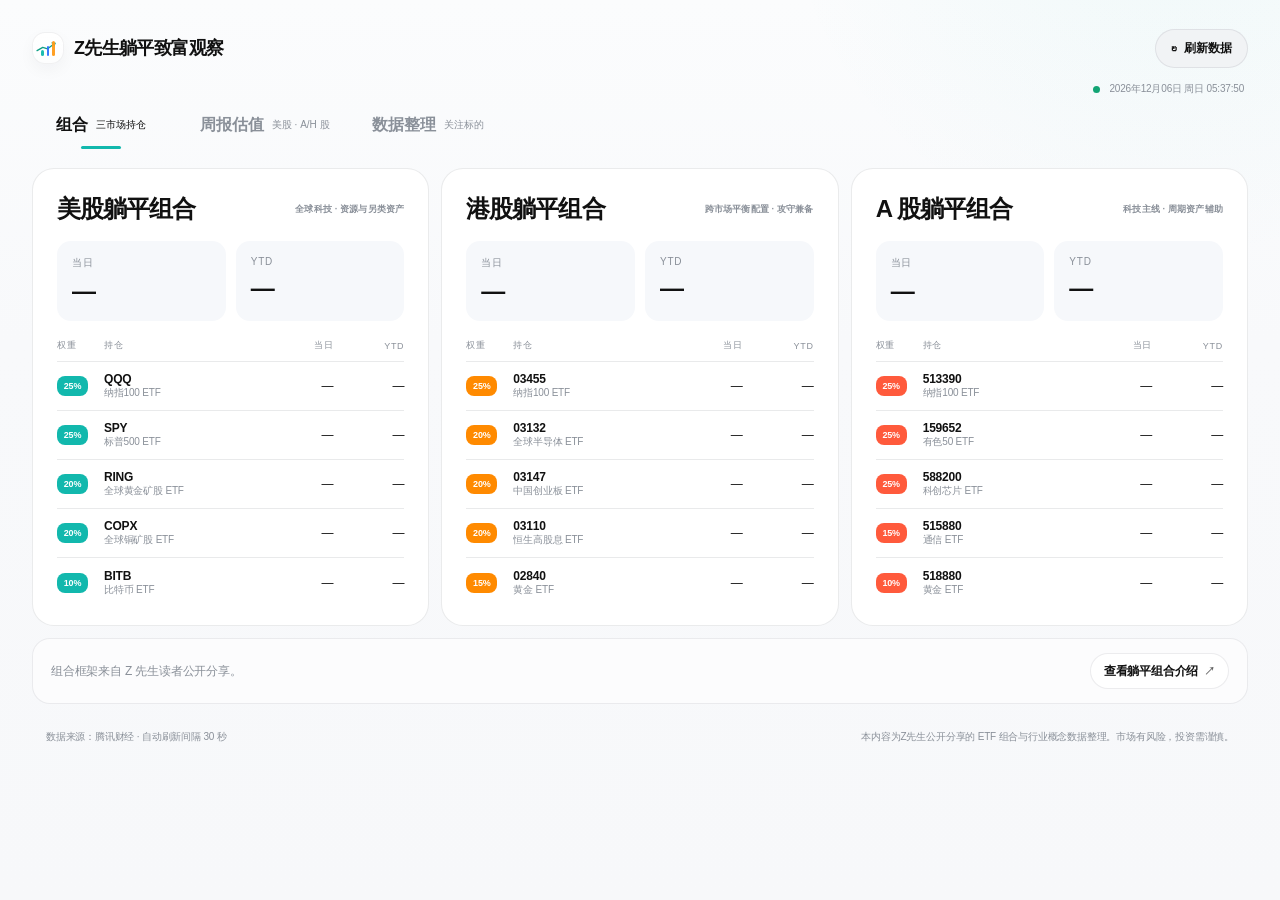
==== index.html @ 55ae824e "fix AH valuation Hong Kong tickers" ====
<!doctype html>
<html lang="zh-CN">
<head>
  <meta charset="utf-8">
  <meta name="viewport" content="width=device-width, initial-scale=1">
  <meta name="theme-color" content="#f2f2ef">
  <title>Z先生躺平致富观察 · 数据整理</title>
  <link rel="stylesheet" href="style.css?v=12">
</head>
<body>
  <main class="main-container">
    <nav class="topbar" aria-label="顶部导航">
      <div class="brand">
        <span class="brand-mark" aria-hidden="true">
          <i></i><i></i><i></i>
          <svg viewBox="0 0 32 22" focusable="false">
            <path class="brand-line" d="M5 15.5 L12 11.5 L18 13.2 L27 6.4"></path>
            <path class="brand-arrow" d="M23.4 5.9 L27 6.4 L26.1 9.7"></path>
          </svg>
        </span>
        <span class="brand-en">Balance</span>
        <span class="brand-cn">Z先生躺平致富观察</span>
      </div>
      <button class="btn-refresh" id="btnRefresh" onclick="refreshAll()">
        <span class="refresh-icon" aria-hidden="true">↻</span>
        刷新数据
      </button>
    </nav>

    <header class="header">
      <p class="eyebrow">Multi-market portfolio</p>
      <h1>Z先生躺平致富观察<span class="desktop-break"><br></span><span class="mobile-divider"> · </span>数据整理</h1>
      <p class="subtitle">三市场 ETF 组合与公开分享记录，在同一视野中保持清晰。</p>
    </header>

    <div class="status-bar">
      <div class="status-left">
        <div class="dot loading" id="statusDot"></div>
        <span class="time" id="statusText">正在加载数据...</span>
        <span class="update-badge" id="updateBadge"></span>
      </div>
    </div>

    <nav class="page-tabs" role="tablist" aria-label="数据类型">
      <button class="page-tab active" id="page-tab-portfolio" data-page-tab="portfolio" role="tab" aria-controls="panel-portfolio" aria-selected="true">
        <span>组合</span><small>三市场持仓</small>
      </button>
      <button class="page-tab" id="page-tab-valuation" data-page-tab="valuation" role="tab" aria-controls="panel-valuation" aria-selected="false">
        <span>周报估值</span><small>美股 · A/H 股</small>
      </button>
      <button class="page-tab" id="page-tab-research" data-page-tab="research" role="tab" aria-controls="panel-research" aria-selected="false">
        <span>数据整理</span><small>关注标的</small>
      </button>
    </nav>

    <section class="portfolios page-panel active" id="panel-portfolio" data-page-panel="portfolio" role="tabpanel" aria-labelledby="page-tab-portfolio" aria-label="三市场组合">
      <article class="portfolio us" id="port-us">
        <div class="portfolio-header">
          <div class="left"><span class="name">美股躺平组合</span></div>
          <span class="market-tag">全球科技 · 资源与另类资产</span>
        </div>
        <div class="portfolio-summary" id="summary-us">
          <div class="summary-item neutral"><div class="summary-label">当日</div><div class="summary-value"><div class="loading-skeleton"></div></div></div>
          <div class="summary-item neutral"><div class="summary-label">YTD</div><div class="summary-value"><div class="loading-skeleton"></div></div></div>
        </div>
        <div class="holdings">
          <div class="change-header"><span>权重</span><span>持仓</span><span>当日</span><span>YTD</span></div>
          <div id="holdings-us"></div>
        </div>
      </article>

      <article class="portfolio hk" id="port-hk">
        <div class="portfolio-header">
          <div class="left"><span class="name">港股躺平组合</span></div>
          <span class="market-tag">跨市场平衡配置 · 攻守兼备</span>
        </div>
        <div class="portfolio-summary" id="summary-hk">
          <div class="summary-item neutral"><div class="summary-label">当日</div><div class="summary-value"><div class="loading-skeleton"></div></div></div>
          <div class="summary-item neutral"><div class="summary-label">YTD</div><div class="summary-value"><div class="loading-skeleton"></div></div></div>
        </div>
        <div class="holdings">
          <div class="change-header"><span>权重</span><span>持仓</span><span>当日</span><span>YTD</span></div>
          <div id="holdings-hk"></div>
        </div>
      </article>

      <article class="portfolio a" id="port-a">
        <div class="portfolio-header">
          <div class="left"><span class="name">A 股躺平组合</span></div>
          <span class="market-tag">科技主线 · 周期资产辅助</span>
        </div>
        <div class="portfolio-summary" id="summary-a">
          <div class="summary-item neutral"><div class="summary-label">当日</div><div class="summary-value"><div class="loading-skeleton"></div></div></div>
          <div class="summary-item neutral"><div class="summary-label">YTD</div><div class="summary-value"><div class="loading-skeleton"></div></div></div>
        </div>
        <div class="holdings">
          <div class="change-header"><span>权重</span><span>持仓</span><span>当日</span><span>YTD</span></div>
          <div id="holdings-a"></div>
        </div>
      </article>

      <div class="portfolio-source portfolio-source-bottom">
        <span>组合框架来自 Z 先生读者公开分享。</span>
        <a class="source-link" href="https://mp.weixin.qq.com/s/socfOaEL1oy_O1oy9KDxfg?mpshare=1&scene=1&srcid=06223Ph6VaSdSX12KJ5vGf9b&sharer_shareinfo=cab9802d041a689b753613cdbefbc9a9&sharer_shareinfo_first=cab9802d041a689b753613cdbefbc9a9&from=industrynews&color_scheme=light#rd" target="_blank" rel="noreferrer">查看躺平组合介绍</a>
      </div>
    </section>

    <section class="valuation-section page-panel" id="panel-valuation" data-page-panel="valuation" role="tabpanel" aria-labelledby="page-tab-valuation" aria-label="估值雷达" hidden>
      <div class="valuation-card">
        <div class="valuation-header">
          <a class="valuation-method-link" href="https://mp.weixin.qq.com/s/TPaGAS_BdopkUDS5hRU62A" target="_blank" rel="noreferrer">查看估值方法说明</a>
          <span class="valuation-update-stamp" id="valuationUpdateStamp"></span>
          <div class="valuation-legend" aria-label="估值状态图例">
            <span><i class="legend-dot buy"></i>买入区</span>
            <span><i class="legend-dot fair"></i>合理区</span>
            <span><i class="legend-dot sell"></i>卖出区</span>
          </div>
        </div>

        <div class="valuation-tabs" role="tablist" aria-label="估值市场">
          <button class="valuation-tab active" id="valuation-tab-us" data-market="us" role="tab" aria-selected="true">美股估值</button>
          <button class="valuation-tab" id="valuation-tab-ah" data-market="ah" role="tab" aria-selected="false">A / H 股估值</button>
        </div>

        <div class="valuation-summary" id="valuationSummary">
          <div class="valuation-stat"><span>跟踪标的</span><strong id="valuationTotalCount">9</strong><em>Watchlist</em></div>
          <div class="valuation-stat buy"><span>买入信号</span><strong id="buySignalCount">--</strong><em>Entry</em></div>
          <div class="valuation-stat sell"><span>卖出观察</span><strong id="sellSignalCount">--</strong><em>Take profit</em></div>
          <div class="valuation-stat"><span id="valuationReserveLabel">现金 / 美债</span><strong id="valuationReserve">13.7%</strong><em>Reserve</em></div>
        </div>

        <div class="valuation-table-head" aria-hidden="true">
          <span>股票 / 持仓</span>
          <span>实时价格</span>
          <span>估值位置</span>
          <span>当前状态</span>
        </div>
        <div class="valuation-list" id="valuationList"></div>

        <div class="valuation-note">
          <span id="valuationSourceNote">估值基准来自所提供的美股周报截图，双数值代表两档情景假设。</span>
        </div>
      </div>
    </section>

    <section class="share-section page-panel" id="panel-research" data-page-panel="research" role="tabpanel" aria-labelledby="page-tab-research" hidden>
      <div class="share-card">
        <div class="share-toolbar">
          <span class="sort-label">排序</span>
          <button class="sort-btn active" id="sort-default" onclick="sortShares('default')">默认</button>
          <button class="sort-btn" id="sort-since-desc" onclick="sortShares('since-desc')">累计表现</button>
          <button class="sort-btn" id="sort-date-desc" onclick="sortShares('date-desc')">最新记录</button>
        </div>

        <div class="share-table-header">
          <span></span><span>代码</span><span>名称</span>
          <span>当日</span><span>累计</span>
        </div>
        <div class="share-items" id="share-list"></div>
      </div>
    </section>

    <footer class="footer">
      <span>数据来源：腾讯财经 · 自动刷新间隔 30 秒</span>
      <span class="footer-note">本内容为Z先生公开分享的 ETF 组合与行业概念数据整理。市场有风险，投资需谨慎。</span>
    </footer>
  </main>

  <script src="data.js?v=2"></script>
  <script src="valuation.js?v=9"></script>
  <script src="app.js?v=9"></script>
</body>
</html>
---- style.css ----
:root {
  color-scheme:light;
  --bg:#f7f8fa; --card:#fff; --card-hover:#f5f7f9;
  --border:rgba(17,24,39,.09); --text:#111; --text-dim:#8a9099;
  --accent-us:#12b8ad; --accent-hk:#ff8a00; --accent-a:#ff5a3c;
  --accent-share:#7b61ff; --red:#e5484d; --green:#12a474;
  --red-bg:rgba(229,72,77,.075); --green-bg:rgba(18,164,116,.085);
  --shadow:0 18px 44px rgba(17,24,39,.045);
}

[data-theme="dark"] {
  color-scheme:dark;
  --bg:#111210; --card:rgba(31,32,29,.82); --card-hover:rgba(255,255,255,.04);
  --border:rgba(255,255,255,.09); --text:#f2f2ed; --text-dim:#9c9d97;
  --red:#ef7b70; --green:#60c39b; --red-bg:rgba(239,123,112,.1);
  --green-bg:rgba(96,195,155,.1); --shadow:0 24px 70px rgba(0,0,0,.28);
}

* { box-sizing:border-box; }
html { background:var(--bg); }
[data-theme="dark"] { background:#111210; }
body {
  margin:0; min-height:100vh; color:var(--text);
  background:
    radial-gradient(circle at 92% -16%,rgba(18,184,173,.055),transparent 26%),
    linear-gradient(180deg,#fbfcfd 0%,#f8f9fb 38%,var(--bg) 100%);
  font-family:Inter,"SF Pro Display","SF Pro Text",-apple-system,BlinkMacSystemFont,
    "Segoe UI","PingFang SC","Microsoft YaHei",sans-serif;
  letter-spacing:-.012em;
  transition:background-color .25s ease,color .25s ease;
}
button { font:inherit; }
.main-container { position:relative; width:min(1480px,calc(100% - 64px)); margin:auto; padding:24px 0 44px; }

.topbar { height:48px; display:flex; justify-content:space-between; align-items:center; margin-bottom:12px; }
.brand { display:flex; align-items:center; gap:10px; font-size:18px; font-weight:720; letter-spacing:-.035em; line-height:1; }
.brand-cn { display:inline; }
.brand-en { display:none; }
.brand-mark {
  position:relative; display:flex; align-items:flex-end; gap:3px; width:32px; height:32px; padding:7px 8px 7px 8px;
  border:1px solid rgba(17,24,39,.06); border-radius:13px;
  background:linear-gradient(180deg,rgba(255,255,255,.9),rgba(255,255,255,.58));
  box-shadow:0 6px 16px rgba(17,24,39,.038),inset 0 1px rgba(255,255,255,.86);
}
.brand-mark i { position:relative; z-index:1; width:3px; border-radius:999px; opacity:.95; }
.brand-mark i:nth-child(1) { height:6px; background:#12b8ad; }
.brand-mark i:nth-child(2) { height:10px; background:#2f73ff; }
.brand-mark i:nth-child(3) { height:15px; background:#ff9b18; }
.brand-mark svg {
  position:absolute; inset:5px 4px auto auto; width:26px; height:18px; pointer-events:none;
}
.brand-mark path {
  fill:none; stroke:#0f9f85; stroke-width:1.35; stroke-linecap:round; stroke-linejoin:round;
  vector-effect:non-scaling-stroke;
}
.brand-mark .brand-arrow { stroke-width:1.2; }
.btn-refresh {
  display:flex; align-items:center; gap:7px; padding:10px 15px; color:var(--text);
  border:1px solid rgba(17,24,39,.08); border-radius:999px; background:#f1f3f5;
  box-shadow:none; cursor:pointer; font-size:12px; font-weight:650;
}
.btn-refresh:hover { transform:translateY(-1px); }
.btn-refresh:disabled { opacity:.55; }
.btn-refresh:disabled .refresh-icon { animation:spin .8s linear infinite; }
@keyframes spin { to { transform:rotate(360deg); } }

.header { display:none; }
[data-theme="dark"] body {
  background:
    radial-gradient(circle at 92% -8%,rgba(76,91,119,.18),transparent 30%),
    radial-gradient(circle at 8% 0,rgba(255,255,255,.035),transparent 24%),
    var(--bg);
}
[data-theme="dark"] .brand-mark {
  border-color:rgba(255,255,255,.09); background:rgba(255,255,255,.04); box-shadow:none;
}
[data-theme="dark"] .brand-mark path { stroke:#60d4ba; }
.eyebrow,.section-kicker {
  margin:0 0 8px; color:var(--text-dim); font-size:10px; font-weight:700;
  letter-spacing:.16em; text-transform:uppercase;
}
.header .eyebrow { display:none; }
.header h1 {
  margin:0; max-width:none; font-size:clamp(34px,3vw,44px); font-weight:620;
  line-height:1.05; letter-spacing:-.052em; white-space:nowrap;
}
.desktop-break { display:none; }
.mobile-divider { display:inline; color:var(--text-dim); font-weight:400; }
.subtitle {
  display:none;
}

.status-bar {
  display:flex; align-items:center; justify-content:flex-end; margin:-2px 4px 8px;
  padding:0; color:var(--text-dim); font-size:10px;
}
.status-left { display:flex; align-items:center; gap:9px; }
.dot { width:7px; height:7px; border-radius:50%; background:var(--green); }
.dot.loading { background:var(--accent-us); animation:pulse 1.4s ease-in-out infinite; }
.dot.error { background:var(--red); }
@keyframes pulse { 50% { opacity:.35; } }
.update-badge { display:none; color:var(--text-dim); }

.page-tabs {
  position:relative; z-index:10; display:grid; grid-template-columns:repeat(3,1fr);
  gap:34px; width:max-content; margin:0 0 22px; padding:0 4px;
  border:0; border-radius:0; background:transparent; box-shadow:none; backdrop-filter:none;
}
.page-tab {
  position:relative; display:flex; align-items:center; justify-content:center; gap:8px; min-height:42px;
  padding:4px 0; color:var(--text-dim); border:0; border-radius:0;
  background:transparent; cursor:pointer;
  transition:background .2s ease,color .2s ease,box-shadow .2s ease,transform .2s ease;
}
.page-tab span { font-size:16px; font-weight:620; }
.page-tab small { font-size:10px; }
.page-tab:hover { color:var(--text); background:transparent; }
.page-tab.active {
  color:var(--text); background:transparent; box-shadow:none;
}
.page-tab.active::after {
  content:""; position:absolute; left:50%; bottom:-3px; width:40px; height:3px;
  border-radius:999px; background:#12b8ad; transform:translateX(-50%);
}
.page-panel[hidden] { display:none !important; }
.page-panel.active { animation:panel-in .24s cubic-bezier(.22,1,.36,1); }
@keyframes panel-in {
  from { opacity:0; transform:translateY(5px); }
  to { opacity:1; transform:translateY(0); }
}

.portfolios {
  display:grid; grid-template-columns:repeat(3,minmax(0,1fr)); gap:12px; padding:0;
  border:0; border-radius:0; background:transparent; box-shadow:none; backdrop-filter:none;
}
.portfolio-source {
  grid-column:1/-1; display:flex; justify-content:space-between; align-items:center; gap:14px;
  margin-top:4px; padding:14px 18px; border:1px solid rgba(17,24,39,.075);
  border-radius:18px; color:var(--text-dim); background:rgba(255,255,255,.56);
  font-size:12px; line-height:1.5;
}
.portfolio-source-bottom { margin-top:0; }
.source-link {
  display:inline-flex; align-items:center; gap:6px; flex:0 0 auto; padding:8px 13px;
  border:1px solid rgba(17,24,39,.08); border-radius:999px; color:var(--text);
  background:#fff; font-size:12px; font-weight:680; text-decoration:none;
}
.source-link::after { content:"↗"; font-size:11px; opacity:.65; }
.portfolio,.share-card,.valuation-card {
  overflow:hidden; border:1px solid rgba(17,24,39,.085); border-radius:22px; background:var(--card);
  box-shadow:none; backdrop-filter:none;
}
.portfolio {
  min-width:0; border-radius:22px;
  box-shadow:none;
}
.portfolio-header {
  display:grid; grid-template-columns:minmax(0,1fr) minmax(120px,45%);
  align-items:center; gap:14px; padding:24px 24px 16px; position:relative;
}
.portfolio-header .left { min-width:0; margin-top:0; }
.portfolio-header .name { font-size:24px; font-weight:680; letter-spacing:-.04em; }
.market-tag {
  justify-self:end; max-width:100%; margin-top:0; padding:0; color:var(--text-dim);
  border:0; background:transparent; text-align:right; font-size:9px; font-weight:650;
  line-height:1.4; letter-spacing:.02em;
}

.portfolio-summary { display:grid; grid-template-columns:1fr 1fr; gap:10px; padding:0 24px 18px; }
.summary-item { padding:15px; border-radius:14px; background:#f6f8fb; }
.summary-label { margin-bottom:7px; color:var(--text-dim); font-size:10px; text-transform:uppercase; letter-spacing:.08em; }
.summary-value { min-height:29px; font-size:24px; font-weight:560; letter-spacing:-.045em; }
.summary-item.positive .summary-value,.positive-text { color:var(--red); }
.summary-item.negative .summary-value,.negative-text { color:var(--green); }

.holdings { padding:0 24px 18px; }
.change-header,.holding {
  display:grid; grid-template-columns:38px minmax(0,1fr) 62px 62px; gap:9px; align-items:center;
}
.change-header {
  padding:0 0 9px; color:var(--text-dim); border-bottom:1px solid var(--border);
  font-size:9px; letter-spacing:.08em; text-transform:uppercase;
}
.change-header span:nth-child(3),.change-header span:nth-child(4) { text-align:right; }
.holding { min-height:49px; border-bottom:1px solid var(--border); font-size:12px; }
.holding:last-child { border:0; }
.holding .weight {
  width:31px; padding:5px 0; border-radius:8px; color:#fff; text-align:center;
  font-size:9px; font-weight:700;
}
.us .weight { background:var(--accent-us); }
.hk .weight { background:var(--accent-hk); }
.a .weight { background:var(--accent-a); }
.holding .ticker { font-weight:650; }
.holding .name-cn { overflow:hidden; color:var(--text-dim); font-size:10px; text-overflow:ellipsis; white-space:nowrap; }
.holding .change { text-align:right; font-variant-numeric:tabular-nums; }

.valuation-section { margin-top:12px; }
.valuation-card {
  display:grid; grid-template-columns:max-content minmax(0,1fr); gap:12px 18px;
  padding:18px 24px 28px;
}
.valuation-header {
  grid-column:1/-1; display:flex; justify-content:space-between; gap:28px; align-items:center;
}
.valuation-title { margin:0; font-size:30px; font-weight:650; letter-spacing:-.045em; }
.valuation-description { margin:8px 0 0; color:var(--text-dim); font-size:14px; line-height:1.55; }
.valuation-method-link {
  display:inline-flex; align-items:center; gap:6px; padding:8px 13px; border:1px solid rgba(17,24,39,.08);
  border-radius:999px; color:var(--text); background:#f4f5f7;
  font-size:13px; font-weight:680; text-decoration:none;
}
.valuation-method-link::after { content:"↗"; font-size:12px; opacity:.65; }
.valuation-update-stamp {
  display:inline-flex; align-items:center; gap:7px; margin-right:auto; padding:8px 12px;
  border-radius:999px; background:rgba(20,184,166,.08); color:#0f766e;
  font-size:12px; font-weight:680; white-space:nowrap;
}
.valuation-update-stamp::before {
  content:""; width:6px; height:6px; border-radius:50%; background:#14b8a6;
  box-shadow:0 0 0 4px rgba(20,184,166,.1);
}
.valuation-legend { display:flex; gap:18px; padding-top:9px; color:var(--text-dim); font-size:12px; white-space:nowrap; }
.valuation-legend span { display:flex; align-items:center; gap:6px; }
.legend-dot { width:8px; height:8px; border-radius:50%; }
.legend-dot.buy { background:#38a77a; }
.legend-dot.fair { background:#d3a147; }
.legend-dot.sell { background:#d5635a; }
.valuation-tabs {
  display:inline-flex; align-self:center; gap:0; margin-top:0; padding:3px; border:1px solid rgba(17,24,39,.08);
  border-radius:999px; background:#f6f8fb;
}
.valuation-tab {
  padding:9px 18px; border:0; border-radius:999px; color:var(--text-dim);
  background:transparent; cursor:pointer; font-size:13px; font-weight:650;
}
.valuation-tab.active {
  color:#111; background:#fff; box-shadow:0 4px 12px rgba(17,24,39,.075);
}
.valuation-summary {
  display:grid; grid-template-columns:repeat(4,minmax(96px,1fr)); gap:0; align-self:center; margin:0;
  border:1px solid rgba(17,24,39,.08); border-radius:999px; background:#fbfcfd; overflow:hidden;
}
.valuation-stat { position:relative; padding:9px 17px; border-left:1px solid rgba(17,24,39,.07); background:transparent; }
.valuation-stat:first-child { border-left:0; }
.valuation-stat span { display:inline-block; margin-right:8px; color:var(--text-dim); font-size:11px; vertical-align:middle; }
.valuation-stat strong { font-size:21px; font-weight:680; letter-spacing:-.045em; vertical-align:middle; }
.valuation-stat em { display:none; }
.valuation-stat.buy strong { color:var(--green); }
.valuation-stat.sell strong { color:var(--red); }
.valuation-table-head,.valuation-row {
  display:grid; grid-template-columns:minmax(260px,300px) 130px 160px minmax(420px,1fr); gap:18px; align-items:center;
}
.valuation-list,.valuation-note { grid-column:1/-1; }
.valuation-table-head {
  display:none;
}
.valuation-row {
  min-height:96px; margin-top:9px; padding:14px 18px;
  border:1px solid rgba(17,24,39,.075); border-radius:18px; background:#fff;
}
.valuation-row.state-buy,.valuation-row.state-strong-buy {
  border-color:rgba(18,164,116,.18);
  background:linear-gradient(90deg,rgba(18,184,173,.08),#fff 42%);
}
.valuation-row.state-sell {
  border-color:rgba(229,72,77,.16);
  background:linear-gradient(90deg,rgba(229,72,77,.06),#fff 42%);
}
.valuation-company { min-width:0; }
.valuation-company strong {
  min-width:0; overflow:visible; font-size:21px; font-weight:680; letter-spacing:-.025em;
  text-overflow:clip; white-space:nowrap;
}
.valuation-company>span,.valuation-current span { display:block; margin-top:7px; color:var(--text-dim); font-size:13px; }
.valuation-meta { letter-spacing:.01em; }
.valuation-symbol-line {
  display:grid; grid-template-columns:max-content minmax(82px,1fr) max-content; gap:10px; align-items:center;
}
.valuation-ticker {
  min-width:54px; padding:5px 9px; border-radius:9px; color:#111; background:#f3f5f7;
  font-size:11px; font-weight:760; letter-spacing:.04em; text-align:center;
}
.valuation-holding {
  padding:5px 9px; border-radius:999px; font-size:11px; font-weight:760;
  letter-spacing:-.01em; white-space:nowrap; font-variant-numeric:tabular-nums;
}
.valuation-holding.active {
  color:#0b8f78; background:rgba(18,184,173,.1);
}
.valuation-holding.watch {
  color:#8a9099; background:#f3f5f7;
}

[data-theme="dark"] .portfolio,
[data-theme="dark"] .share-card,
[data-theme="dark"] .valuation-card {
  border-color:rgba(255,255,255,.08); background:#1a1b18;
}
[data-theme="dark"] .portfolio-source {
  border-color:rgba(255,255,255,.08); background:rgba(255,255,255,.035);
}
[data-theme="dark"] .source-link {
  border-color:rgba(255,255,255,.08); color:#f5f5f1; background:#242520;
}
[data-theme="dark"] .valuation-method-link {
  border-color:rgba(255,255,255,.08); color:#f5f5f1; background:#242520;
}
[data-theme="dark"] .valuation-update-stamp {
  color:#7fe4cf; background:rgba(20,184,166,.13);
}
[data-theme="dark"] .valuation-summary {
  border-color:rgba(255,255,255,.08); background:#20211d;
}
[data-theme="dark"] .valuation-stat { border-left-color:rgba(255,255,255,.08); }
[data-theme="dark"] .valuation-row {
  border-color:rgba(255,255,255,.08); background:#20211d;
}
[data-theme="dark"] .valuation-row.state-buy,
[data-theme="dark"] .valuation-row.state-strong-buy {
  border-color:rgba(96,212,186,.22);
  background:linear-gradient(90deg,rgba(28,129,108,.18),#20211d 56%);
}
[data-theme="dark"] .valuation-row.state-sell {
  border-color:rgba(239,123,112,.2);
  background:linear-gradient(90deg,rgba(239,123,112,.12),#20211d 56%);
}
[data-theme="dark"] .valuation-ticker,
[data-theme="dark"] .valuation-holding.watch {
  color:#d8dbd4; background:#2b2d28;
}
[data-theme="dark"] .valuation-holding.active {
  color:#71dec5; background:rgba(96,212,186,.14);
}
[data-theme="dark"] .range-labels span:nth-child(1) {
  color:#78dfc7; background:rgba(96,212,186,.11);
}
[data-theme="dark"] .range-labels span:nth-child(2) {
  color:#e7bf62; background:rgba(231,191,98,.11);
}
[data-theme="dark"] .range-labels span:nth-child(3) {
  color:#ff9388; background:rgba(239,123,112,.1);
}
[data-theme="dark"] .range-track { background:#2b2d28; }
[data-theme="dark"] .range-zone.buy { background:rgba(96,212,186,.48); }
[data-theme="dark"] .range-zone.fair { background:rgba(231,191,98,.45); }
[data-theme="dark"] .range-zone.sell { background:rgba(239,123,112,.38); }
[data-theme="dark"] .price-pin {
  border-color:#20211d; background:#f5f5f1; box-shadow:0 4px 12px rgba(0,0,0,.3);
}
[data-theme="dark"] .price-pin b {
  color:#111210; background:#f5f5f1;
}
[data-theme="dark"] .status-chip.watch {
  color:#b9bbb4; background:#2b2d28;
}
.signal-pill { padding:4px 7px; border-radius:999px; font-size:10px; font-weight:750; letter-spacing:.03em; }
.signal-pill.buy { color:var(--green); background:var(--green-bg); }
.signal-pill.sell { color:var(--red); background:var(--red-bg); }
.valuation-current strong { font-size:28px; font-weight:680; letter-spacing:-.035em; font-variant-numeric:tabular-nums; }
.range-labels {
  display:grid; grid-template-columns:repeat(3,1fr); gap:8px; margin-bottom:11px;
  color:var(--text); font-size:12px; font-weight:640; font-variant-numeric:tabular-nums;
}
.range-labels span {
  padding:6px 9px; border-radius:8px; text-align:center; white-space:nowrap;
}
.range-labels span:nth-child(1) { color:var(--green); background:rgba(18,164,116,.075); }
.range-labels span:nth-child(2) { color:#9a6b13; background:rgba(214,159,46,.1); }
.range-labels span:nth-child(3) { color:var(--red); background:rgba(229,72,77,.07); }
.range-track { position:relative; height:9px; margin-bottom:20px; border-radius:999px; background:#eef1f4; }
.range-zone { position:absolute; top:0; height:100%; }
.range-zone.buy { left:0; border-radius:999px 0 0 999px; background:rgba(18,164,116,.42); }
.range-zone.fair { background:rgba(214,159,46,.42); }
.range-zone.sell { border-radius:0 999px 999px 0; background:rgba(229,72,77,.32); }
.price-pin {
  position:absolute; top:50%; width:17px; height:17px; border:3px solid var(--card);
  border-radius:50%; background:#111827; box-shadow:0 4px 12px rgba(15,23,42,.22);
  transform:translate(-50%,-50%);
}
.price-pin b {
  position:absolute; left:50%; top:15px; padding:4px 7px; border-radius:7px;
  color:#fff; background:#111827; font-size:11px; white-space:nowrap; transform:translateX(-50%);
}
.valuation-status { text-align:left; }
.status-chip { display:inline-block; padding:7px 10px; border-radius:999px; font-size:11px; font-weight:760; }
.status-chip.strong-buy,.status-chip.buy { color:var(--green); background:var(--green-bg); }
.status-chip.watch { color:var(--text-dim); background:#f3f6fb; }
.status-chip.fair { color:#9c6a15; background:rgba(211,161,71,.12); }
.status-chip.sell { color:var(--red); background:var(--red-bg); }
.valuation-status small { display:block; margin-top:7px; color:var(--text-dim); font-size:11px; line-height:1.45; }
.valuation-note {
  display:block; padding:18px 14px 0;
  border-top:1px solid var(--border); color:var(--text-dim); font-size:12px;
}

.share-section { margin-top:12px; }
.share-card { padding:27px; }
.share-card-header { display:flex; justify-content:space-between; gap:20px; align-items:flex-start; }
.section-kicker { margin-bottom:8px; }
.share-card-header .name { font-size:25px; font-weight:630; letter-spacing:-.04em; }
.share-description { margin:7px 0 0; color:var(--text-dim); font-size:12px; }
.share-note {
  padding:7px 10px; border:1px solid var(--border); border-radius:999px;
  color:var(--text-dim); font-size:10px; font-weight:650;
}
.share-toolbar {
  display:flex; justify-content:flex-end; align-items:center; gap:5px; margin:0 0 12px;
  color:var(--text-dim); font-size:11px;
}
.sort-label { margin-right:5px; }
.sort-btn {
  padding:8px 11px; color:var(--text-dim); border:0; border-radius:10px;
  background:transparent; cursor:pointer; font-size:11px;
}
.sort-btn:hover { background:var(--card-hover); }
.sort-btn.active { color:#111; background:#fff; box-shadow:inset 0 0 0 1px var(--border); }
.share-table-header,.share-row {
  display:grid; grid-template-columns:28px 78px minmax(130px,1fr) 76px 76px;
  gap:12px; align-items:center;
}
.share-table-header {
  padding:0 12px 10px; color:var(--text-dim); font-size:9px;
  letter-spacing:.08em; text-transform:uppercase;
}
.share-table-header span:nth-child(4),.share-table-header span:nth-child(5) { text-align:right; }
.group-header {
  display:flex; align-items:center; gap:7px; padding:15px 12px 8px;
  border-top:1px solid var(--border); font-size:10px; font-weight:700; letter-spacing:.04em;
}
.group-dot { width:6px; height:6px; border-radius:50%; }
.share-item { border-top:1px solid var(--border); cursor:pointer; }
.share-row { min-height:58px; padding:0 12px; font-size:12px; }
.share-item:hover .share-row { background:var(--card-hover); }
.share-ticker { font-weight:700; letter-spacing:.02em; }
.share-name { overflow:hidden; color:var(--text-dim); text-overflow:ellipsis; white-space:nowrap; }
.share-day,.share-since { text-align:right; font-variant-numeric:tabular-nums; }
.share-detail { display:none; padding:5px 12px 17px; font-size:12px; line-height:1.65; }
.share-detail.open { display:block; }
.detail-grid { display:grid; grid-template-columns:1fr 1fr; gap:8px; }
.detail-row,.price-track { margin-top:8px; padding:10px 12px; border-radius:12px; background:var(--card-hover); }
.detail-label { margin-right:6px; color:var(--text-dim); font-weight:650; }
.price-track { display:flex; align-items:center; gap:10px; }
.price-item { display:flex; flex-direction:column; }
.price-lbl { color:var(--text-dim); font-size:9px; }
.price-val { font-weight:650; }
.price-arrow { color:var(--text-dim); }
.price-since { margin-left:auto; font-weight:700; }
.price-since.up { color:var(--red); }
.price-since.down { color:var(--green); }

.loading-skeleton {
  width:58px; height:20px; border-radius:6px;
  background:linear-gradient(90deg,rgba(120,120,115,.08),rgba(120,120,115,.16),rgba(120,120,115,.08));
  background-size:200% 100%; animation:shimmer 1.4s infinite;
}
@keyframes shimmer { to { background-position:-200% 0; } }
.footer {
  display:flex; justify-content:space-between; gap:30px; padding:25px 14px 0;
  color:var(--text-dim); font-size:10px; line-height:1.6;
}
.footer-note { max-width:600px; text-align:right; }

@media (max-width:980px) {
  .portfolios { grid-template-columns:1fr; }
  .portfolio { display:grid; grid-template-columns:1fr 1fr; }
  .portfolio-header { grid-column:1/-1; }
  .portfolio-summary { align-content:start; padding-top:0; }
  .holdings { padding-top:0; }
  .main-container { width:min(100% - 32px,860px); }
  .page-tabs { width:100%; justify-content:space-between; }
  .valuation-card { display:block; padding:20px 22px 26px; }
  .valuation-summary { margin:12px 0 16px; border-radius:18px; }
  .valuation-table-head { display:none; }
  .valuation-row { grid-template-columns:minmax(240px,1fr) 110px; gap:14px; }
  .valuation-status { grid-column:1/-1; display:flex; align-items:center; justify-content:flex-start; gap:8px; }
  .valuation-range { grid-column:1/-1; }
  .valuation-status small { margin:0; }
}
@media (max-width:640px) {
  .main-container {
    width:calc(100% - 16px); padding-top:6px;
    display:grid; grid-template-columns:1fr auto; column-gap:10px;
  }
  .topbar {
    grid-column:1/-1; grid-row:1; height:34px; margin-bottom:0;
  }
  .brand { min-width:0; gap:7px; font-size:16px; letter-spacing:-.035em; }
  .brand-en { display:none; }
  .brand-cn { display:inline; overflow:hidden; text-overflow:ellipsis; white-space:nowrap; }
  .brand-mark { flex:0 0 auto; width:28px; height:28px; padding:6px 7px; gap:2.5px; border-radius:11px; }
  .brand-mark i { width:2.5px; }
  .brand-mark i:nth-child(1) { height:6px; }
  .brand-mark i:nth-child(2) { height:9px; }
  .brand-mark i:nth-child(3) { height:13px; }
  .brand-mark svg { inset:5px 3px auto auto; width:23px; height:16px; }
  .brand-mark path { stroke-width:1.25; }
  .brand-mark .brand-arrow { stroke-width:1.1; }
  .btn-refresh {
    padding:6px 9px; border-color:transparent; background:var(--card-hover);
    box-shadow:none; font-size:10px;
  }
  .header { display:none; }
  .status-bar {
    grid-column:1/-1; grid-row:2; align-self:center; justify-self:end;
    min-height:12px; margin:-7px 2px 0 0; padding:0; font-size:8px; white-space:nowrap;
  }
  .status-left { gap:5px; }
  .dot { width:5px; height:5px; }
  .status-bar .time { max-width:96px; overflow:hidden; text-overflow:ellipsis; }
  .update-badge { display:none; }
  .page-tabs {
    grid-column:1/-1; grid-row:3; position:sticky; top:4px;
    display:grid; width:auto; gap:3px; grid-template-columns:repeat(3,minmax(0,1fr));
    margin:2px 0 9px; padding:3px; border:1px solid rgba(17,24,39,.06); border-radius:14px;
    background:#fff; box-shadow:none;
  }
  .page-tab { min-width:0; min-height:36px; padding:4px 3px; gap:0; flex-direction:column; border-radius:11px; }
  .page-tab span { font-size:12px; font-weight:680; }
  .page-tab small {
    display:block; max-width:100%; margin-top:2px; overflow:hidden;
    font-size:8px; text-overflow:ellipsis; white-space:nowrap;
  }
  .page-tab.active {
    color:#111; background:#f1f3f5;
    box-shadow:none;
  }
  .page-tab.active::after { display:none; }
  [data-theme="dark"] .page-tabs {
    border:1px solid rgba(255,255,255,.08);
    background:#1a1b18; box-shadow:0 8px 22px rgba(0,0,0,.22);
    backdrop-filter:none;
  }
  [data-theme="dark"] .page-tab {
    color:#aeb0a9; opacity:1;
  }
  [data-theme="dark"] .page-tab small { color:#7f817b; }
  [data-theme="dark"] .page-tab.active {
    color:#f5f5f1; background:#30312d;
    box-shadow:inset 0 0 0 1px rgba(255,255,255,.13),0 4px 12px rgba(0,0,0,.25);
  }
  [data-theme="dark"] .page-tab.active small { color:#c5c7c0; }
  [data-theme="dark"] .valuation-tabs {
    background:#151613; box-shadow:inset 0 0 0 1px rgba(255,255,255,.07);
  }
  [data-theme="dark"] .valuation-tab {
    color:#aeb0a9;
  }
  [data-theme="dark"] .valuation-tab.active {
    color:#f5f5f1; background:#30312d;
    box-shadow:inset 0 0 0 1px rgba(255,255,255,.12),0 3px 10px rgba(0,0,0,.2);
  }
  .page-panel { grid-column:1/-1; grid-row:4; }
  .portfolios {
    gap:10px; padding:0; border:0; border-radius:0; background:transparent;
    box-shadow:none; backdrop-filter:none;
  }
  .portfolio-source {
    flex-direction:column; align-items:flex-start; gap:10px; margin-top:0; padding:14px 15px;
    border-radius:18px; font-size:11px;
  }
  .source-link { width:100%; justify-content:center; padding:9px 12px; font-size:12px; }
  .portfolio { display:block; border-color:rgba(17,24,39,.075); border-radius:21px; box-shadow:none; }
  .portfolio-header {
    display:grid; grid-template-columns:minmax(0,1fr) minmax(112px,46%);
    align-items:center; column-gap:10px; padding:17px 19px 13px;
  }
  .portfolio-header .left { min-width:0; margin-top:0; }
  .portfolio-header .name { font-size:21px; white-space:nowrap; }
  .portfolio-header .market-tag {
    justify-self:end; max-width:100%; margin-top:0; padding:0;
    border:0; background:transparent; color:var(--text-dim); text-align:right;
    font-size:8px; line-height:1.35; letter-spacing:.02em;
  }
  .portfolio-summary { gap:7px; padding:0 19px 15px; }
  .summary-item { padding:12px 13px; background:#f6f8fb; }
  .summary-value { font-size:23px; }
  .holdings { padding:0 19px 13px; }
  .share-card { padding:21px; border-radius:23px; }
  .valuation-card { display:block; padding:17px 19px 15px; border-radius:23px; }
  .valuation-header { display:flex; justify-content:space-between; align-items:center; gap:8px; flex-wrap:wrap; }
  .valuation-title { font-size:25px; }
  .valuation-description { margin-top:5px; font-size:12px; line-height:1.45; }
  .valuation-method-link { padding:7px 10px; font-size:12px; white-space:nowrap; }
  .valuation-update-stamp { margin-right:0; padding:7px 9px; font-size:10px; }
  .valuation-legend { width:100%; margin-top:0; padding:0; font-size:10px; gap:8px; }
  .valuation-tabs { display:flex; margin-top:12px; }
  .valuation-tab { flex:1; padding:9px 8px; font-size:13px; }
  .valuation-summary {
    grid-template-columns:repeat(4,minmax(0,1fr)); gap:0; margin:12px 0 8px;
    padding:8px 4px; border:1px solid var(--border); border-radius:14px;
    background:#f8fafc;
  }
  .valuation-stat {
    min-width:0; padding:2px 5px; border-left:1px solid var(--border);
    border-radius:0; background:transparent; text-align:center;
  }
  .valuation-stat:first-child { border-left:0; }
  .valuation-stat span {
    display:block; margin-bottom:4px; overflow:hidden;
    font-size:9px; line-height:1.2; text-overflow:ellipsis; white-space:nowrap;
  }
  .valuation-stat strong {
    display:block; font-size:21px; line-height:1.15; letter-spacing:-.04em;
  }
  .valuation-stat em { display:none; }
  .valuation-row,.valuation-row.state-buy,.valuation-row.state-strong-buy,.valuation-row.state-sell {
    grid-template-columns:minmax(0,1fr) auto; gap:8px 12px; margin:10px 0 0;
    min-height:0; padding:13px 12px 14px; border:1px solid rgba(17,24,39,.075);
    border-radius:17px; background:#fff;
  }
  .valuation-row.state-buy,.valuation-row.state-strong-buy {
    background:linear-gradient(90deg,rgba(18,184,173,.055),#fff 52%);
  }
  .valuation-row.state-sell {
    background:linear-gradient(90deg,rgba(229,72,77,.045),#fff 52%);
  }
  .valuation-symbol-line {
    display:flex; align-items:center; gap:7px; flex-wrap:wrap;
  }
  .valuation-ticker { flex:0 0 auto; width:auto; min-width:44px; padding:5px 9px; border-radius:10px; font-size:10px; }
  .valuation-company strong { flex:0 1 auto; max-width:100%; }
  .valuation-holding { padding:5px 8px; font-size:10px; }
  .valuation-company strong { font-size:20px; }
  .valuation-company>span.valuation-meta { display:none; }
  .valuation-company>span,.valuation-current span { margin-top:4px; font-size:11px; }
  .valuation-current { min-width:96px; text-align:right; }
  .valuation-current strong { font-size:25px; line-height:1; }
  .valuation-status { grid-column:1/-1; display:flex; align-items:center; gap:8px; margin:1px 0 5px; }
  .signal-pill { font-size:9px; }
  .valuation-range { grid-column:1/-1; padding-top:0; }
  .range-labels { gap:5px; margin-bottom:9px; font-size:10px; }
  .range-labels span { padding:5px 2px; border-radius:7px; }
  .range-track { height:8px; }
  .price-pin { width:14px; height:14px; border-width:2px; }
  .price-pin b { top:12px; bottom:auto; padding:3px 6px; font-size:9px; }
  .status-chip { padding:6px 9px; font-size:10px; }
  .valuation-status small { font-size:10px; }
  .valuation-note { padding:14px 8px 0; font-size:11px; line-height:1.45; }
  .share-toolbar { justify-content:stretch; }
  .sort-btn { flex:1; padding-inline:4px; }
  .sort-label { display:none; }
  .share-table-header,.share-row { grid-template-columns:22px 62px minmax(70px,1fr) 65px; gap:7px; }
  .share-table-header span:nth-child(4),.share-row .share-day { display:none; }
  .detail-grid { grid-template-columns:1fr; }
  .footer { grid-column:1/-1; flex-direction:column; }
  .footer-note { text-align:left; }
}

@media (prefers-reduced-motion:reduce) {
  .page-panel.active { animation:none; }
}
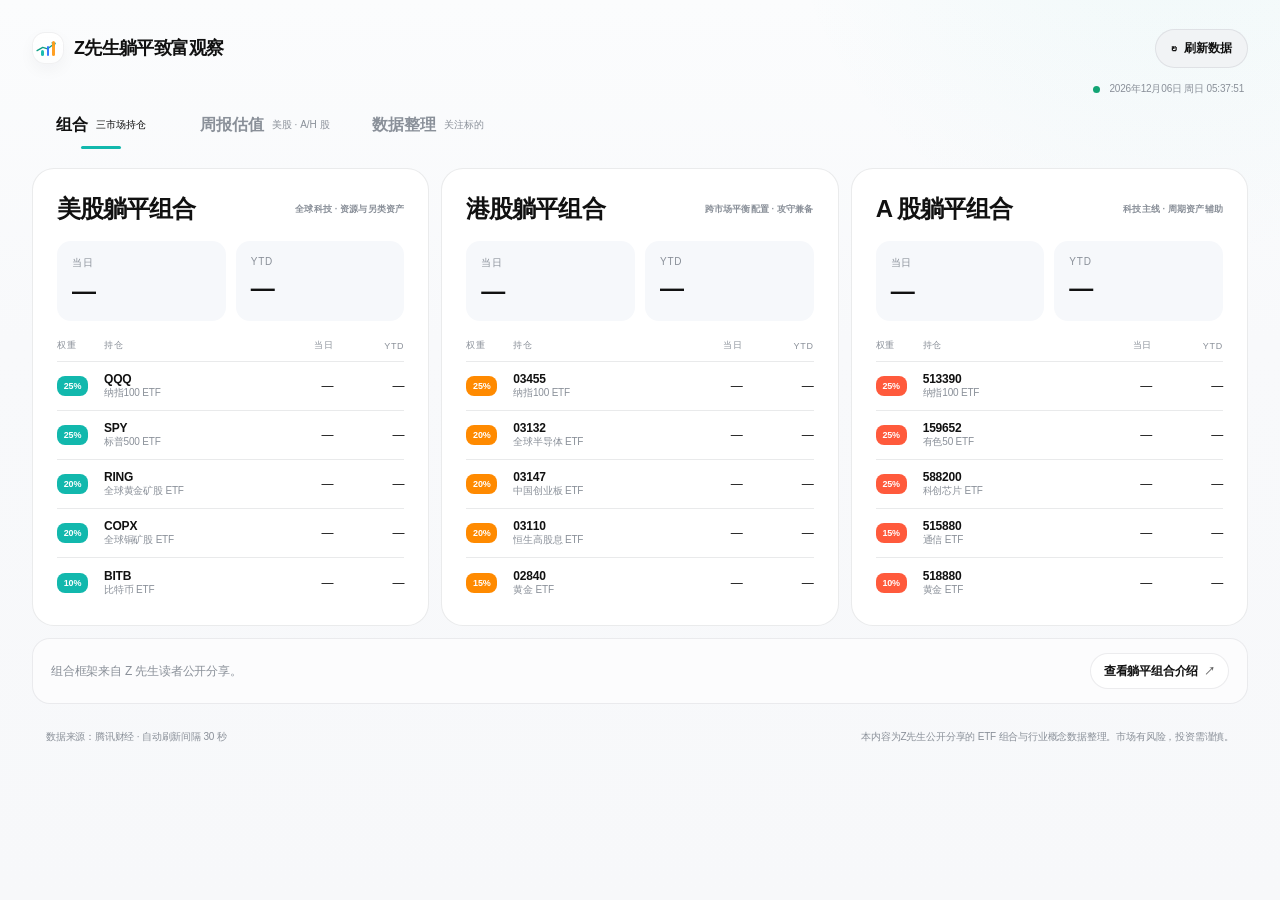
==== commit 4cc2611a: "update AH valuation data 2026-07-19" ====
--- a/index.html
+++ b/index.html
@@ -167,7 +167,7 @@
   </main>
 
   <script src="data.js?v=2"></script>
-  <script src="valuation.js?v=9"></script>
+  <script src="valuation.js?v=10"></script>
   <script src="app.js?v=9"></script>
 </body>
 </html>
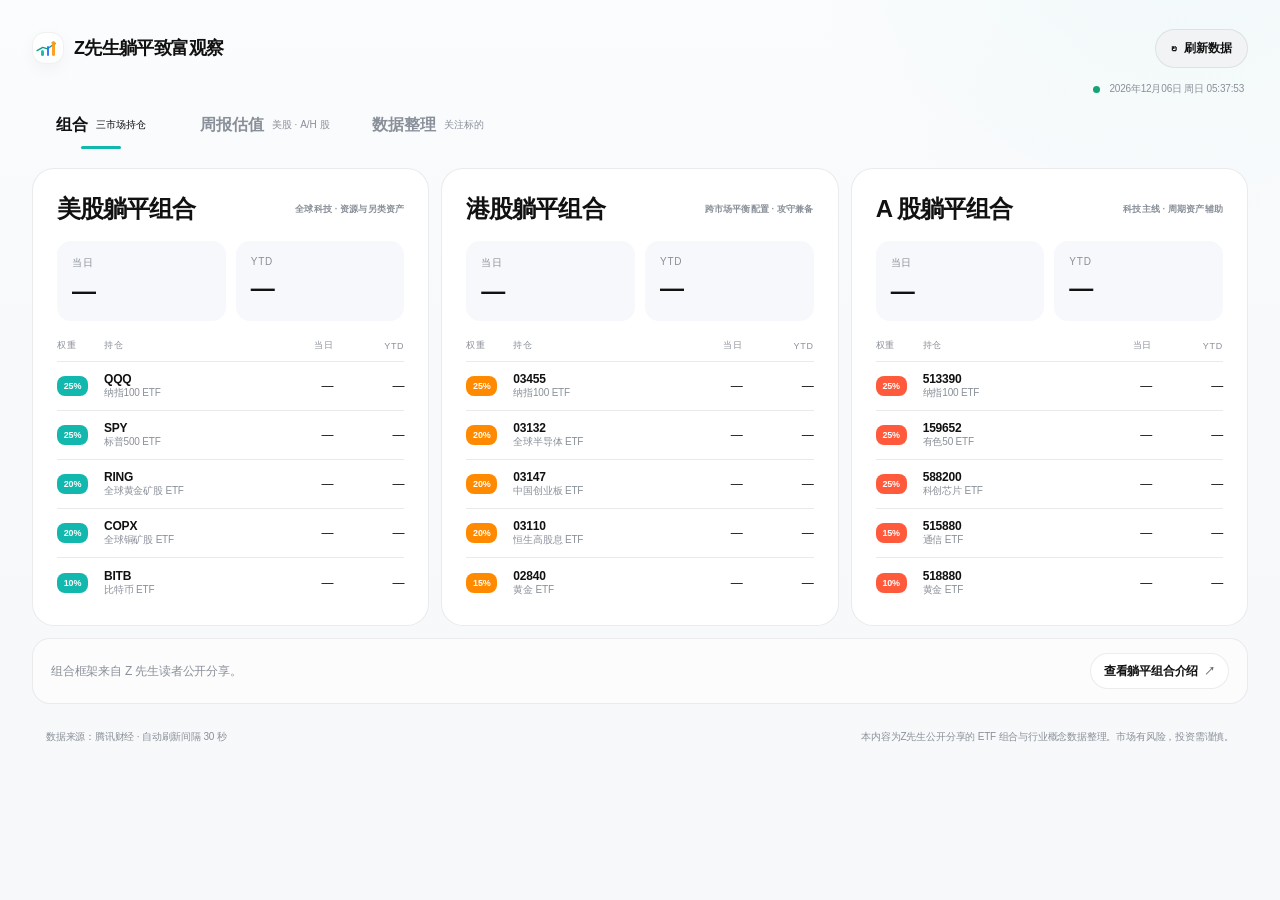
==== commit b7c5bb34: "fix 588200 split-adjusted ytd base" ====
--- a/index.html
+++ b/index.html
@@ -166,7 +166,7 @@
     </footer>
   </main>
 
-  <script src="data.js?v=2"></script>
+  <script src="data.js?v=3"></script>
   <script src="valuation.js?v=10"></script>
   <script src="app.js?v=9"></script>
 </body>
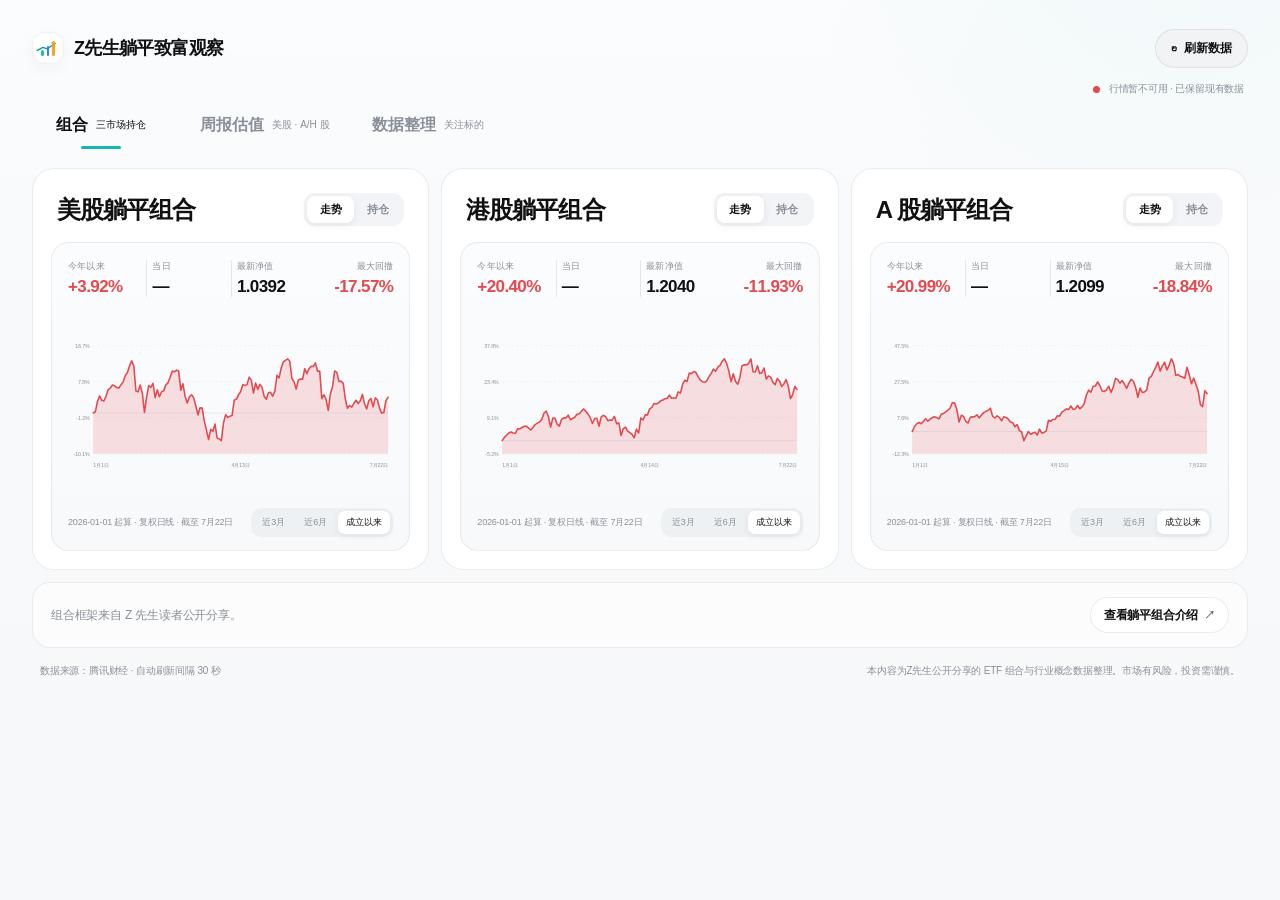
==== commit 3938e45b: "feat: add real portfolio history and simplify data pipeline" ====
--- a/index.html
+++ b/index.html
@@ -1,102 +1,102 @@
-<!doctype html>
-<html lang="zh-CN">
-<head>
-  <meta charset="utf-8">
-  <meta name="viewport" content="width=device-width, initial-scale=1">
-  <meta name="theme-color" content="#f2f2ef">
-  <title>Z先生躺平致富观察 · 数据整理</title>
-  <link rel="stylesheet" href="style.css?v=12">
-</head>
-<body>
-  <main class="main-container">
-    <nav class="topbar" aria-label="顶部导航">
-      <div class="brand">
-        <span class="brand-mark" aria-hidden="true">
-          <i></i><i></i><i></i>
-          <svg viewBox="0 0 32 22" focusable="false">
-            <path class="brand-line" d="M5 15.5 L12 11.5 L18 13.2 L27 6.4"></path>
-            <path class="brand-arrow" d="M23.4 5.9 L27 6.4 L26.1 9.7"></path>
-          </svg>
-        </span>
-        <span class="brand-en">Balance</span>
-        <span class="brand-cn">Z先生躺平致富观察</span>
-      </div>
-      <button class="btn-refresh" id="btnRefresh" onclick="refreshAll()">
-        <span class="refresh-icon" aria-hidden="true">↻</span>
-        刷新数据
-      </button>
-    </nav>
-
-    <header class="header">
-      <p class="eyebrow">Multi-market portfolio</p>
-      <h1>Z先生躺平致富观察<span class="desktop-break"><br></span><span class="mobile-divider"> · </span>数据整理</h1>
-      <p class="subtitle">三市场 ETF 组合与公开分享记录，在同一视野中保持清晰。</p>
-    </header>
-
-    <div class="status-bar">
-      <div class="status-left">
-        <div class="dot loading" id="statusDot"></div>
-        <span class="time" id="statusText">正在加载数据...</span>
-        <span class="update-badge" id="updateBadge"></span>
-      </div>
-    </div>
-
-    <nav class="page-tabs" role="tablist" aria-label="数据类型">
-      <button class="page-tab active" id="page-tab-portfolio" data-page-tab="portfolio" role="tab" aria-controls="panel-portfolio" aria-selected="true">
-        <span>组合</span><small>三市场持仓</small>
-      </button>
-      <button class="page-tab" id="page-tab-valuation" data-page-tab="valuation" role="tab" aria-controls="panel-valuation" aria-selected="false">
-        <span>周报估值</span><small>美股 · A/H 股</small>
-      </button>
-      <button class="page-tab" id="page-tab-research" data-page-tab="research" role="tab" aria-controls="panel-research" aria-selected="false">
-        <span>数据整理</span><small>关注标的</small>
-      </button>
-    </nav>
-
+<!doctype html>
+<html lang="zh-CN">
+<head>
+  <meta charset="utf-8">
+  <meta name="viewport" content="width=device-width, initial-scale=1">
+  <meta name="theme-color" content="#f2f2ef">
+  <title>Z先生躺平致富观察 · 数据整理</title>
+  <link rel="stylesheet" href="style.css?v=20">
+</head>
+<body>
+  <main class="main-container">
+    <nav class="topbar" aria-label="顶部导航">
+      <div class="brand">
+        <span class="brand-mark" aria-hidden="true">
+          <i></i><i></i><i></i>
+          <svg viewBox="0 0 32 22" focusable="false">
+            <path class="brand-line" d="M5 15.5 L12 11.5 L18 13.2 L27 6.4"></path>
+            <path class="brand-arrow" d="M23.4 5.9 L27 6.4 L26.1 9.7"></path>
+          </svg>
+        </span>
+        <span class="brand-en">Balance</span>
+        <span class="brand-cn">Z先生躺平致富观察</span>
+      </div>
+      <button class="btn-refresh" id="btnRefresh" onclick="refreshAll()">
+        <span class="refresh-icon" aria-hidden="true">↻</span>
+        刷新数据
+      </button>
+    </nav>
+
+    <header class="header">
+      <p class="eyebrow">Multi-market portfolio</p>
+      <h1>Z先生躺平致富观察<span class="desktop-break"><br></span><span class="mobile-divider"> · </span>数据整理</h1>
+      <p class="subtitle">三市场 ETF 组合与公开分享记录，在同一视野中保持清晰。</p>
+    </header>
+
+    <div class="status-bar">
+      <div class="status-left">
+        <div class="dot loading" id="statusDot"></div>
+        <span class="time" id="statusText">正在加载数据...</span>
+        <span class="update-badge" id="updateBadge"></span>
+      </div>
+    </div>
+
+    <nav class="page-tabs" role="tablist" aria-label="数据类型">
+      <button class="page-tab active" id="page-tab-portfolio" data-page-tab="portfolio" role="tab" aria-controls="panel-portfolio" aria-selected="true">
+        <span>组合</span><small>三市场持仓</small>
+      </button>
+      <button class="page-tab" id="page-tab-valuation" data-page-tab="valuation" role="tab" aria-controls="panel-valuation" aria-selected="false">
+        <span>周报估值</span><small>美股 · A/H 股</small>
+      </button>
+      <button class="page-tab" id="page-tab-research" data-page-tab="research" role="tab" aria-controls="panel-research" aria-selected="false">
+        <span>数据整理</span><small>关注标的</small>
+      </button>
+    </nav>
+
     <section class="portfolios page-panel active" id="panel-portfolio" data-page-panel="portfolio" role="tabpanel" aria-labelledby="page-tab-portfolio" aria-label="三市场组合">
       <article class="portfolio us" id="port-us">
-        <div class="portfolio-header">
-          <div class="left"><span class="name">美股躺平组合</span></div>
-          <span class="market-tag">全球科技 · 资源与另类资产</span>
-        </div>
-        <div class="portfolio-summary" id="summary-us">
-          <div class="summary-item neutral"><div class="summary-label">当日</div><div class="summary-value"><div class="loading-skeleton"></div></div></div>
-          <div class="summary-item neutral"><div class="summary-label">YTD</div><div class="summary-value"><div class="loading-skeleton"></div></div></div>
-        </div>
-        <div class="holdings">
-          <div class="change-header"><span>权重</span><span>持仓</span><span>当日</span><span>YTD</span></div>
-          <div id="holdings-us"></div>
-        </div>
-      </article>
-
-      <article class="portfolio hk" id="port-hk">
-        <div class="portfolio-header">
-          <div class="left"><span class="name">港股躺平组合</span></div>
-          <span class="market-tag">跨市场平衡配置 · 攻守兼备</span>
-        </div>
-        <div class="portfolio-summary" id="summary-hk">
-          <div class="summary-item neutral"><div class="summary-label">当日</div><div class="summary-value"><div class="loading-skeleton"></div></div></div>
-          <div class="summary-item neutral"><div class="summary-label">YTD</div><div class="summary-value"><div class="loading-skeleton"></div></div></div>
-        </div>
-        <div class="holdings">
-          <div class="change-header"><span>权重</span><span>持仓</span><span>当日</span><span>YTD</span></div>
-          <div id="holdings-hk"></div>
-        </div>
-      </article>
-
-      <article class="portfolio a" id="port-a">
-        <div class="portfolio-header">
-          <div class="left"><span class="name">A 股躺平组合</span></div>
-          <span class="market-tag">科技主线 · 周期资产辅助</span>
-        </div>
-        <div class="portfolio-summary" id="summary-a">
-          <div class="summary-item neutral"><div class="summary-label">当日</div><div class="summary-value"><div class="loading-skeleton"></div></div></div>
-          <div class="summary-item neutral"><div class="summary-label">YTD</div><div class="summary-value"><div class="loading-skeleton"></div></div></div>
-        </div>
-        <div class="holdings">
-          <div class="change-header"><span>权重</span><span>持仓</span><span>当日</span><span>YTD</span></div>
-          <div id="holdings-a"></div>
-        </div>
+        <div class="portfolio-header">
+          <div class="left"><span class="name">美股躺平组合</span></div>
+          <div class="portfolio-view-tabs" role="tablist" aria-label="美股组合视图">
+            <button class="portfolio-view-tab active" id="portfolio-tab-us-chart" data-portfolio-key="us" data-portfolio-view="chart" role="tab" aria-controls="chart-us" aria-selected="true">走势</button>
+            <button class="portfolio-view-tab" id="portfolio-tab-us-holdings" data-portfolio-key="us" data-portfolio-view="holdings" role="tab" aria-controls="holdings-panel-us" aria-selected="false">持仓</button>
+          </div>
+        </div>
+        <div class="portfolio-chart" id="chart-us" role="tabpanel" aria-labelledby="portfolio-tab-us-chart"></div>
+        <div class="holdings" id="holdings-panel-us" role="tabpanel" aria-labelledby="portfolio-tab-us-holdings" hidden>
+          <div class="change-header"><span>权重</span><span>持仓</span><span>当日</span><span>YTD</span></div>
+          <div id="holdings-us"></div>
+        </div>
+      </article>
+
+      <article class="portfolio hk" id="port-hk">
+        <div class="portfolio-header">
+          <div class="left"><span class="name">港股躺平组合</span></div>
+          <div class="portfolio-view-tabs" role="tablist" aria-label="港股组合视图">
+            <button class="portfolio-view-tab active" id="portfolio-tab-hk-chart" data-portfolio-key="hk" data-portfolio-view="chart" role="tab" aria-controls="chart-hk" aria-selected="true">走势</button>
+            <button class="portfolio-view-tab" id="portfolio-tab-hk-holdings" data-portfolio-key="hk" data-portfolio-view="holdings" role="tab" aria-controls="holdings-panel-hk" aria-selected="false">持仓</button>
+          </div>
+        </div>
+        <div class="portfolio-chart" id="chart-hk" role="tabpanel" aria-labelledby="portfolio-tab-hk-chart"></div>
+        <div class="holdings" id="holdings-panel-hk" role="tabpanel" aria-labelledby="portfolio-tab-hk-holdings" hidden>
+          <div class="change-header"><span>权重</span><span>持仓</span><span>当日</span><span>YTD</span></div>
+          <div id="holdings-hk"></div>
+        </div>
+      </article>
+
+      <article class="portfolio a" id="port-a">
+        <div class="portfolio-header">
+          <div class="left"><span class="name">A 股躺平组合</span></div>
+          <div class="portfolio-view-tabs" role="tablist" aria-label="A股组合视图">
+            <button class="portfolio-view-tab active" id="portfolio-tab-a-chart" data-portfolio-key="a" data-portfolio-view="chart" role="tab" aria-controls="chart-a" aria-selected="true">走势</button>
+            <button class="portfolio-view-tab" id="portfolio-tab-a-holdings" data-portfolio-key="a" data-portfolio-view="holdings" role="tab" aria-controls="holdings-panel-a" aria-selected="false">持仓</button>
+          </div>
+        </div>
+        <div class="portfolio-chart" id="chart-a" role="tabpanel" aria-labelledby="portfolio-tab-a-chart"></div>
+        <div class="holdings" id="holdings-panel-a" role="tabpanel" aria-labelledby="portfolio-tab-a-holdings" hidden>
+          <div class="change-header"><span>权重</span><span>持仓</span><span>当日</span><span>YTD</span></div>
+          <div id="holdings-a"></div>
+        </div>
       </article>
 
       <div class="portfolio-source portfolio-source-bottom">
@@ -104,70 +104,72 @@
         <a class="source-link" href="https://mp.weixin.qq.com/s/socfOaEL1oy_O1oy9KDxfg?mpshare=1&scene=1&srcid=06223Ph6VaSdSX12KJ5vGf9b&sharer_shareinfo=cab9802d041a689b753613cdbefbc9a9&sharer_shareinfo_first=cab9802d041a689b753613cdbefbc9a9&from=industrynews&color_scheme=light#rd" target="_blank" rel="noreferrer">查看躺平组合介绍</a>
       </div>
     </section>
-
-    <section class="valuation-section page-panel" id="panel-valuation" data-page-panel="valuation" role="tabpanel" aria-labelledby="page-tab-valuation" aria-label="估值雷达" hidden>
-      <div class="valuation-card">
-        <div class="valuation-header">
+
+    <section class="valuation-section page-panel" id="panel-valuation" data-page-panel="valuation" role="tabpanel" aria-labelledby="page-tab-valuation" aria-label="估值雷达" hidden>
+      <div class="valuation-card">
+        <div class="valuation-header">
           <a class="valuation-method-link" href="https://mp.weixin.qq.com/s/TPaGAS_BdopkUDS5hRU62A" target="_blank" rel="noreferrer">查看估值方法说明</a>
           <span class="valuation-update-stamp" id="valuationUpdateStamp"></span>
-          <div class="valuation-legend" aria-label="估值状态图例">
-            <span><i class="legend-dot buy"></i>买入区</span>
-            <span><i class="legend-dot fair"></i>合理区</span>
-            <span><i class="legend-dot sell"></i>卖出区</span>
-          </div>
-        </div>
-
-        <div class="valuation-tabs" role="tablist" aria-label="估值市场">
-          <button class="valuation-tab active" id="valuation-tab-us" data-market="us" role="tab" aria-selected="true">美股估值</button>
-          <button class="valuation-tab" id="valuation-tab-ah" data-market="ah" role="tab" aria-selected="false">A / H 股估值</button>
-        </div>
-
-        <div class="valuation-summary" id="valuationSummary">
-          <div class="valuation-stat"><span>跟踪标的</span><strong id="valuationTotalCount">9</strong><em>Watchlist</em></div>
-          <div class="valuation-stat buy"><span>买入信号</span><strong id="buySignalCount">--</strong><em>Entry</em></div>
-          <div class="valuation-stat sell"><span>卖出观察</span><strong id="sellSignalCount">--</strong><em>Take profit</em></div>
-          <div class="valuation-stat"><span id="valuationReserveLabel">现金 / 美债</span><strong id="valuationReserve">13.7%</strong><em>Reserve</em></div>
-        </div>
-
-        <div class="valuation-table-head" aria-hidden="true">
-          <span>股票 / 持仓</span>
-          <span>实时价格</span>
-          <span>估值位置</span>
-          <span>当前状态</span>
-        </div>
-        <div class="valuation-list" id="valuationList"></div>
-
-        <div class="valuation-note">
-          <span id="valuationSourceNote">估值基准来自所提供的美股周报截图，双数值代表两档情景假设。</span>
-        </div>
-      </div>
-    </section>
-
-    <section class="share-section page-panel" id="panel-research" data-page-panel="research" role="tabpanel" aria-labelledby="page-tab-research" hidden>
-      <div class="share-card">
-        <div class="share-toolbar">
-          <span class="sort-label">排序</span>
-          <button class="sort-btn active" id="sort-default" onclick="sortShares('default')">默认</button>
-          <button class="sort-btn" id="sort-since-desc" onclick="sortShares('since-desc')">累计表现</button>
-          <button class="sort-btn" id="sort-date-desc" onclick="sortShares('date-desc')">最新记录</button>
-        </div>
-
-        <div class="share-table-header">
-          <span></span><span>代码</span><span>名称</span>
-          <span>当日</span><span>累计</span>
-        </div>
-        <div class="share-items" id="share-list"></div>
-      </div>
-    </section>
-
-    <footer class="footer">
-      <span>数据来源：腾讯财经 · 自动刷新间隔 30 秒</span>
-      <span class="footer-note">本内容为Z先生公开分享的 ETF 组合与行业概念数据整理。市场有风险，投资需谨慎。</span>
-    </footer>
-  </main>
-
-  <script src="data.js?v=3"></script>
+          <div class="valuation-legend" aria-label="估值状态图例">
+            <span><i class="legend-dot buy"></i>买入区</span>
+            <span><i class="legend-dot fair"></i>合理区</span>
+            <span><i class="legend-dot sell"></i>卖出区</span>
+          </div>
+        </div>
+
+        <div class="valuation-tabs" role="tablist" aria-label="估值市场">
+          <button class="valuation-tab active" id="valuation-tab-us" data-market="us" role="tab" aria-selected="true">美股估值</button>
+          <button class="valuation-tab" id="valuation-tab-ah" data-market="ah" role="tab" aria-selected="false">A / H 股估值</button>
+        </div>
+
+        <div class="valuation-summary" id="valuationSummary">
+          <div class="valuation-stat"><span>跟踪标的</span><strong id="valuationTotalCount">9</strong><em>Watchlist</em></div>
+          <div class="valuation-stat buy"><span>买入信号</span><strong id="buySignalCount">--</strong><em>Entry</em></div>
+          <div class="valuation-stat sell"><span>卖出观察</span><strong id="sellSignalCount">--</strong><em>Take profit</em></div>
+          <div class="valuation-stat"><span id="valuationReserveLabel">现金 / 美债</span><strong id="valuationReserve">13.7%</strong><em>Reserve</em></div>
+        </div>
+
+        <div class="valuation-table-head" aria-hidden="true">
+          <span>股票 / 持仓</span>
+          <span>实时价格</span>
+          <span>估值位置</span>
+          <span>当前状态</span>
+        </div>
+        <div class="valuation-list" id="valuationList"></div>
+
+        <div class="valuation-note">
+          <span id="valuationSourceNote">估值基准来自所提供的美股周报截图，双数值代表两档情景假设。</span>
+        </div>
+      </div>
+    </section>
+
+    <section class="share-section page-panel" id="panel-research" data-page-panel="research" role="tabpanel" aria-labelledby="page-tab-research" hidden>
+      <div class="share-card">
+        <div class="share-toolbar">
+          <span class="sort-label">排序</span>
+          <button class="sort-btn active" id="sort-default" onclick="sortShares('default')">默认</button>
+          <button class="sort-btn" id="sort-since-desc" onclick="sortShares('since-desc')">累计表现</button>
+          <button class="sort-btn" id="sort-date-desc" onclick="sortShares('date-desc')">最新记录</button>
+        </div>
+
+        <div class="share-table-header">
+          <span></span><span>代码</span><span>名称</span>
+          <span>当日</span><span>累计</span>
+        </div>
+        <div class="share-items" id="share-list"></div>
+      </div>
+    </section>
+
+    <footer class="footer">
+      <span>数据来源：腾讯财经 · 自动刷新间隔 30 秒</span>
+      <span class="footer-note">本内容为Z先生公开分享的 ETF 组合与行业概念数据整理。市场有风险，投资需谨慎。</span>
+    </footer>
+  </main>
+
+  <script src="portfolio_config.js?v=1"></script>
+  <script src="data.js?v=4"></script>
   <script src="valuation.js?v=10"></script>
-  <script src="app.js?v=9"></script>
-</body>
-</html>
+  <script src="portfolio_history.js?v=3"></script>
+  <script src="app.js?v=14"></script>
+</body>
+</html>
--- a/style.css
+++ b/style.css
@@ -1,134 +1,135 @@
-:root {
-  color-scheme:light;
-  --bg:#f7f8fa; --card:#fff; --card-hover:#f5f7f9;
-  --border:rgba(17,24,39,.09); --text:#111; --text-dim:#8a9099;
-  --accent-us:#12b8ad; --accent-hk:#ff8a00; --accent-a:#ff5a3c;
-  --accent-share:#7b61ff; --red:#e5484d; --green:#12a474;
-  --red-bg:rgba(229,72,77,.075); --green-bg:rgba(18,164,116,.085);
-  --shadow:0 18px 44px rgba(17,24,39,.045);
-}
-
-[data-theme="dark"] {
-  color-scheme:dark;
-  --bg:#111210; --card:rgba(31,32,29,.82); --card-hover:rgba(255,255,255,.04);
-  --border:rgba(255,255,255,.09); --text:#f2f2ed; --text-dim:#9c9d97;
-  --red:#ef7b70; --green:#60c39b; --red-bg:rgba(239,123,112,.1);
-  --green-bg:rgba(96,195,155,.1); --shadow:0 24px 70px rgba(0,0,0,.28);
-}
-
-* { box-sizing:border-box; }
-html { background:var(--bg); }
-[data-theme="dark"] { background:#111210; }
-body {
-  margin:0; min-height:100vh; color:var(--text);
-  background:
-    radial-gradient(circle at 92% -16%,rgba(18,184,173,.055),transparent 26%),
-    linear-gradient(180deg,#fbfcfd 0%,#f8f9fb 38%,var(--bg) 100%);
-  font-family:Inter,"SF Pro Display","SF Pro Text",-apple-system,BlinkMacSystemFont,
-    "Segoe UI","PingFang SC","Microsoft YaHei",sans-serif;
-  letter-spacing:-.012em;
-  transition:background-color .25s ease,color .25s ease;
-}
-button { font:inherit; }
-.main-container { position:relative; width:min(1480px,calc(100% - 64px)); margin:auto; padding:24px 0 44px; }
-
-.topbar { height:48px; display:flex; justify-content:space-between; align-items:center; margin-bottom:12px; }
-.brand { display:flex; align-items:center; gap:10px; font-size:18px; font-weight:720; letter-spacing:-.035em; line-height:1; }
-.brand-cn { display:inline; }
-.brand-en { display:none; }
-.brand-mark {
-  position:relative; display:flex; align-items:flex-end; gap:3px; width:32px; height:32px; padding:7px 8px 7px 8px;
-  border:1px solid rgba(17,24,39,.06); border-radius:13px;
-  background:linear-gradient(180deg,rgba(255,255,255,.9),rgba(255,255,255,.58));
-  box-shadow:0 6px 16px rgba(17,24,39,.038),inset 0 1px rgba(255,255,255,.86);
-}
-.brand-mark i { position:relative; z-index:1; width:3px; border-radius:999px; opacity:.95; }
-.brand-mark i:nth-child(1) { height:6px; background:#12b8ad; }
-.brand-mark i:nth-child(2) { height:10px; background:#2f73ff; }
-.brand-mark i:nth-child(3) { height:15px; background:#ff9b18; }
-.brand-mark svg {
-  position:absolute; inset:5px 4px auto auto; width:26px; height:18px; pointer-events:none;
-}
-.brand-mark path {
-  fill:none; stroke:#0f9f85; stroke-width:1.35; stroke-linecap:round; stroke-linejoin:round;
-  vector-effect:non-scaling-stroke;
-}
-.brand-mark .brand-arrow { stroke-width:1.2; }
-.btn-refresh {
-  display:flex; align-items:center; gap:7px; padding:10px 15px; color:var(--text);
-  border:1px solid rgba(17,24,39,.08); border-radius:999px; background:#f1f3f5;
-  box-shadow:none; cursor:pointer; font-size:12px; font-weight:650;
-}
-.btn-refresh:hover { transform:translateY(-1px); }
-.btn-refresh:disabled { opacity:.55; }
-.btn-refresh:disabled .refresh-icon { animation:spin .8s linear infinite; }
-@keyframes spin { to { transform:rotate(360deg); } }
-
-.header { display:none; }
-[data-theme="dark"] body {
-  background:
-    radial-gradient(circle at 92% -8%,rgba(76,91,119,.18),transparent 30%),
-    radial-gradient(circle at 8% 0,rgba(255,255,255,.035),transparent 24%),
-    var(--bg);
-}
-[data-theme="dark"] .brand-mark {
-  border-color:rgba(255,255,255,.09); background:rgba(255,255,255,.04); box-shadow:none;
-}
-[data-theme="dark"] .brand-mark path { stroke:#60d4ba; }
-.eyebrow,.section-kicker {
-  margin:0 0 8px; color:var(--text-dim); font-size:10px; font-weight:700;
-  letter-spacing:.16em; text-transform:uppercase;
-}
-.header .eyebrow { display:none; }
-.header h1 {
-  margin:0; max-width:none; font-size:clamp(34px,3vw,44px); font-weight:620;
-  line-height:1.05; letter-spacing:-.052em; white-space:nowrap;
-}
-.desktop-break { display:none; }
-.mobile-divider { display:inline; color:var(--text-dim); font-weight:400; }
-.subtitle {
-  display:none;
-}
-
-.status-bar {
-  display:flex; align-items:center; justify-content:flex-end; margin:-2px 4px 8px;
-  padding:0; color:var(--text-dim); font-size:10px;
-}
-.status-left { display:flex; align-items:center; gap:9px; }
-.dot { width:7px; height:7px; border-radius:50%; background:var(--green); }
-.dot.loading { background:var(--accent-us); animation:pulse 1.4s ease-in-out infinite; }
-.dot.error { background:var(--red); }
-@keyframes pulse { 50% { opacity:.35; } }
-.update-badge { display:none; color:var(--text-dim); }
-
-.page-tabs {
-  position:relative; z-index:10; display:grid; grid-template-columns:repeat(3,1fr);
-  gap:34px; width:max-content; margin:0 0 22px; padding:0 4px;
-  border:0; border-radius:0; background:transparent; box-shadow:none; backdrop-filter:none;
-}
-.page-tab {
-  position:relative; display:flex; align-items:center; justify-content:center; gap:8px; min-height:42px;
-  padding:4px 0; color:var(--text-dim); border:0; border-radius:0;
-  background:transparent; cursor:pointer;
-  transition:background .2s ease,color .2s ease,box-shadow .2s ease,transform .2s ease;
-}
-.page-tab span { font-size:16px; font-weight:620; }
-.page-tab small { font-size:10px; }
-.page-tab:hover { color:var(--text); background:transparent; }
-.page-tab.active {
-  color:var(--text); background:transparent; box-shadow:none;
-}
-.page-tab.active::after {
-  content:""; position:absolute; left:50%; bottom:-3px; width:40px; height:3px;
-  border-radius:999px; background:#12b8ad; transform:translateX(-50%);
-}
-.page-panel[hidden] { display:none !important; }
-.page-panel.active { animation:panel-in .24s cubic-bezier(.22,1,.36,1); }
-@keyframes panel-in {
-  from { opacity:0; transform:translateY(5px); }
-  to { opacity:1; transform:translateY(0); }
-}
-
+:root {
+  color-scheme:light;
+  --bg:#f7f8fa; --card:#fff; --card-hover:#f5f7f9;
+  --border:rgba(17,24,39,.09); --text:#111; --text-dim:#8a9099;
+  --accent-us:#12b8ad; --accent-hk:#ff8a00; --accent-a:#ff5a3c;
+  --accent-share:#7b61ff; --red:#e5484d; --green:#12a474;
+  --red-bg:rgba(229,72,77,.075); --green-bg:rgba(18,164,116,.085);
+  --shadow:0 18px 44px rgba(17,24,39,.045);
+}
+
+[data-theme="dark"] {
+  color-scheme:dark;
+  --bg:#111210; --card:rgba(31,32,29,.82); --card-hover:rgba(255,255,255,.04);
+  --border:rgba(255,255,255,.09); --text:#f2f2ed; --text-dim:#9c9d97;
+  --red:#ef7b70; --green:#60c39b; --red-bg:rgba(239,123,112,.1);
+  --green-bg:rgba(96,195,155,.1); --shadow:0 24px 70px rgba(0,0,0,.28);
+}
+
+* { box-sizing:border-box; }
+html { background:var(--bg); }
+[data-theme="dark"] { background:#111210; }
+body {
+  margin:0; min-height:100vh; color:var(--text);
+  background:
+    radial-gradient(circle at 92% -16%,rgba(18,184,173,.055),transparent 26%),
+    linear-gradient(180deg,#fbfcfd 0%,#f8f9fb 38%,var(--bg) 100%);
+  font-family:Inter,"SF Pro Display","SF Pro Text",-apple-system,BlinkMacSystemFont,
+    "Segoe UI","PingFang SC","Microsoft YaHei",sans-serif;
+  letter-spacing:-.012em;
+  transition:background-color .25s ease,color .25s ease;
+}
+button { font:inherit; }
+.main-container { position:relative; width:min(1480px,calc(100% - 64px)); margin:auto; padding:24px 0 44px; }
+
+.topbar { height:48px; display:flex; justify-content:space-between; align-items:center; margin-bottom:12px; }
+.brand { display:flex; align-items:center; gap:10px; font-size:18px; font-weight:720; letter-spacing:-.035em; line-height:1; }
+.brand-cn { display:inline; }
+.brand-en { display:none; }
+.brand-mark {
+  position:relative; display:flex; align-items:flex-end; gap:3px; width:32px; height:32px; padding:7px 8px 7px 8px;
+  border:1px solid rgba(17,24,39,.06); border-radius:13px;
+  background:linear-gradient(180deg,rgba(255,255,255,.9),rgba(255,255,255,.58));
+  box-shadow:0 6px 16px rgba(17,24,39,.038),inset 0 1px rgba(255,255,255,.86);
+}
+.brand-mark i { position:relative; z-index:1; width:3px; border-radius:999px; opacity:.95; }
+.brand-mark i:nth-child(1) { height:6px; background:#12b8ad; }
+.brand-mark i:nth-child(2) { height:10px; background:#2f73ff; }
+.brand-mark i:nth-child(3) { height:15px; background:#ff9b18; }
+.brand-mark svg {
+  position:absolute; inset:5px 4px auto auto; width:26px; height:18px; pointer-events:none;
+}
+.brand-mark path {
+  fill:none; stroke:#0f9f85; stroke-width:1.35; stroke-linecap:round; stroke-linejoin:round;
+  vector-effect:non-scaling-stroke;
+}
+.brand-mark .brand-arrow { stroke-width:1.2; }
+.btn-refresh {
+  display:flex; align-items:center; gap:7px; padding:10px 15px; color:var(--text);
+  border:1px solid rgba(17,24,39,.08); border-radius:999px; background:#f1f3f5;
+  box-shadow:none; cursor:pointer; font-size:12px; font-weight:650;
+}
+.btn-refresh:hover { transform:translateY(-1px); }
+.btn-refresh:disabled { opacity:.55; }
+.btn-refresh:disabled .refresh-icon { animation:spin .8s linear infinite; }
+@keyframes spin { to { transform:rotate(360deg); } }
+
+.header { display:none; }
+[data-theme="dark"] body {
+  background:
+    radial-gradient(circle at 92% -8%,rgba(76,91,119,.18),transparent 30%),
+    radial-gradient(circle at 8% 0,rgba(255,255,255,.035),transparent 24%),
+    var(--bg);
+}
+[data-theme="dark"] .brand-mark {
+  border-color:rgba(255,255,255,.09); background:rgba(255,255,255,.04); box-shadow:none;
+}
+[data-theme="dark"] .brand-mark path { stroke:#60d4ba; }
+.eyebrow,.section-kicker {
+  margin:0 0 8px; color:var(--text-dim); font-size:10px; font-weight:700;
+  letter-spacing:.16em; text-transform:uppercase;
+}
+.header .eyebrow { display:none; }
+.header h1 {
+  margin:0; max-width:none; font-size:clamp(34px,3vw,44px); font-weight:620;
+  line-height:1.05; letter-spacing:-.052em; white-space:nowrap;
+}
+.desktop-break { display:none; }
+.mobile-divider { display:inline; color:var(--text-dim); font-weight:400; }
+.subtitle {
+  display:none;
+}
+
+.status-bar {
+  display:flex; align-items:center; justify-content:flex-end; margin:-2px 4px 8px;
+  padding:0; color:var(--text-dim); font-size:10px;
+}
+.status-left { display:flex; align-items:center; gap:9px; }
+.dot { width:7px; height:7px; border-radius:50%; background:var(--green); }
+.dot.loading { background:var(--accent-us); animation:pulse 1.4s ease-in-out infinite; }
+.dot.warning { background:#d3a147; }
+.dot.error { background:var(--red); }
+@keyframes pulse { 50% { opacity:.35; } }
+.update-badge { display:none; color:var(--text-dim); }
+
+.page-tabs {
+  position:relative; z-index:10; display:grid; grid-template-columns:repeat(3,1fr);
+  gap:34px; width:max-content; margin:0 0 22px; padding:0 4px;
+  border:0; border-radius:0; background:transparent; box-shadow:none; backdrop-filter:none;
+}
+.page-tab {
+  position:relative; display:flex; align-items:center; justify-content:center; gap:8px; min-height:42px;
+  padding:4px 0; color:var(--text-dim); border:0; border-radius:0;
+  background:transparent; cursor:pointer;
+  transition:background .2s ease,color .2s ease,box-shadow .2s ease,transform .2s ease;
+}
+.page-tab span { font-size:16px; font-weight:620; }
+.page-tab small { font-size:10px; }
+.page-tab:hover { color:var(--text); background:transparent; }
+.page-tab.active {
+  color:var(--text); background:transparent; box-shadow:none;
+}
+.page-tab.active::after {
+  content:""; position:absolute; left:50%; bottom:-3px; width:40px; height:3px;
+  border-radius:999px; background:#12b8ad; transform:translateX(-50%);
+}
+.page-panel[hidden] { display:none !important; }
+.page-panel.active { animation:panel-in .24s cubic-bezier(.22,1,.36,1); }
+@keyframes panel-in {
+  from { opacity:0; transform:translateY(5px); }
+  to { opacity:1; transform:translateY(0); }
+}
+
 .portfolios {
   display:grid; grid-template-columns:repeat(3,minmax(0,1fr)); gap:12px; padding:0;
   border:0; border-radius:0; background:transparent; box-shadow:none; backdrop-filter:none;
@@ -150,61 +151,128 @@
   overflow:hidden; border:1px solid rgba(17,24,39,.085); border-radius:22px; background:var(--card);
   box-shadow:none; backdrop-filter:none;
 }
-.portfolio {
-  min-width:0; border-radius:22px;
-  box-shadow:none;
-}
-.portfolio-header {
-  display:grid; grid-template-columns:minmax(0,1fr) minmax(120px,45%);
-  align-items:center; gap:14px; padding:24px 24px 16px; position:relative;
-}
-.portfolio-header .left { min-width:0; margin-top:0; }
-.portfolio-header .name { font-size:24px; font-weight:680; letter-spacing:-.04em; }
-.market-tag {
-  justify-self:end; max-width:100%; margin-top:0; padding:0; color:var(--text-dim);
-  border:0; background:transparent; text-align:right; font-size:9px; font-weight:650;
-  line-height:1.4; letter-spacing:.02em;
-}
-
-.portfolio-summary { display:grid; grid-template-columns:1fr 1fr; gap:10px; padding:0 24px 18px; }
-.summary-item { padding:15px; border-radius:14px; background:#f6f8fb; }
-.summary-label { margin-bottom:7px; color:var(--text-dim); font-size:10px; text-transform:uppercase; letter-spacing:.08em; }
-.summary-value { min-height:29px; font-size:24px; font-weight:560; letter-spacing:-.045em; }
-.summary-item.positive .summary-value,.positive-text { color:var(--red); }
-.summary-item.negative .summary-value,.negative-text { color:var(--green); }
-
-.holdings { padding:0 24px 18px; }
-.change-header,.holding {
-  display:grid; grid-template-columns:38px minmax(0,1fr) 62px 62px; gap:9px; align-items:center;
-}
-.change-header {
-  padding:0 0 9px; color:var(--text-dim); border-bottom:1px solid var(--border);
-  font-size:9px; letter-spacing:.08em; text-transform:uppercase;
-}
-.change-header span:nth-child(3),.change-header span:nth-child(4) { text-align:right; }
-.holding { min-height:49px; border-bottom:1px solid var(--border); font-size:12px; }
-.holding:last-child { border:0; }
-.holding .weight {
-  width:31px; padding:5px 0; border-radius:8px; color:#fff; text-align:center;
-  font-size:9px; font-weight:700;
-}
-.us .weight { background:var(--accent-us); }
-.hk .weight { background:var(--accent-hk); }
-.a .weight { background:var(--accent-a); }
-.holding .ticker { font-weight:650; }
-.holding .name-cn { overflow:hidden; color:var(--text-dim); font-size:10px; text-overflow:ellipsis; white-space:nowrap; }
-.holding .change { text-align:right; font-variant-numeric:tabular-nums; }
-
-.valuation-section { margin-top:12px; }
-.valuation-card {
-  display:grid; grid-template-columns:max-content minmax(0,1fr); gap:12px 18px;
-  padding:18px 24px 28px;
-}
-.valuation-header {
-  grid-column:1/-1; display:flex; justify-content:space-between; gap:28px; align-items:center;
-}
-.valuation-title { margin:0; font-size:30px; font-weight:650; letter-spacing:-.045em; }
-.valuation-description { margin:8px 0 0; color:var(--text-dim); font-size:14px; line-height:1.55; }
+.portfolio {
+  min-width:0; border-radius:22px;
+  box-shadow:none;
+}
+.portfolio-header {
+  display:grid; grid-template-columns:minmax(0,1fr) auto;
+  align-items:center; gap:14px; padding:24px 24px 16px; position:relative;
+}
+.portfolio-header .left { min-width:0; margin-top:0; }
+.portfolio-header .name { font-size:24px; font-weight:680; letter-spacing:-.04em; }
+.portfolio-view-tabs {
+  display:inline-flex; padding:3px; border-radius:11px; background:#f2f4f7;
+}
+.portfolio-view-tab {
+  min-width:47px; padding:6px 10px; color:var(--text-dim); border:0; border-radius:8px;
+  background:transparent; cursor:pointer; font-size:11px; font-weight:650;
+}
+.portfolio-view-tab.active {
+  color:var(--text); background:#fff; box-shadow:0 2px 8px rgba(17,24,39,.07);
+}
+
+.positive-text { color:var(--red); }
+.negative-text { color:var(--green); }
+
+.portfolio-chart {
+  margin:0 18px 18px; padding:17px 16px 13px; border:1px solid rgba(17,24,39,.07);
+  border-radius:18px; background:linear-gradient(180deg,#fbfcfd,#f7f9fb);
+}
+.chart-head { display:flex; justify-content:space-between; align-items:flex-start; gap:12px; }
+.chart-metrics { display:grid; grid-template-columns:repeat(3,minmax(0,1fr)); flex:1; gap:5px; }
+.chart-metric { min-width:0; padding-right:8px; border-right:1px solid var(--border); }
+.chart-metric:last-child { border-right:0; }
+.chart-metric span,.chart-period-result span {
+  display:block; margin-bottom:4px; color:var(--text-dim); font-size:9px; letter-spacing:.02em;
+}
+.chart-metric strong,.chart-period-result strong {
+  display:block; font-size:17px; font-weight:720; letter-spacing:-.035em; font-variant-numeric:tabular-nums;
+}
+.chart-metric.positive strong,.chart-period-result.positive strong { color:var(--red); }
+.chart-metric.negative strong,.chart-period-result.negative strong { color:var(--green); }
+.chart-period-result { min-width:65px; text-align:right; }
+.chart-plot { position:relative; margin-top:8px; touch-action:pan-y; user-select:none; }
+.nav-chart { display:block; width:100%; height:200px; overflow:visible; }
+.chart-grid-line { stroke:rgba(107,114,128,.14); stroke-width:1; stroke-dasharray:4 5; }
+.chart-y-label,.chart-x-label {
+  fill:var(--text-dim); font-family:inherit; font-size:10px; font-variant-numeric:tabular-nums;
+}
+.chart-zero { stroke:rgba(107,114,128,.24); stroke-width:1; }
+.chart-area { opacity:.16; }
+.chart-area.positive { fill:var(--red); }
+.chart-area.negative { fill:var(--green); }
+.chart-area.neutral { fill:#8b95a1; }
+.chart-line { fill:none; stroke-width:3; stroke-linecap:round; stroke-linejoin:round; }
+.chart-line.positive { stroke:var(--red); }
+.chart-line.negative { stroke:var(--green); }
+.chart-line.neutral { stroke:#8b95a1; }
+.chart-crosshair,.chart-tooltip { display:none; pointer-events:none; position:absolute; }
+.chart-plot.is-tracking .chart-crosshair,.chart-plot.is-tracking .chart-tooltip { display:block; }
+.chart-crosshair { inset:0; }
+.chart-crosshair i {
+  position:absolute; left:var(--cursor-x); top:5%; bottom:13%; width:1px;
+  border-left:1px dashed rgba(46,58,76,.46);
+}
+.chart-crosshair b {
+  position:absolute; left:calc(var(--cursor-x) - 5px); top:calc(var(--cursor-y) - 5px);
+  width:10px; height:10px; border:2px solid #fff; border-radius:50%; background:#111827;
+  box-shadow:0 1px 6px rgba(15,23,42,.25);
+}
+.chart-tooltip {
+  z-index:2; min-width:108px; padding:7px 9px; border-radius:10px; color:#fff;
+  background:rgba(15,23,42,.92); box-shadow:0 8px 22px rgba(15,23,42,.18);
+  transform:translate(9px,-100%); font-variant-numeric:tabular-nums;
+}
+.chart-tooltip.align-right { transform:translate(calc(-100% - 9px),-100%); }
+.chart-tooltip span,.chart-tooltip em { display:block; color:rgba(255,255,255,.7); font-size:9px; font-style:normal; }
+.chart-tooltip strong { display:block; margin:2px 0; font-size:14px; }
+.chart-footer { display:flex; justify-content:space-between; align-items:center; gap:12px; margin-top:3px; }
+.chart-origin { color:var(--text-dim); font-size:9px; white-space:nowrap; }
+.chart-ranges { display:flex; gap:3px; padding:3px; border-radius:10px; background:#eef1f4; }
+.chart-ranges button {
+  padding:5px 8px; color:var(--text-dim); border:0; border-radius:7px; background:transparent;
+  cursor:pointer; font-size:9px; white-space:nowrap;
+}
+.chart-ranges button.active { color:var(--text); background:#fff; box-shadow:0 2px 7px rgba(17,24,39,.07); }
+.chart-unavailable { display:flex; flex-direction:column; align-items:center; gap:5px; padding:70px 16px; }
+.chart-unavailable span { color:var(--text-dim); font-size:11px; }
+.holdings[hidden],.portfolio-chart[hidden] { display:none !important; }
+.holdings:not([hidden]) { animation:panel-in .2s ease; }
+.portfolio-chart:not([hidden]) { animation:panel-in .2s ease; }
+
+.holdings { padding:0 24px 18px; }
+.change-header,.holding {
+  display:grid; grid-template-columns:38px minmax(0,1fr) 62px 62px; gap:9px; align-items:center;
+}
+.change-header {
+  padding:0 0 9px; color:var(--text-dim); border-bottom:1px solid var(--border);
+  font-size:9px; letter-spacing:.08em; text-transform:uppercase;
+}
+.change-header span:nth-child(3),.change-header span:nth-child(4) { text-align:right; }
+.holding { min-height:49px; border-bottom:1px solid var(--border); font-size:12px; }
+.holding:last-child { border:0; }
+.holding .weight {
+  width:31px; padding:5px 0; border-radius:8px; color:#fff; text-align:center;
+  font-size:9px; font-weight:700;
+}
+.us .weight { background:var(--accent-us); }
+.hk .weight { background:var(--accent-hk); }
+.a .weight { background:var(--accent-a); }
+.holding .ticker { font-weight:650; }
+.holding .name-cn { overflow:hidden; color:var(--text-dim); font-size:10px; text-overflow:ellipsis; white-space:nowrap; }
+.holding .change { text-align:right; font-variant-numeric:tabular-nums; }
+
+.valuation-section { margin-top:12px; }
+.valuation-card {
+  display:grid; grid-template-columns:max-content minmax(0,1fr); gap:12px 18px;
+  padding:18px 24px 28px;
+}
+.valuation-header {
+  grid-column:1/-1; display:flex; justify-content:space-between; gap:28px; align-items:center;
+}
+.valuation-title { margin:0; font-size:30px; font-weight:650; letter-spacing:-.045em; }
+.valuation-description { margin:8px 0 0; color:var(--text-dim); font-size:14px; line-height:1.55; }
 .valuation-method-link {
   display:inline-flex; align-items:center; gap:6px; padding:8px 13px; border:1px solid rgba(17,24,39,.08);
   border-radius:999px; color:var(--text); background:#f4f5f7;
@@ -221,59 +289,61 @@
   box-shadow:0 0 0 4px rgba(20,184,166,.1);
 }
 .valuation-legend { display:flex; gap:18px; padding-top:9px; color:var(--text-dim); font-size:12px; white-space:nowrap; }
-.valuation-legend span { display:flex; align-items:center; gap:6px; }
-.legend-dot { width:8px; height:8px; border-radius:50%; }
-.legend-dot.buy { background:#38a77a; }
-.legend-dot.fair { background:#d3a147; }
-.legend-dot.sell { background:#d5635a; }
-.valuation-tabs {
-  display:inline-flex; align-self:center; gap:0; margin-top:0; padding:3px; border:1px solid rgba(17,24,39,.08);
-  border-radius:999px; background:#f6f8fb;
-}
-.valuation-tab {
-  padding:9px 18px; border:0; border-radius:999px; color:var(--text-dim);
-  background:transparent; cursor:pointer; font-size:13px; font-weight:650;
-}
-.valuation-tab.active {
-  color:#111; background:#fff; box-shadow:0 4px 12px rgba(17,24,39,.075);
-}
-.valuation-summary {
-  display:grid; grid-template-columns:repeat(4,minmax(96px,1fr)); gap:0; align-self:center; margin:0;
-  border:1px solid rgba(17,24,39,.08); border-radius:999px; background:#fbfcfd; overflow:hidden;
-}
-.valuation-stat { position:relative; padding:9px 17px; border-left:1px solid rgba(17,24,39,.07); background:transparent; }
-.valuation-stat:first-child { border-left:0; }
-.valuation-stat span { display:inline-block; margin-right:8px; color:var(--text-dim); font-size:11px; vertical-align:middle; }
-.valuation-stat strong { font-size:21px; font-weight:680; letter-spacing:-.045em; vertical-align:middle; }
-.valuation-stat em { display:none; }
-.valuation-stat.buy strong { color:var(--green); }
-.valuation-stat.sell strong { color:var(--red); }
-.valuation-table-head,.valuation-row {
-  display:grid; grid-template-columns:minmax(260px,300px) 130px 160px minmax(420px,1fr); gap:18px; align-items:center;
-}
-.valuation-list,.valuation-note { grid-column:1/-1; }
-.valuation-table-head {
-  display:none;
-}
-.valuation-row {
-  min-height:96px; margin-top:9px; padding:14px 18px;
-  border:1px solid rgba(17,24,39,.075); border-radius:18px; background:#fff;
-}
-.valuation-row.state-buy,.valuation-row.state-strong-buy {
-  border-color:rgba(18,164,116,.18);
-  background:linear-gradient(90deg,rgba(18,184,173,.08),#fff 42%);
-}
-.valuation-row.state-sell {
-  border-color:rgba(229,72,77,.16);
-  background:linear-gradient(90deg,rgba(229,72,77,.06),#fff 42%);
-}
-.valuation-company { min-width:0; }
-.valuation-company strong {
-  min-width:0; overflow:visible; font-size:21px; font-weight:680; letter-spacing:-.025em;
-  text-overflow:clip; white-space:nowrap;
-}
-.valuation-company>span,.valuation-current span { display:block; margin-top:7px; color:var(--text-dim); font-size:13px; }
-.valuation-meta { letter-spacing:.01em; }
+.valuation-legend span { display:flex; align-items:center; gap:6px; }
+.legend-dot { width:8px; height:8px; border-radius:50%; }
+.legend-dot.buy { background:#38a77a; }
+.legend-dot.fair { background:#d3a147; }
+.legend-dot.sell { background:#d5635a; }
+.valuation-tabs {
+  display:inline-flex; align-self:center; gap:0; margin-top:0; padding:3px; border:1px solid rgba(17,24,39,.08);
+  border-radius:999px; background:#f6f8fb;
+}
+.valuation-tab {
+  padding:9px 18px; border:0; border-radius:999px; color:var(--text-dim);
+  background:transparent; cursor:pointer; font-size:13px; font-weight:650;
+}
+.valuation-tab.active {
+  color:#111; background:#fff; box-shadow:0 4px 12px rgba(17,24,39,.075);
+}
+.valuation-summary {
+  display:grid; grid-template-columns:repeat(4,minmax(96px,1fr)); gap:0; align-self:center; margin:0;
+  border:1px solid rgba(17,24,39,.08); border-radius:999px; background:#fbfcfd; overflow:hidden;
+}
+.valuation-stat { position:relative; padding:9px 17px; border-left:1px solid rgba(17,24,39,.07); background:transparent; }
+.valuation-stat:first-child { border-left:0; }
+.valuation-stat span { display:inline-block; margin-right:8px; color:var(--text-dim); font-size:11px; vertical-align:middle; }
+.valuation-stat strong { font-size:21px; font-weight:680; letter-spacing:-.045em; vertical-align:middle; }
+.valuation-stat em { display:none; }
+.valuation-stat.buy strong { color:var(--green); }
+.valuation-stat.sell strong { color:var(--red); }
+.valuation-table-head,.valuation-row {
+  display:grid; grid-template-columns:minmax(260px,300px) 130px 160px minmax(420px,1fr); gap:18px; align-items:center;
+}
+.valuation-list,.valuation-note { grid-column:1/-1; }
+.valuation-table-head {
+  display:none;
+}
+.valuation-row {
+  min-height:96px; margin-top:9px; padding:14px 18px;
+  border:1px solid rgba(17,24,39,.075); border-radius:18px; background:#fff;
+  box-shadow:0 1px 0 rgba(15,23,42,.025);
+}
+.valuation-row.state-buy,.valuation-row.state-strong-buy {
+  border-color:rgba(18,164,116,.18);
+  background:linear-gradient(90deg,rgba(18,184,173,.08),#fff 42%);
+}
+.valuation-row.state-sell {
+  border-color:rgba(229,72,77,.16);
+  background:linear-gradient(90deg,rgba(229,72,77,.06),#fff 42%);
+}
+.valuation-company { min-width:0; }
+.valuation-company strong {
+  min-width:0; overflow:visible; font-size:21px; font-weight:680; letter-spacing:-.025em;
+  text-overflow:clip; white-space:nowrap;
+}
+.valuation-company>span,.valuation-current span { display:block; margin-top:7px; color:var(--text-dim); font-size:13px; }
+.valuation-current .valuation-price-source { color:#a56f14; font-size:10px; font-weight:650; }
+.valuation-meta { letter-spacing:.01em; }
 .valuation-symbol-line {
   display:grid; grid-template-columns:max-content minmax(82px,1fr) max-content; gap:10px; align-items:center;
 }
@@ -281,13 +351,13 @@
   min-width:54px; padding:5px 9px; border-radius:9px; color:#111; background:#f3f5f7;
   font-size:11px; font-weight:760; letter-spacing:.04em; text-align:center;
 }
-.valuation-holding {
-  padding:5px 9px; border-radius:999px; font-size:11px; font-weight:760;
-  letter-spacing:-.01em; white-space:nowrap; font-variant-numeric:tabular-nums;
-}
-.valuation-holding.active {
-  color:#0b8f78; background:rgba(18,184,173,.1);
-}
+.valuation-holding {
+  padding:5px 9px; border-radius:999px; font-size:11px; font-weight:760;
+  letter-spacing:-.01em; white-space:nowrap; font-variant-numeric:tabular-nums;
+}
+.valuation-holding.active {
+  color:#0b8f78; background:rgba(18,184,173,.1);
+}
 .valuation-holding.watch {
   color:#8a9099; background:#f3f5f7;
 }
@@ -300,6 +370,20 @@
 [data-theme="dark"] .portfolio-source {
   border-color:rgba(255,255,255,.08); background:rgba(255,255,255,.035);
 }
+[data-theme="dark"] .portfolio-chart {
+  border-color:rgba(255,255,255,.08);
+  background:linear-gradient(180deg,rgba(255,255,255,.04),rgba(255,255,255,.02));
+}
+[data-theme="dark"] .portfolio-view-tabs,[data-theme="dark"] .chart-ranges { background:#242520; }
+[data-theme="dark"] .portfolio-view-tab.active,[data-theme="dark"] .chart-ranges button.active {
+  color:#f5f5f1; background:#343630; box-shadow:none;
+}
+[data-theme="dark"] .chart-grid-line { stroke:rgba(255,255,255,.09); }
+[data-theme="dark"] .chart-zero { stroke:rgba(255,255,255,.18); }
+[data-theme="dark"] .chart-area.positive { fill:#ff7c73; }
+[data-theme="dark"] .chart-area.negative { fill:#71dec5; }
+[data-theme="dark"] .chart-line.positive { stroke:#ff7c73; }
+[data-theme="dark"] .chart-line.negative { stroke:#71dec5; }
 [data-theme="dark"] .source-link {
   border-color:rgba(255,255,255,.08); color:#f5f5f1; background:#242520;
 }
@@ -332,6 +416,7 @@
 [data-theme="dark"] .valuation-holding.active {
   color:#71dec5; background:rgba(96,212,186,.14);
 }
+[data-theme="dark"] .valuation-current .valuation-price-source { color:#e0b45f; }
 [data-theme="dark"] .range-labels span:nth-child(1) {
   color:#78dfc7; background:rgba(96,212,186,.11);
 }
@@ -354,299 +439,335 @@
 [data-theme="dark"] .status-chip.watch {
   color:#b9bbb4; background:#2b2d28;
 }
-.signal-pill { padding:4px 7px; border-radius:999px; font-size:10px; font-weight:750; letter-spacing:.03em; }
-.signal-pill.buy { color:var(--green); background:var(--green-bg); }
-.signal-pill.sell { color:var(--red); background:var(--red-bg); }
-.valuation-current strong { font-size:28px; font-weight:680; letter-spacing:-.035em; font-variant-numeric:tabular-nums; }
-.range-labels {
-  display:grid; grid-template-columns:repeat(3,1fr); gap:8px; margin-bottom:11px;
-  color:var(--text); font-size:12px; font-weight:640; font-variant-numeric:tabular-nums;
-}
-.range-labels span {
-  padding:6px 9px; border-radius:8px; text-align:center; white-space:nowrap;
-}
-.range-labels span:nth-child(1) { color:var(--green); background:rgba(18,164,116,.075); }
-.range-labels span:nth-child(2) { color:#9a6b13; background:rgba(214,159,46,.1); }
-.range-labels span:nth-child(3) { color:var(--red); background:rgba(229,72,77,.07); }
-.range-track { position:relative; height:9px; margin-bottom:20px; border-radius:999px; background:#eef1f4; }
-.range-zone { position:absolute; top:0; height:100%; }
-.range-zone.buy { left:0; border-radius:999px 0 0 999px; background:rgba(18,164,116,.42); }
-.range-zone.fair { background:rgba(214,159,46,.42); }
-.range-zone.sell { border-radius:0 999px 999px 0; background:rgba(229,72,77,.32); }
-.price-pin {
-  position:absolute; top:50%; width:17px; height:17px; border:3px solid var(--card);
-  border-radius:50%; background:#111827; box-shadow:0 4px 12px rgba(15,23,42,.22);
-  transform:translate(-50%,-50%);
-}
-.price-pin b {
-  position:absolute; left:50%; top:15px; padding:4px 7px; border-radius:7px;
-  color:#fff; background:#111827; font-size:11px; white-space:nowrap; transform:translateX(-50%);
-}
-.valuation-status { text-align:left; }
-.status-chip { display:inline-block; padding:7px 10px; border-radius:999px; font-size:11px; font-weight:760; }
-.status-chip.strong-buy,.status-chip.buy { color:var(--green); background:var(--green-bg); }
-.status-chip.watch { color:var(--text-dim); background:#f3f6fb; }
-.status-chip.fair { color:#9c6a15; background:rgba(211,161,71,.12); }
-.status-chip.sell { color:var(--red); background:var(--red-bg); }
-.valuation-status small { display:block; margin-top:7px; color:var(--text-dim); font-size:11px; line-height:1.45; }
-.valuation-note {
-  display:block; padding:18px 14px 0;
-  border-top:1px solid var(--border); color:var(--text-dim); font-size:12px;
-}
-
-.share-section { margin-top:12px; }
-.share-card { padding:27px; }
-.share-card-header { display:flex; justify-content:space-between; gap:20px; align-items:flex-start; }
-.section-kicker { margin-bottom:8px; }
-.share-card-header .name { font-size:25px; font-weight:630; letter-spacing:-.04em; }
-.share-description { margin:7px 0 0; color:var(--text-dim); font-size:12px; }
-.share-note {
-  padding:7px 10px; border:1px solid var(--border); border-radius:999px;
-  color:var(--text-dim); font-size:10px; font-weight:650;
-}
-.share-toolbar {
-  display:flex; justify-content:flex-end; align-items:center; gap:5px; margin:0 0 12px;
-  color:var(--text-dim); font-size:11px;
-}
-.sort-label { margin-right:5px; }
-.sort-btn {
-  padding:8px 11px; color:var(--text-dim); border:0; border-radius:10px;
-  background:transparent; cursor:pointer; font-size:11px;
-}
-.sort-btn:hover { background:var(--card-hover); }
-.sort-btn.active { color:#111; background:#fff; box-shadow:inset 0 0 0 1px var(--border); }
-.share-table-header,.share-row {
-  display:grid; grid-template-columns:28px 78px minmax(130px,1fr) 76px 76px;
-  gap:12px; align-items:center;
-}
-.share-table-header {
-  padding:0 12px 10px; color:var(--text-dim); font-size:9px;
-  letter-spacing:.08em; text-transform:uppercase;
-}
-.share-table-header span:nth-child(4),.share-table-header span:nth-child(5) { text-align:right; }
-.group-header {
-  display:flex; align-items:center; gap:7px; padding:15px 12px 8px;
-  border-top:1px solid var(--border); font-size:10px; font-weight:700; letter-spacing:.04em;
-}
-.group-dot { width:6px; height:6px; border-radius:50%; }
-.share-item { border-top:1px solid var(--border); cursor:pointer; }
-.share-row { min-height:58px; padding:0 12px; font-size:12px; }
-.share-item:hover .share-row { background:var(--card-hover); }
-.share-ticker { font-weight:700; letter-spacing:.02em; }
-.share-name { overflow:hidden; color:var(--text-dim); text-overflow:ellipsis; white-space:nowrap; }
-.share-day,.share-since { text-align:right; font-variant-numeric:tabular-nums; }
-.share-detail { display:none; padding:5px 12px 17px; font-size:12px; line-height:1.65; }
-.share-detail.open { display:block; }
-.detail-grid { display:grid; grid-template-columns:1fr 1fr; gap:8px; }
-.detail-row,.price-track { margin-top:8px; padding:10px 12px; border-radius:12px; background:var(--card-hover); }
-.detail-label { margin-right:6px; color:var(--text-dim); font-weight:650; }
-.price-track { display:flex; align-items:center; gap:10px; }
-.price-item { display:flex; flex-direction:column; }
-.price-lbl { color:var(--text-dim); font-size:9px; }
-.price-val { font-weight:650; }
-.price-arrow { color:var(--text-dim); }
-.price-since { margin-left:auto; font-weight:700; }
-.price-since.up { color:var(--red); }
-.price-since.down { color:var(--green); }
-
-.loading-skeleton {
-  width:58px; height:20px; border-radius:6px;
-  background:linear-gradient(90deg,rgba(120,120,115,.08),rgba(120,120,115,.16),rgba(120,120,115,.08));
-  background-size:200% 100%; animation:shimmer 1.4s infinite;
-}
-@keyframes shimmer { to { background-position:-200% 0; } }
-.footer {
-  display:flex; justify-content:space-between; gap:30px; padding:25px 14px 0;
-  color:var(--text-dim); font-size:10px; line-height:1.6;
-}
-.footer-note { max-width:600px; text-align:right; }
-
-@media (max-width:980px) {
-  .portfolios { grid-template-columns:1fr; }
-  .portfolio { display:grid; grid-template-columns:1fr 1fr; }
-  .portfolio-header { grid-column:1/-1; }
-  .portfolio-summary { align-content:start; padding-top:0; }
-  .holdings { padding-top:0; }
-  .main-container { width:min(100% - 32px,860px); }
-  .page-tabs { width:100%; justify-content:space-between; }
-  .valuation-card { display:block; padding:20px 22px 26px; }
-  .valuation-summary { margin:12px 0 16px; border-radius:18px; }
-  .valuation-table-head { display:none; }
-  .valuation-row { grid-template-columns:minmax(240px,1fr) 110px; gap:14px; }
-  .valuation-status { grid-column:1/-1; display:flex; align-items:center; justify-content:flex-start; gap:8px; }
-  .valuation-range { grid-column:1/-1; }
-  .valuation-status small { margin:0; }
-}
-@media (max-width:640px) {
-  .main-container {
-    width:calc(100% - 16px); padding-top:6px;
-    display:grid; grid-template-columns:1fr auto; column-gap:10px;
-  }
-  .topbar {
-    grid-column:1/-1; grid-row:1; height:34px; margin-bottom:0;
-  }
-  .brand { min-width:0; gap:7px; font-size:16px; letter-spacing:-.035em; }
-  .brand-en { display:none; }
-  .brand-cn { display:inline; overflow:hidden; text-overflow:ellipsis; white-space:nowrap; }
-  .brand-mark { flex:0 0 auto; width:28px; height:28px; padding:6px 7px; gap:2.5px; border-radius:11px; }
-  .brand-mark i { width:2.5px; }
-  .brand-mark i:nth-child(1) { height:6px; }
-  .brand-mark i:nth-child(2) { height:9px; }
-  .brand-mark i:nth-child(3) { height:13px; }
-  .brand-mark svg { inset:5px 3px auto auto; width:23px; height:16px; }
-  .brand-mark path { stroke-width:1.25; }
-  .brand-mark .brand-arrow { stroke-width:1.1; }
-  .btn-refresh {
-    padding:6px 9px; border-color:transparent; background:var(--card-hover);
-    box-shadow:none; font-size:10px;
-  }
-  .header { display:none; }
-  .status-bar {
-    grid-column:1/-1; grid-row:2; align-self:center; justify-self:end;
-    min-height:12px; margin:-7px 2px 0 0; padding:0; font-size:8px; white-space:nowrap;
-  }
-  .status-left { gap:5px; }
-  .dot { width:5px; height:5px; }
-  .status-bar .time { max-width:96px; overflow:hidden; text-overflow:ellipsis; }
-  .update-badge { display:none; }
-  .page-tabs {
-    grid-column:1/-1; grid-row:3; position:sticky; top:4px;
-    display:grid; width:auto; gap:3px; grid-template-columns:repeat(3,minmax(0,1fr));
-    margin:2px 0 9px; padding:3px; border:1px solid rgba(17,24,39,.06); border-radius:14px;
-    background:#fff; box-shadow:none;
-  }
-  .page-tab { min-width:0; min-height:36px; padding:4px 3px; gap:0; flex-direction:column; border-radius:11px; }
-  .page-tab span { font-size:12px; font-weight:680; }
-  .page-tab small {
-    display:block; max-width:100%; margin-top:2px; overflow:hidden;
-    font-size:8px; text-overflow:ellipsis; white-space:nowrap;
-  }
-  .page-tab.active {
-    color:#111; background:#f1f3f5;
-    box-shadow:none;
-  }
-  .page-tab.active::after { display:none; }
-  [data-theme="dark"] .page-tabs {
-    border:1px solid rgba(255,255,255,.08);
-    background:#1a1b18; box-shadow:0 8px 22px rgba(0,0,0,.22);
-    backdrop-filter:none;
-  }
-  [data-theme="dark"] .page-tab {
-    color:#aeb0a9; opacity:1;
-  }
-  [data-theme="dark"] .page-tab small { color:#7f817b; }
-  [data-theme="dark"] .page-tab.active {
-    color:#f5f5f1; background:#30312d;
-    box-shadow:inset 0 0 0 1px rgba(255,255,255,.13),0 4px 12px rgba(0,0,0,.25);
-  }
-  [data-theme="dark"] .page-tab.active small { color:#c5c7c0; }
-  [data-theme="dark"] .valuation-tabs {
-    background:#151613; box-shadow:inset 0 0 0 1px rgba(255,255,255,.07);
-  }
-  [data-theme="dark"] .valuation-tab {
-    color:#aeb0a9;
-  }
-  [data-theme="dark"] .valuation-tab.active {
-    color:#f5f5f1; background:#30312d;
-    box-shadow:inset 0 0 0 1px rgba(255,255,255,.12),0 3px 10px rgba(0,0,0,.2);
-  }
-  .page-panel { grid-column:1/-1; grid-row:4; }
+.signal-pill { padding:4px 7px; border-radius:999px; font-size:10px; font-weight:750; letter-spacing:.03em; }
+.signal-pill.buy { color:var(--green); background:var(--green-bg); }
+.signal-pill.sell { color:var(--red); background:var(--red-bg); }
+.valuation-current strong { font-size:28px; font-weight:680; letter-spacing:-.035em; font-variant-numeric:tabular-nums; }
+.range-labels {
+  display:grid; grid-template-columns:repeat(3,1fr); gap:8px; margin-bottom:11px;
+  color:var(--text); font-size:12px; font-weight:640; font-variant-numeric:tabular-nums;
+}
+.range-labels span {
+  padding:6px 9px; border-radius:8px; text-align:center; white-space:nowrap;
+}
+.range-labels span:nth-child(1) { color:var(--green); background:rgba(18,164,116,.075); }
+.range-labels span:nth-child(2) { color:#9a6b13; background:rgba(214,159,46,.1); }
+.range-labels span:nth-child(3) { color:var(--red); background:rgba(229,72,77,.07); }
+.range-track { position:relative; height:9px; margin-bottom:20px; border-radius:999px; background:#eef1f4; }
+.range-zone { position:absolute; top:0; height:100%; }
+.range-zone.buy { left:0; border-radius:999px 0 0 999px; background:rgba(18,164,116,.42); }
+.range-zone.fair { background:rgba(214,159,46,.42); }
+.range-zone.sell { border-radius:0 999px 999px 0; background:rgba(229,72,77,.32); }
+.price-pin {
+  position:absolute; top:50%; width:17px; height:17px; border:3px solid var(--card);
+  border-radius:50%; background:#111827; box-shadow:0 4px 12px rgba(15,23,42,.22);
+  transform:translate(-50%,-50%);
+}
+.price-pin b {
+  position:absolute; left:50%; top:15px; padding:4px 7px; border-radius:7px;
+  color:#fff; background:#111827; font-size:11px; white-space:nowrap; transform:translateX(-50%);
+}
+.valuation-status { text-align:left; }
+.status-chip { display:inline-block; padding:7px 10px; border-radius:999px; font-size:11px; font-weight:760; }
+.status-chip.inline { display:none; }
+.status-chip.strong-buy,.status-chip.buy { color:var(--green); background:var(--green-bg); }
+.status-chip.watch { color:var(--text-dim); background:#f3f6fb; }
+.status-chip.fair { color:#9c6a15; background:rgba(211,161,71,.12); }
+.status-chip.sell { color:var(--red); background:var(--red-bg); }
+.valuation-status small { display:block; margin-top:7px; color:var(--text-dim); font-size:11px; line-height:1.45; }
+.valuation-note {
+  display:block; padding:18px 14px 0;
+  border-top:1px solid var(--border); color:var(--text-dim); font-size:12px;
+}
+
+.share-section { margin-top:12px; }
+.share-card { padding:27px; }
+.share-card-header { display:flex; justify-content:space-between; gap:20px; align-items:flex-start; }
+.section-kicker { margin-bottom:8px; }
+.share-card-header .name { font-size:25px; font-weight:630; letter-spacing:-.04em; }
+.share-description { margin:7px 0 0; color:var(--text-dim); font-size:12px; }
+.share-note {
+  padding:7px 10px; border:1px solid var(--border); border-radius:999px;
+  color:var(--text-dim); font-size:10px; font-weight:650;
+}
+.share-toolbar {
+  display:flex; justify-content:flex-end; align-items:center; gap:5px; margin:0 0 12px;
+  color:var(--text-dim); font-size:11px;
+}
+.sort-label { margin-right:5px; }
+.sort-btn {
+  padding:8px 11px; color:var(--text-dim); border:0; border-radius:10px;
+  background:transparent; cursor:pointer; font-size:11px;
+}
+.sort-btn:hover { background:var(--card-hover); }
+.sort-btn.active { color:#111; background:#fff; box-shadow:inset 0 0 0 1px var(--border); }
+.share-table-header,.share-row {
+  display:grid; grid-template-columns:28px 78px minmax(130px,1fr) 76px 76px;
+  gap:12px; align-items:center;
+}
+.share-table-header {
+  padding:0 12px 10px; color:var(--text-dim); font-size:9px;
+  letter-spacing:.08em; text-transform:uppercase;
+}
+.share-table-header span:nth-child(4),.share-table-header span:nth-child(5) { text-align:right; }
+.group-header {
+  display:flex; align-items:center; gap:7px; padding:15px 12px 8px;
+  border-top:1px solid var(--border); font-size:10px; font-weight:700; letter-spacing:.04em;
+}
+.group-dot { width:6px; height:6px; border-radius:50%; }
+.share-item { border-top:1px solid var(--border); cursor:pointer; }
+.share-row { min-height:58px; padding:0 12px; font-size:12px; }
+.share-item:hover .share-row { background:var(--card-hover); }
+.share-ticker { font-weight:700; letter-spacing:.02em; }
+.share-name { overflow:hidden; color:var(--text-dim); text-overflow:ellipsis; white-space:nowrap; }
+.share-day,.share-since { text-align:right; font-variant-numeric:tabular-nums; }
+.share-detail { display:none; padding:5px 12px 17px; font-size:12px; line-height:1.65; }
+.share-detail.open { display:block; }
+.detail-grid { display:grid; grid-template-columns:1fr 1fr; gap:8px; }
+.detail-row,.price-track { margin-top:8px; padding:10px 12px; border-radius:12px; background:var(--card-hover); }
+.detail-label { margin-right:6px; color:var(--text-dim); font-weight:650; }
+.price-track { display:flex; align-items:center; gap:10px; }
+.price-item { display:flex; flex-direction:column; }
+.price-lbl { color:var(--text-dim); font-size:9px; }
+.price-val { font-weight:650; }
+.price-arrow { color:var(--text-dim); }
+.price-since { margin-left:auto; font-weight:700; }
+.price-since.up { color:var(--red); }
+.price-since.down { color:var(--green); }
+
+.loading-skeleton {
+  width:58px; height:20px; border-radius:6px;
+  background:linear-gradient(90deg,rgba(120,120,115,.08),rgba(120,120,115,.16),rgba(120,120,115,.08));
+  background-size:200% 100%; animation:shimmer 1.4s infinite;
+}
+@keyframes shimmer { to { background-position:-200% 0; } }
+.footer {
+  display:flex; justify-content:space-between; gap:20px; padding:15px 8px 0;
+  color:var(--text-dim); font-size:10px; line-height:1.6;
+}
+.footer-note { max-width:600px; text-align:right; }
+
+@media (max-width:980px) {
+  .portfolios { grid-template-columns:1fr; }
+  .portfolio { display:block; }
+  .holdings { padding-top:0; }
+  .main-container { width:min(100% - 32px,860px); }
+  .page-tabs { width:100%; justify-content:space-between; }
+  .valuation-card { display:block; padding:20px 22px 26px; }
+  .valuation-summary { margin:12px 0 16px; border-radius:18px; }
+  .valuation-table-head { display:none; }
+  .valuation-row { grid-template-columns:minmax(240px,1fr) 110px; gap:14px; }
+  .valuation-status { grid-column:1/-1; display:flex; align-items:center; justify-content:flex-start; gap:8px; }
+  .valuation-range { grid-column:1/-1; }
+  .valuation-status small { margin:0; }
+}
+@media (max-width:640px) {
+  .main-container {
+    width:calc(100% - 16px); padding-top:6px;
+    display:grid; grid-template-columns:1fr auto; column-gap:10px;
+  }
+  .topbar {
+    grid-column:1/-1; grid-row:1; height:34px; margin-bottom:0;
+  }
+  .brand { min-width:0; gap:7px; font-size:16px; letter-spacing:-.035em; }
+  .brand-en { display:none; }
+  .brand-cn { display:inline; overflow:hidden; text-overflow:ellipsis; white-space:nowrap; }
+  .brand-mark { flex:0 0 auto; width:28px; height:28px; padding:6px 7px; gap:2.5px; border-radius:11px; }
+  .brand-mark i { width:2.5px; }
+  .brand-mark i:nth-child(1) { height:6px; }
+  .brand-mark i:nth-child(2) { height:9px; }
+  .brand-mark i:nth-child(3) { height:13px; }
+  .brand-mark svg { inset:5px 3px auto auto; width:23px; height:16px; }
+  .brand-mark path { stroke-width:1.25; }
+  .brand-mark .brand-arrow { stroke-width:1.1; }
+  .btn-refresh {
+    padding:6px 9px; border-color:transparent; background:var(--card-hover);
+    box-shadow:none; font-size:10px;
+  }
+  .header { display:none; }
+  .status-bar {
+    grid-column:1/-1; grid-row:2; align-self:center; justify-self:end;
+    min-height:12px; margin:-7px 2px 0 0; padding:0; font-size:8px; white-space:nowrap;
+  }
+  .status-left { gap:5px; }
+  .dot { width:5px; height:5px; }
+  .status-bar .time { max-width:96px; overflow:hidden; text-overflow:ellipsis; }
+  .update-badge { display:none; }
+  .page-tabs {
+    grid-column:1/-1; grid-row:3; position:sticky; top:4px;
+    display:grid; width:auto; gap:3px; grid-template-columns:repeat(3,minmax(0,1fr));
+    margin:2px 0 9px; padding:3px; border:1px solid rgba(17,24,39,.06); border-radius:14px;
+    background:#fff; box-shadow:none;
+  }
+  .page-tab { min-width:0; min-height:36px; padding:4px 3px; gap:0; flex-direction:column; border-radius:11px; }
+  .page-tab span { font-size:12px; font-weight:680; }
+  .page-tab small {
+    display:block; max-width:100%; margin-top:2px; overflow:hidden;
+    font-size:8px; text-overflow:ellipsis; white-space:nowrap;
+  }
+  .page-tab.active {
+    color:#111; background:#f1f3f5;
+    box-shadow:none;
+  }
+  .page-tab.active::after { display:none; }
+  [data-theme="dark"] .page-tabs {
+    border:1px solid rgba(255,255,255,.08);
+    background:#1a1b18; box-shadow:0 8px 22px rgba(0,0,0,.22);
+    backdrop-filter:none;
+  }
+  [data-theme="dark"] .page-tab {
+    color:#aeb0a9; opacity:1;
+  }
+  [data-theme="dark"] .page-tab small { color:#7f817b; }
+  [data-theme="dark"] .page-tab.active {
+    color:#f5f5f1; background:#30312d;
+    box-shadow:inset 0 0 0 1px rgba(255,255,255,.13),0 4px 12px rgba(0,0,0,.25);
+  }
+  [data-theme="dark"] .page-tab.active small { color:#c5c7c0; }
+  [data-theme="dark"] .valuation-tabs {
+    background:#151613; box-shadow:inset 0 0 0 1px rgba(255,255,255,.07);
+  }
+  [data-theme="dark"] .valuation-tab {
+    color:#aeb0a9;
+  }
+  [data-theme="dark"] .valuation-tab.active {
+    color:#f5f5f1; background:#30312d;
+    box-shadow:inset 0 0 0 1px rgba(255,255,255,.12),0 3px 10px rgba(0,0,0,.2);
+  }
+  .page-panel { grid-column:1/-1; grid-row:4; }
   .portfolios {
     gap:10px; padding:0; border:0; border-radius:0; background:transparent;
     box-shadow:none; backdrop-filter:none;
   }
   .portfolio-source {
-    flex-direction:column; align-items:flex-start; gap:10px; margin-top:0; padding:14px 15px;
-    border-radius:18px; font-size:11px;
-  }
-  .source-link { width:100%; justify-content:center; padding:9px 12px; font-size:12px; }
+    flex-direction:row; align-items:center; gap:8px; margin-top:0; padding:10px 12px;
+    border-radius:15px; font-size:9px;
+  }
+  .portfolio-source span { min-width:0; overflow:hidden; text-overflow:ellipsis; white-space:nowrap; }
+  .source-link { width:auto; margin-left:auto; justify-content:center; padding:7px 10px; font-size:10px; white-space:nowrap; }
   .portfolio { display:block; border-color:rgba(17,24,39,.075); border-radius:21px; box-shadow:none; }
-  .portfolio-header {
-    display:grid; grid-template-columns:minmax(0,1fr) minmax(112px,46%);
-    align-items:center; column-gap:10px; padding:17px 19px 13px;
-  }
-  .portfolio-header .left { min-width:0; margin-top:0; }
-  .portfolio-header .name { font-size:21px; white-space:nowrap; }
-  .portfolio-header .market-tag {
-    justify-self:end; max-width:100%; margin-top:0; padding:0;
-    border:0; background:transparent; color:var(--text-dim); text-align:right;
-    font-size:8px; line-height:1.35; letter-spacing:.02em;
-  }
-  .portfolio-summary { gap:7px; padding:0 19px 15px; }
-  .summary-item { padding:12px 13px; background:#f6f8fb; }
-  .summary-value { font-size:23px; }
-  .holdings { padding:0 19px 13px; }
-  .share-card { padding:21px; border-radius:23px; }
+  .portfolio-header {
+    display:grid; grid-template-columns:minmax(0,1fr) auto;
+    align-items:center; column-gap:10px; padding:17px 19px 13px;
+  }
+  .portfolio-header .left { min-width:0; margin-top:0; }
+  .portfolio-header .name { font-size:21px; white-space:nowrap; }
+  .portfolio-view-tabs { padding:3px; border-radius:10px; }
+  .portfolio-view-tab { min-width:44px; padding:5px 8px; font-size:10px; }
+  .portfolio-chart { margin:0 12px 12px; padding:14px 12px 11px; border-radius:17px; }
+  .chart-head { gap:7px; }
+  .chart-metrics { gap:3px; }
+  .chart-metric { padding-right:5px; }
+  .chart-metric span,.chart-period-result span { margin-bottom:3px; font-size:8px; }
+  .chart-metric strong,.chart-period-result strong { font-size:15px; }
+  .chart-period-result { min-width:54px; }
+  .chart-plot { margin-top:5px; }
+  .nav-chart { height:188px; }
+  .chart-line { stroke-width:2.7; }
+  .chart-y-label,.chart-x-label { font-size:9px; }
+  .chart-footer { align-items:flex-end; gap:6px; }
+  .chart-origin { max-width:105px; overflow:hidden; font-size:8px; text-overflow:ellipsis; white-space:nowrap; }
+  .chart-ranges button { padding:5px 7px; font-size:8px; }
+  .holdings { padding:0 19px 13px; }
+  .footer {
+    display:grid; gap:2px; padding:9px 5px 2px; font-size:8px; line-height:1.45;
+  }
+  .footer-note { max-width:none; text-align:left; }
+  .share-card { padding:21px; border-radius:23px; }
   .valuation-card { display:block; padding:17px 19px 15px; border-radius:23px; }
-  .valuation-header { display:flex; justify-content:space-between; align-items:center; gap:8px; flex-wrap:wrap; }
+  .valuation-header {
+    display:grid; grid-template-columns:1fr auto; align-items:center; gap:8px 10px;
+  }
   .valuation-title { font-size:25px; }
   .valuation-description { margin-top:5px; font-size:12px; line-height:1.45; }
-  .valuation-method-link { padding:7px 10px; font-size:12px; white-space:nowrap; }
-  .valuation-update-stamp { margin-right:0; padding:7px 9px; font-size:10px; }
-  .valuation-legend { width:100%; margin-top:0; padding:0; font-size:10px; gap:8px; }
-  .valuation-tabs { display:flex; margin-top:12px; }
-  .valuation-tab { flex:1; padding:9px 8px; font-size:13px; }
-  .valuation-summary {
-    grid-template-columns:repeat(4,minmax(0,1fr)); gap:0; margin:12px 0 8px;
-    padding:8px 4px; border:1px solid var(--border); border-radius:14px;
-    background:#f8fafc;
-  }
-  .valuation-stat {
-    min-width:0; padding:2px 5px; border-left:1px solid var(--border);
-    border-radius:0; background:transparent; text-align:center;
-  }
-  .valuation-stat:first-child { border-left:0; }
-  .valuation-stat span {
-    display:block; margin-bottom:4px; overflow:hidden;
-    font-size:9px; line-height:1.2; text-overflow:ellipsis; white-space:nowrap;
-  }
-  .valuation-stat strong {
-    display:block; font-size:21px; line-height:1.15; letter-spacing:-.04em;
-  }
-  .valuation-stat em { display:none; }
-  .valuation-row,.valuation-row.state-buy,.valuation-row.state-strong-buy,.valuation-row.state-sell {
-    grid-template-columns:minmax(0,1fr) auto; gap:8px 12px; margin:10px 0 0;
-    min-height:0; padding:13px 12px 14px; border:1px solid rgba(17,24,39,.075);
-    border-radius:17px; background:#fff;
-  }
-  .valuation-row.state-buy,.valuation-row.state-strong-buy {
-    background:linear-gradient(90deg,rgba(18,184,173,.055),#fff 52%);
-  }
-  .valuation-row.state-sell {
-    background:linear-gradient(90deg,rgba(229,72,77,.045),#fff 52%);
-  }
+  .valuation-method-link {
+    justify-self:start; padding:6px 10px; border-color:rgba(17,24,39,.075);
+    background:rgba(255,255,255,.68); box-shadow:0 5px 18px rgba(15,23,42,.035);
+    font-size:11px; white-space:nowrap;
+  }
+  .valuation-update-stamp {
+    justify-self:end; margin-right:0; padding:6px 9px; font-size:10px;
+    background:rgba(20,184,166,.075); box-shadow:none;
+  }
+  .valuation-update-stamp::before { width:5px; height:5px; box-shadow:0 0 0 3px rgba(20,184,166,.095); }
+  .valuation-legend {
+    grid-column:1/-1; width:100%; margin-top:0; padding:0; gap:12px;
+    color:rgba(107,114,128,.82); font-size:10px;
+  }
+  .legend-dot { width:7px; height:7px; }
+  .valuation-tabs { display:flex; margin-top:11px; padding:3px; background:#f5f7fa; }
+  .valuation-tab { flex:1; padding:8px 8px; font-size:13px; }
+  .valuation-summary {
+    grid-template-columns:repeat(4,minmax(0,1fr)); gap:0; margin:9px 0 7px;
+    padding:5px 4px; border:1px solid rgba(17,24,39,.075); border-radius:14px;
+    background:linear-gradient(180deg,rgba(248,250,252,.88),rgba(255,255,255,.72));
+  }
+  .valuation-stat {
+    min-width:0; padding:1px 5px; border-left:1px solid rgba(17,24,39,.07);
+    border-radius:0; background:transparent; text-align:center;
+  }
+  .valuation-stat:first-child { border-left:0; }
+  .valuation-stat span {
+    display:block; margin-bottom:3px; overflow:hidden;
+    color:rgba(107,114,128,.82); font-size:9px; line-height:1.2; text-overflow:ellipsis; white-space:nowrap;
+  }
+  .valuation-stat strong {
+    display:block; font-size:19px; line-height:1.04; letter-spacing:-.04em;
+  }
+  .valuation-stat em { display:none; }
+  .valuation-row,.valuation-row.state-buy,.valuation-row.state-strong-buy,.valuation-row.state-sell {
+    grid-template-columns:minmax(0,1fr) auto; gap:5px 12px; margin:8px 0 0;
+    min-height:0; padding:11px 12px 12px; border:1px solid rgba(17,24,39,.07);
+    border-radius:18px; background:#fff; box-shadow:0 6px 18px rgba(15,23,42,.025);
+  }
+  .valuation-row.state-buy,.valuation-row.state-strong-buy {
+    background:linear-gradient(100deg,rgba(18,184,173,.07),#fff 48%);
+  }
+  .valuation-row.state-sell {
+    background:linear-gradient(100deg,rgba(229,72,77,.05),#fff 48%);
+  }
   .valuation-symbol-line {
-    display:flex; align-items:center; gap:7px; flex-wrap:wrap;
-  }
-  .valuation-ticker { flex:0 0 auto; width:auto; min-width:44px; padding:5px 9px; border-radius:10px; font-size:10px; }
-  .valuation-company strong { flex:0 1 auto; max-width:100%; }
-  .valuation-holding { padding:5px 8px; font-size:10px; }
-  .valuation-company strong { font-size:20px; }
+    display:flex; align-items:center; gap:7px; flex-wrap:nowrap; min-width:0;
+  }
+  .valuation-ticker { flex:0 0 auto; width:auto; min-width:42px; padding:5px 8px; border-radius:10px; font-size:10px; }
+  .valuation-company strong { flex:0 1 auto; max-width:100%; overflow:hidden; text-overflow:ellipsis; }
+  .valuation-holding {
+    display:inline-flex; flex:0 0 auto; align-items:center; padding:4px 7px;
+    font-size:9px; line-height:1; white-space:nowrap;
+  }
+  .status-chip.inline { display:none; }
+  .valuation-company strong { font-size:20px; letter-spacing:-.035em; }
   .valuation-company>span.valuation-meta { display:none; }
-  .valuation-company>span,.valuation-current span { margin-top:4px; font-size:11px; }
-  .valuation-current { min-width:96px; text-align:right; }
-  .valuation-current strong { font-size:25px; line-height:1; }
-  .valuation-status { grid-column:1/-1; display:flex; align-items:center; gap:8px; margin:1px 0 5px; }
-  .signal-pill { font-size:9px; }
-  .valuation-range { grid-column:1/-1; padding-top:0; }
-  .range-labels { gap:5px; margin-bottom:9px; font-size:10px; }
-  .range-labels span { padding:5px 2px; border-radius:7px; }
-  .range-track { height:8px; }
-  .price-pin { width:14px; height:14px; border-width:2px; }
-  .price-pin b { top:12px; bottom:auto; padding:3px 6px; font-size:9px; }
-  .status-chip { padding:6px 9px; font-size:10px; }
-  .valuation-status small { font-size:10px; }
-  .valuation-note { padding:14px 8px 0; font-size:11px; line-height:1.45; }
-  .share-toolbar { justify-content:stretch; }
-  .sort-btn { flex:1; padding-inline:4px; }
-  .sort-label { display:none; }
-  .share-table-header,.share-row { grid-template-columns:22px 62px minmax(70px,1fr) 65px; gap:7px; }
-  .share-table-header span:nth-child(4),.share-row .share-day { display:none; }
-  .detail-grid { grid-template-columns:1fr; }
-  .footer { grid-column:1/-1; flex-direction:column; }
-  .footer-note { text-align:left; }
-}
-
-@media (prefers-reduced-motion:reduce) {
-  .page-panel.active { animation:none; }
-}
+  .valuation-company>span,.valuation-current span { margin-top:4px; font-size:11px; }
+  .valuation-current {
+    display:flex; flex-direction:column; justify-content:center; align-self:stretch;
+    min-width:96px; text-align:right;
+  }
+  .valuation-current strong { font-size:23px; line-height:1; letter-spacing:-.045em; }
+  .valuation-current span { margin-top:6px; line-height:1.1; }
+  .valuation-status { display:none; }
+  .signal-pill { font-size:9px; }
+  .valuation-range { grid-column:1/-1; padding-top:0; }
+  .range-labels { gap:5px; margin-bottom:7px; font-size:10px; }
+  .range-labels span { padding:5px 2px; border-radius:8px; }
+  .range-track { height:7px; margin-bottom:17px; }
+  .price-pin { width:12px; height:12px; border-width:2px; box-shadow:0 3px 9px rgba(15,23,42,.16); }
+  .price-pin b { top:10px; bottom:auto; padding:3px 6px; border-radius:6px; font-size:9px; }
+  .status-chip { padding:5px 8px; font-size:10px; }
+  .valuation-status small {
+    display:none;
+  }
+  .valuation-note { padding:14px 8px 0; font-size:11px; line-height:1.45; }
+  .share-toolbar { justify-content:stretch; }
+  .sort-btn { flex:1; padding-inline:4px; }
+  .sort-label { display:none; }
+  .share-table-header,.share-row { grid-template-columns:22px 62px minmax(70px,1fr) 65px; gap:7px; }
+  .share-table-header span:nth-child(4),.share-row .share-day { display:none; }
+  .detail-grid { grid-template-columns:1fr; }
+  .footer { grid-column:1/-1; flex-direction:column; }
+  .footer-note { text-align:left; }
+}
+
+@media (prefers-reduced-motion:reduce) {
+  .page-panel.active { animation:none; }
+}
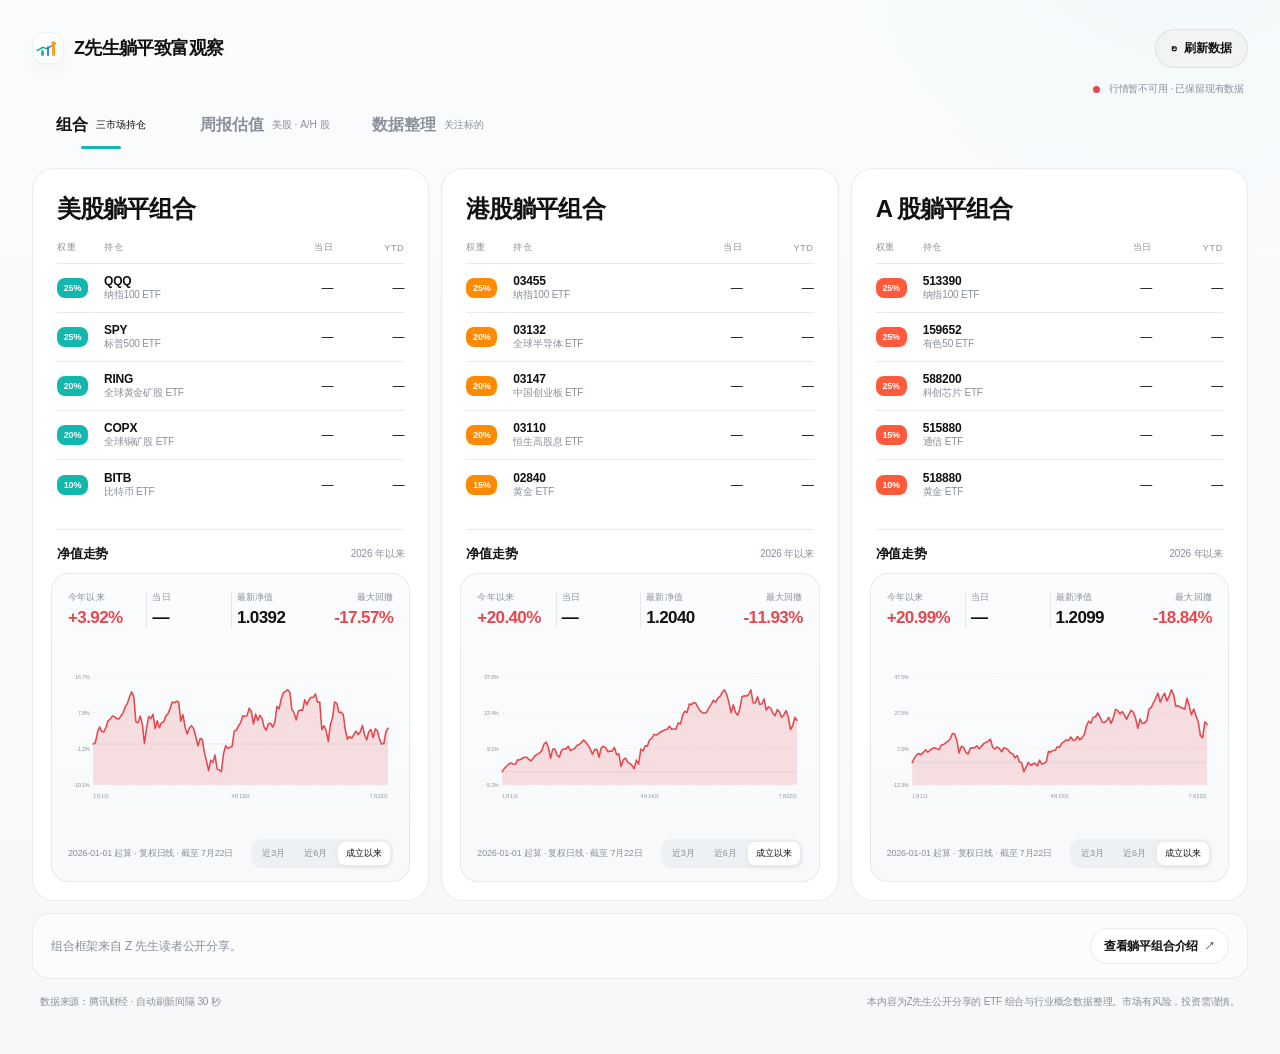
==== commit 75937823: "show holdings before portfolio performance" ====
--- a/index.html
+++ b/index.html
@@ -57,46 +57,37 @@
       <article class="portfolio us" id="port-us">
         <div class="portfolio-header">
           <div class="left"><span class="name">美股躺平组合</span></div>
-          <div class="portfolio-view-tabs" role="tablist" aria-label="美股组合视图">
-            <button class="portfolio-view-tab active" id="portfolio-tab-us-chart" data-portfolio-key="us" data-portfolio-view="chart" role="tab" aria-controls="chart-us" aria-selected="true">走势</button>
-            <button class="portfolio-view-tab" id="portfolio-tab-us-holdings" data-portfolio-key="us" data-portfolio-view="holdings" role="tab" aria-controls="holdings-panel-us" aria-selected="false">持仓</button>
-          </div>
         </div>
-        <div class="portfolio-chart" id="chart-us" role="tabpanel" aria-labelledby="portfolio-tab-us-chart"></div>
-        <div class="holdings" id="holdings-panel-us" role="tabpanel" aria-labelledby="portfolio-tab-us-holdings" hidden>
+        <div class="holdings" id="holdings-panel-us" aria-label="美股组合持仓">
           <div class="change-header"><span>权重</span><span>持仓</span><span>当日</span><span>YTD</span></div>
           <div id="holdings-us"></div>
         </div>
+        <div class="portfolio-section-heading"><strong>净值走势</strong><span>2026 年以来</span></div>
+        <div class="portfolio-chart" id="chart-us" aria-label="美股组合净值走势"></div>
       </article>
 
       <article class="portfolio hk" id="port-hk">
         <div class="portfolio-header">
           <div class="left"><span class="name">港股躺平组合</span></div>
-          <div class="portfolio-view-tabs" role="tablist" aria-label="港股组合视图">
-            <button class="portfolio-view-tab active" id="portfolio-tab-hk-chart" data-portfolio-key="hk" data-portfolio-view="chart" role="tab" aria-controls="chart-hk" aria-selected="true">走势</button>
-            <button class="portfolio-view-tab" id="portfolio-tab-hk-holdings" data-portfolio-key="hk" data-portfolio-view="holdings" role="tab" aria-controls="holdings-panel-hk" aria-selected="false">持仓</button>
-          </div>
         </div>
-        <div class="portfolio-chart" id="chart-hk" role="tabpanel" aria-labelledby="portfolio-tab-hk-chart"></div>
-        <div class="holdings" id="holdings-panel-hk" role="tabpanel" aria-labelledby="portfolio-tab-hk-holdings" hidden>
+        <div class="holdings" id="holdings-panel-hk" aria-label="港股组合持仓">
           <div class="change-header"><span>权重</span><span>持仓</span><span>当日</span><span>YTD</span></div>
           <div id="holdings-hk"></div>
         </div>
+        <div class="portfolio-section-heading"><strong>净值走势</strong><span>2026 年以来</span></div>
+        <div class="portfolio-chart" id="chart-hk" aria-label="港股组合净值走势"></div>
       </article>
 
       <article class="portfolio a" id="port-a">
         <div class="portfolio-header">
           <div class="left"><span class="name">A 股躺平组合</span></div>
-          <div class="portfolio-view-tabs" role="tablist" aria-label="A股组合视图">
-            <button class="portfolio-view-tab active" id="portfolio-tab-a-chart" data-portfolio-key="a" data-portfolio-view="chart" role="tab" aria-controls="chart-a" aria-selected="true">走势</button>
-            <button class="portfolio-view-tab" id="portfolio-tab-a-holdings" data-portfolio-key="a" data-portfolio-view="holdings" role="tab" aria-controls="holdings-panel-a" aria-selected="false">持仓</button>
-          </div>
         </div>
-        <div class="portfolio-chart" id="chart-a" role="tabpanel" aria-labelledby="portfolio-tab-a-chart"></div>
-        <div class="holdings" id="holdings-panel-a" role="tabpanel" aria-labelledby="portfolio-tab-a-holdings" hidden>
+        <div class="holdings" id="holdings-panel-a" aria-label="A股组合持仓">
           <div class="change-header"><span>权重</span><span>持仓</span><span>当日</span><span>YTD</span></div>
           <div id="holdings-a"></div>
         </div>
+        <div class="portfolio-section-heading"><strong>净值走势</strong><span>2026 年以来</span></div>
+        <div class="portfolio-chart" id="chart-a" aria-label="A股组合净值走势"></div>
       </article>
 
       <div class="portfolio-source portfolio-source-bottom">
--- a/style.css
+++ b/style.css
@@ -161,20 +161,15 @@
 }
 .portfolio-header .left { min-width:0; margin-top:0; }
 .portfolio-header .name { font-size:24px; font-weight:680; letter-spacing:-.04em; }
-.portfolio-view-tabs {
-  display:inline-flex; padding:3px; border-radius:11px; background:#f2f4f7;
-}
-.portfolio-view-tab {
-  min-width:47px; padding:6px 10px; color:var(--text-dim); border:0; border-radius:8px;
-  background:transparent; cursor:pointer; font-size:11px; font-weight:650;
-}
-.portfolio-view-tab.active {
-  color:var(--text); background:#fff; box-shadow:0 2px 8px rgba(17,24,39,.07);
-}
-
 .positive-text { color:var(--red); }
 .negative-text { color:var(--green); }
 
+.portfolio-section-heading {
+  display:flex; justify-content:space-between; align-items:center;
+  margin:2px 24px 10px; padding-top:15px; border-top:1px solid var(--border);
+}
+.portfolio-section-heading strong { font-size:13px; font-weight:680; }
+.portfolio-section-heading span { color:var(--text-dim); font-size:10px; }
 .portfolio-chart {
   margin:0 18px 18px; padding:17px 16px 13px; border:1px solid rgba(17,24,39,.07);
   border-radius:18px; background:linear-gradient(180deg,#fbfcfd,#f7f9fb);
@@ -237,10 +232,6 @@
 .chart-ranges button.active { color:var(--text); background:#fff; box-shadow:0 2px 7px rgba(17,24,39,.07); }
 .chart-unavailable { display:flex; flex-direction:column; align-items:center; gap:5px; padding:70px 16px; }
 .chart-unavailable span { color:var(--text-dim); font-size:11px; }
-.holdings[hidden],.portfolio-chart[hidden] { display:none !important; }
-.holdings:not([hidden]) { animation:panel-in .2s ease; }
-.portfolio-chart:not([hidden]) { animation:panel-in .2s ease; }
-
 .holdings { padding:0 24px 18px; }
 .change-header,.holding {
   display:grid; grid-template-columns:38px minmax(0,1fr) 62px 62px; gap:9px; align-items:center;
@@ -317,7 +308,7 @@
 .valuation-stat.buy strong { color:var(--green); }
 .valuation-stat.sell strong { color:var(--red); }
 .valuation-table-head,.valuation-row {
-  display:grid; grid-template-columns:minmax(260px,300px) 130px 160px minmax(420px,1fr); gap:18px; align-items:center;
+  display:grid; grid-template-columns:minmax(260px,300px) 130px minmax(520px,1fr); gap:22px; align-items:center;
 }
 .valuation-list,.valuation-note { grid-column:1/-1; }
 .valuation-table-head {
@@ -374,8 +365,8 @@
   border-color:rgba(255,255,255,.08);
   background:linear-gradient(180deg,rgba(255,255,255,.04),rgba(255,255,255,.02));
 }
-[data-theme="dark"] .portfolio-view-tabs,[data-theme="dark"] .chart-ranges { background:#242520; }
-[data-theme="dark"] .portfolio-view-tab.active,[data-theme="dark"] .chart-ranges button.active {
+[data-theme="dark"] .chart-ranges { background:#242520; }
+[data-theme="dark"] .chart-ranges button.active {
   color:#f5f5f1; background:#343630; box-shadow:none;
 }
 [data-theme="dark"] .chart-grid-line { stroke:rgba(255,255,255,.09); }
@@ -467,14 +458,12 @@
   position:absolute; left:50%; top:15px; padding:4px 7px; border-radius:7px;
   color:#fff; background:#111827; font-size:11px; white-space:nowrap; transform:translateX(-50%);
 }
-.valuation-status { text-align:left; }
 .status-chip { display:inline-block; padding:7px 10px; border-radius:999px; font-size:11px; font-weight:760; }
 .status-chip.inline { display:none; }
 .status-chip.strong-buy,.status-chip.buy { color:var(--green); background:var(--green-bg); }
 .status-chip.watch { color:var(--text-dim); background:#f3f6fb; }
 .status-chip.fair { color:#9c6a15; background:rgba(211,161,71,.12); }
 .status-chip.sell { color:var(--red); background:var(--red-bg); }
-.valuation-status small { display:block; margin-top:7px; color:var(--text-dim); font-size:11px; line-height:1.45; }
 .valuation-note {
   display:block; padding:18px 14px 0;
   border-top:1px solid var(--border); color:var(--text-dim); font-size:12px;
@@ -557,9 +546,7 @@
   .valuation-summary { margin:12px 0 16px; border-radius:18px; }
   .valuation-table-head { display:none; }
   .valuation-row { grid-template-columns:minmax(240px,1fr) 110px; gap:14px; }
-  .valuation-status { grid-column:1/-1; display:flex; align-items:center; justify-content:flex-start; gap:8px; }
   .valuation-range { grid-column:1/-1; }
-  .valuation-status small { margin:0; }
 }
 @media (max-width:640px) {
   .main-container {
@@ -652,8 +639,7 @@
   }
   .portfolio-header .left { min-width:0; margin-top:0; }
   .portfolio-header .name { font-size:21px; white-space:nowrap; }
-  .portfolio-view-tabs { padding:3px; border-radius:10px; }
-  .portfolio-view-tab { min-width:44px; padding:5px 8px; font-size:10px; }
+  .portfolio-section-heading { margin:0 19px 8px; padding-top:13px; }
   .portfolio-chart { margin:0 12px 12px; padding:14px 12px 11px; border-radius:17px; }
   .chart-head { gap:7px; }
   .chart-metrics { gap:3px; }
@@ -665,8 +651,8 @@
   .nav-chart { height:188px; }
   .chart-line { stroke-width:2.7; }
   .chart-y-label,.chart-x-label { font-size:9px; }
-  .chart-footer { align-items:flex-end; gap:6px; }
-  .chart-origin { max-width:105px; overflow:hidden; font-size:8px; text-overflow:ellipsis; white-space:nowrap; }
+  .chart-footer { justify-content:flex-end; align-items:flex-end; gap:6px; }
+  .chart-origin { display:none; }
   .chart-ranges button { padding:5px 7px; font-size:8px; }
   .holdings { padding:0 19px 13px; }
   .footer {
@@ -745,7 +731,6 @@
   }
   .valuation-current strong { font-size:23px; line-height:1; letter-spacing:-.045em; }
   .valuation-current span { margin-top:6px; line-height:1.1; }
-  .valuation-status { display:none; }
   .signal-pill { font-size:9px; }
   .valuation-range { grid-column:1/-1; padding-top:0; }
   .range-labels { gap:5px; margin-bottom:7px; font-size:10px; }
@@ -754,9 +739,6 @@
   .price-pin { width:12px; height:12px; border-width:2px; box-shadow:0 3px 9px rgba(15,23,42,.16); }
   .price-pin b { top:10px; bottom:auto; padding:3px 6px; border-radius:6px; font-size:9px; }
   .status-chip { padding:5px 8px; font-size:10px; }
-  .valuation-status small {
-    display:none;
-  }
   .valuation-note { padding:14px 8px 0; font-size:11px; line-height:1.45; }
   .share-toolbar { justify-content:stretch; }
   .sort-btn { flex:1; padding-inline:4px; }
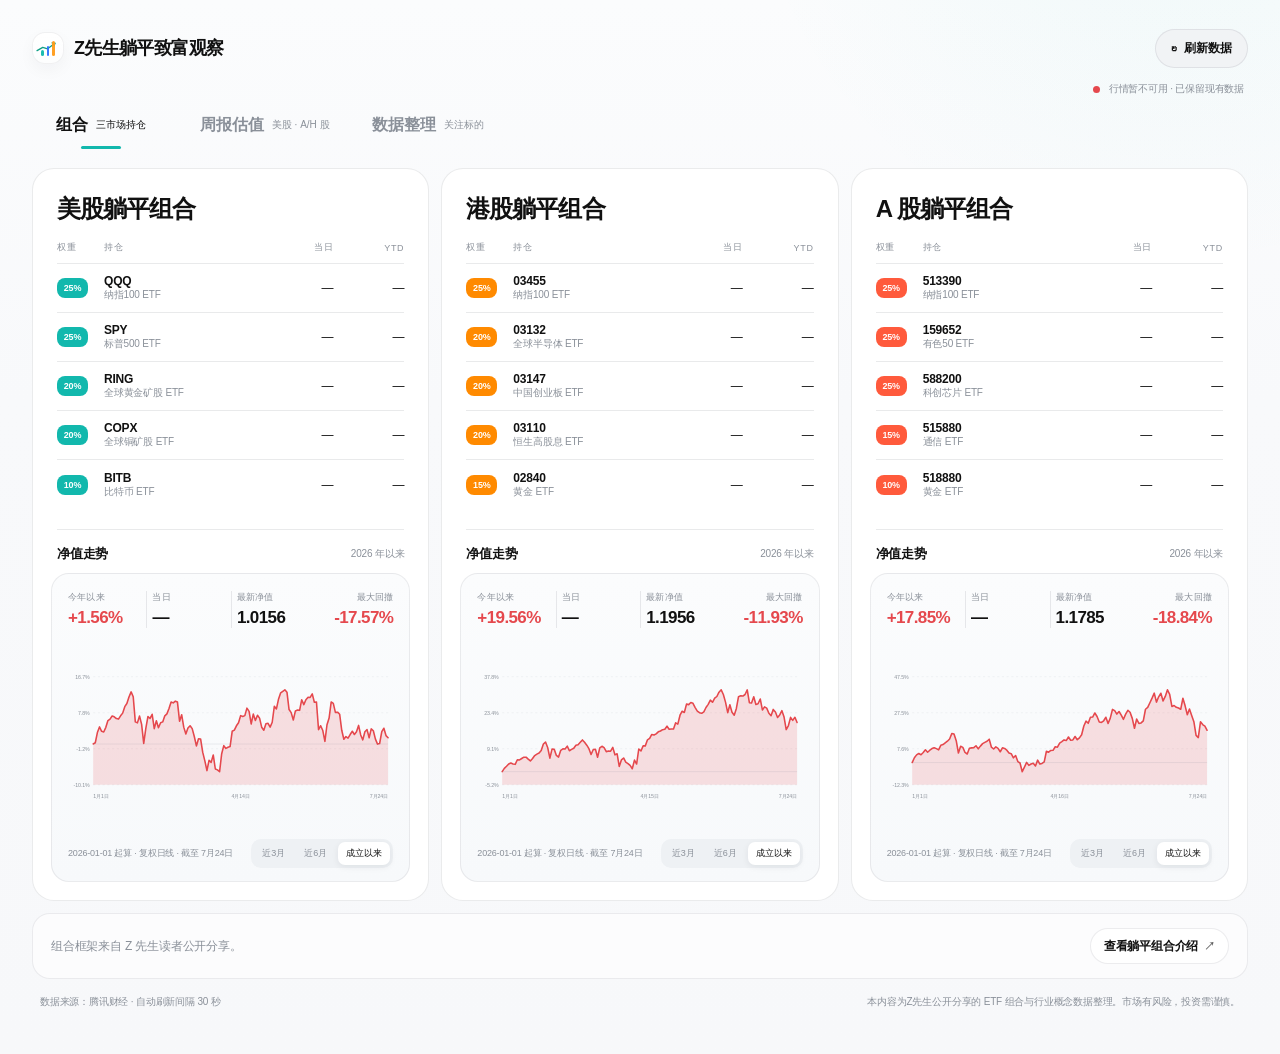
==== commit 96622288: "update weekly valuation data and filters" ====
--- a/index.html
+++ b/index.html
@@ -5,7 +5,7 @@
   <meta name="viewport" content="width=device-width, initial-scale=1">
   <meta name="theme-color" content="#f2f2ef">
   <title>Z先生躺平致富观察 · 数据整理</title>
-  <link rel="stylesheet" href="style.css?v=20">
+  <link rel="stylesheet" href="style.css?v=22">
 </head>
 <body>
   <main class="main-container">
@@ -115,7 +115,7 @@
 
         <div class="valuation-summary" id="valuationSummary">
           <div class="valuation-stat"><span>跟踪标的</span><strong id="valuationTotalCount">9</strong><em>Watchlist</em></div>
-          <div class="valuation-stat buy"><span>买入信号</span><strong id="buySignalCount">--</strong><em>Entry</em></div>
+          <button class="valuation-stat buy valuation-filter" id="buySignalFilter" type="button" aria-pressed="false" title="只看处于买入区间的标的"><span>买入信号</span><strong id="buySignalCount">--</strong><em>点击筛选</em></button>
           <div class="valuation-stat sell"><span>卖出观察</span><strong id="sellSignalCount">--</strong><em>Take profit</em></div>
           <div class="valuation-stat"><span id="valuationReserveLabel">现金 / 美债</span><strong id="valuationReserve">13.7%</strong><em>Reserve</em></div>
         </div>
@@ -159,8 +159,8 @@
 
   <script src="portfolio_config.js?v=1"></script>
   <script src="data.js?v=4"></script>
-  <script src="valuation.js?v=10"></script>
+  <script src="valuation.js?v=11"></script>
   <script src="portfolio_history.js?v=3"></script>
-  <script src="app.js?v=14"></script>
+  <script src="app.js?v=16"></script>
 </body>
 </html>
--- a/style.css
+++ b/style.css
@@ -300,13 +300,22 @@
   display:grid; grid-template-columns:repeat(4,minmax(96px,1fr)); gap:0; align-self:center; margin:0;
   border:1px solid rgba(17,24,39,.08); border-radius:999px; background:#fbfcfd; overflow:hidden;
 }
-.valuation-stat { position:relative; padding:9px 17px; border-left:1px solid rgba(17,24,39,.07); background:transparent; }
+.valuation-stat { position:relative; padding:9px 17px; border:0; border-left:1px solid rgba(17,24,39,.07); color:inherit; background:transparent; font:inherit; text-align:left; }
 .valuation-stat:first-child { border-left:0; }
 .valuation-stat span { display:inline-block; margin-right:8px; color:var(--text-dim); font-size:11px; vertical-align:middle; }
 .valuation-stat strong { font-size:21px; font-weight:680; letter-spacing:-.045em; vertical-align:middle; }
 .valuation-stat em { display:none; }
 .valuation-stat.buy strong { color:var(--green); }
 .valuation-stat.sell strong { color:var(--red); }
+.valuation-filter { cursor:pointer; transition:background .18s ease,box-shadow .18s ease; }
+.valuation-filter:hover { background:rgba(18,184,173,.055); }
+.valuation-filter.active {
+  background:rgba(18,184,173,.1); box-shadow:inset 0 0 0 1px rgba(18,164,116,.15);
+}
+.valuation-filter.active::after {
+  content:"筛选中"; position:absolute; right:10px; top:50%; color:var(--green);
+  font-size:9px; font-weight:700; transform:translateY(-50%);
+}
 .valuation-table-head,.valuation-row {
   display:grid; grid-template-columns:minmax(260px,300px) 130px minmax(520px,1fr); gap:22px; align-items:center;
 }
@@ -351,6 +360,13 @@
 }
 .valuation-holding.watch {
   color:#8a9099; background:#f3f5f7;
+}
+.valuation-holding.cleared {
+  color:#7c6a58; background:#f4efe9;
+}
+.valuation-empty {
+  grid-column:1/-1; margin-top:9px; padding:42px 20px; border:1px dashed rgba(17,24,39,.12);
+  border-radius:18px; color:var(--text-dim); text-align:center;
 }
 
 [data-theme="dark"] .portfolio,
@@ -407,6 +423,12 @@
 [data-theme="dark"] .valuation-holding.active {
   color:#71dec5; background:rgba(96,212,186,.14);
 }
+[data-theme="dark"] .valuation-holding.cleared {
+  color:#d4b99e; background:rgba(180,145,111,.14);
+}
+[data-theme="dark"] .valuation-filter:hover,
+[data-theme="dark"] .valuation-filter.active { background:rgba(96,212,186,.11); }
+[data-theme="dark"] .valuation-empty { border-color:rgba(255,255,255,.1); }
 [data-theme="dark"] .valuation-current .valuation-price-source { color:#e0b45f; }
 [data-theme="dark"] .range-labels span:nth-child(1) {
   color:#78dfc7; background:rgba(96,212,186,.11);
@@ -692,6 +714,8 @@
     min-width:0; padding:1px 5px; border-left:1px solid rgba(17,24,39,.07);
     border-radius:0; background:transparent; text-align:center;
   }
+  .valuation-filter { text-align:center; }
+  .valuation-filter.active::after { display:none; }
   .valuation-stat:first-child { border-left:0; }
   .valuation-stat span {
     display:block; margin-bottom:3px; overflow:hidden;
@@ -722,7 +746,7 @@
     font-size:9px; line-height:1; white-space:nowrap;
   }
   .status-chip.inline { display:none; }
-  .valuation-company strong { font-size:20px; letter-spacing:-.035em; }
+  .valuation-company strong { font-size:18px; letter-spacing:-.03em; }
   .valuation-company>span.valuation-meta { display:none; }
   .valuation-company>span,.valuation-current span { margin-top:4px; font-size:11px; }
   .valuation-current {
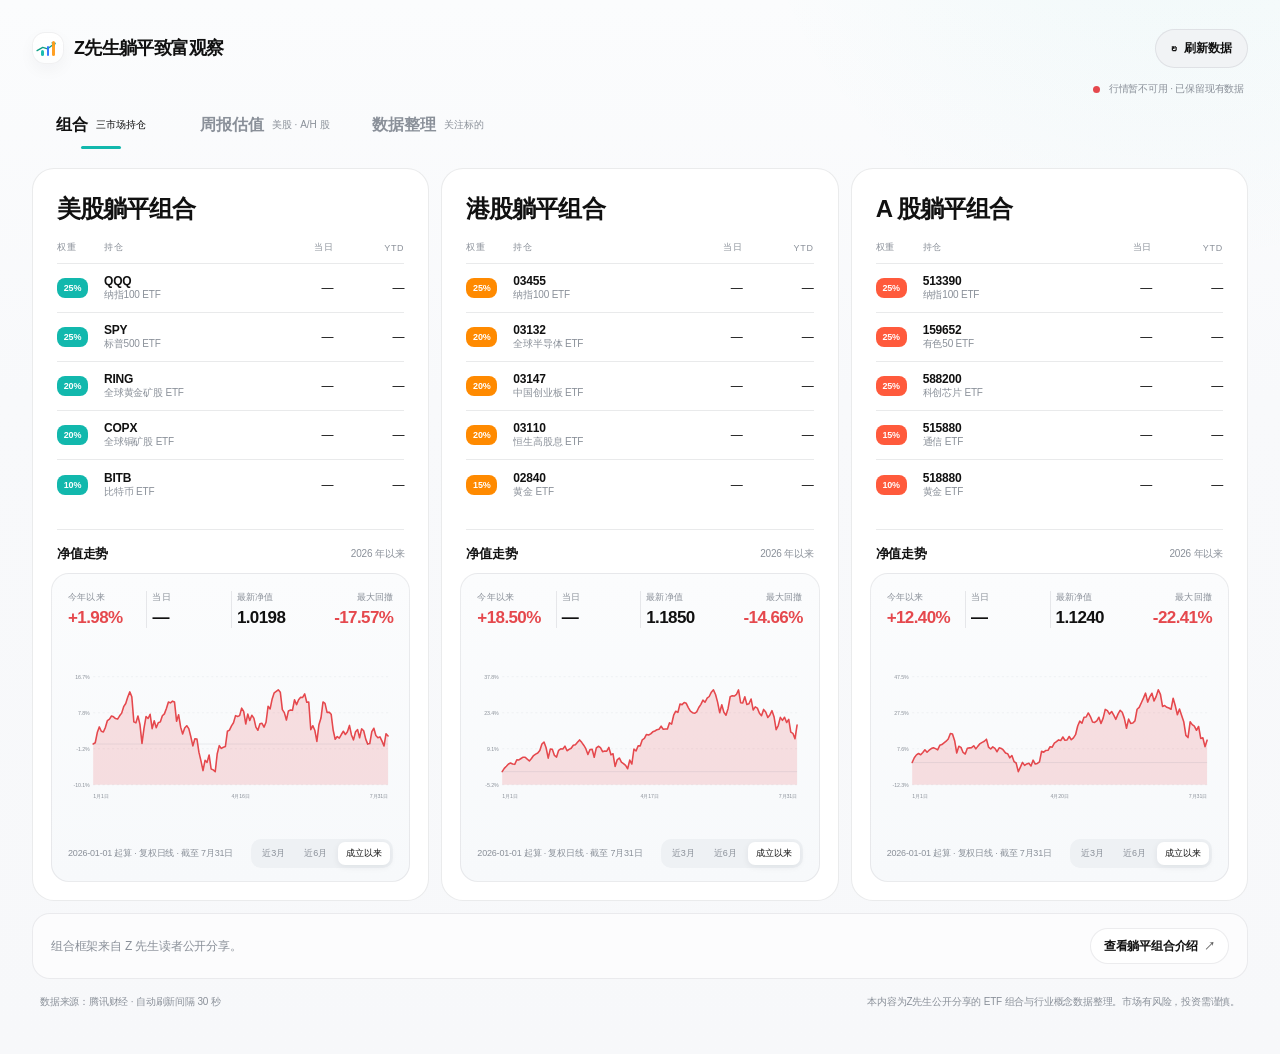
==== commit 309667fc: "update valuation status after full exit" ====
--- a/index.html
+++ b/index.html
@@ -1,166 +1,167 @@
-<!doctype html>
-<html lang="zh-CN">
-<head>
-  <meta charset="utf-8">
-  <meta name="viewport" content="width=device-width, initial-scale=1">
-  <meta name="theme-color" content="#f2f2ef">
-  <title>Z先生躺平致富观察 · 数据整理</title>
-  <link rel="stylesheet" href="style.css?v=22">
-</head>
-<body>
-  <main class="main-container">
-    <nav class="topbar" aria-label="顶部导航">
-      <div class="brand">
-        <span class="brand-mark" aria-hidden="true">
-          <i></i><i></i><i></i>
-          <svg viewBox="0 0 32 22" focusable="false">
-            <path class="brand-line" d="M5 15.5 L12 11.5 L18 13.2 L27 6.4"></path>
-            <path class="brand-arrow" d="M23.4 5.9 L27 6.4 L26.1 9.7"></path>
-          </svg>
-        </span>
-        <span class="brand-en">Balance</span>
-        <span class="brand-cn">Z先生躺平致富观察</span>
-      </div>
-      <button class="btn-refresh" id="btnRefresh" onclick="refreshAll()">
-        <span class="refresh-icon" aria-hidden="true">↻</span>
-        刷新数据
-      </button>
-    </nav>
-
-    <header class="header">
-      <p class="eyebrow">Multi-market portfolio</p>
-      <h1>Z先生躺平致富观察<span class="desktop-break"><br></span><span class="mobile-divider"> · </span>数据整理</h1>
-      <p class="subtitle">三市场 ETF 组合与公开分享记录，在同一视野中保持清晰。</p>
-    </header>
-
-    <div class="status-bar">
-      <div class="status-left">
-        <div class="dot loading" id="statusDot"></div>
-        <span class="time" id="statusText">正在加载数据...</span>
-        <span class="update-badge" id="updateBadge"></span>
-      </div>
-    </div>
-
-    <nav class="page-tabs" role="tablist" aria-label="数据类型">
-      <button class="page-tab active" id="page-tab-portfolio" data-page-tab="portfolio" role="tab" aria-controls="panel-portfolio" aria-selected="true">
-        <span>组合</span><small>三市场持仓</small>
-      </button>
-      <button class="page-tab" id="page-tab-valuation" data-page-tab="valuation" role="tab" aria-controls="panel-valuation" aria-selected="false">
-        <span>周报估值</span><small>美股 · A/H 股</small>
-      </button>
-      <button class="page-tab" id="page-tab-research" data-page-tab="research" role="tab" aria-controls="panel-research" aria-selected="false">
-        <span>数据整理</span><small>关注标的</small>
-      </button>
-    </nav>
-
-    <section class="portfolios page-panel active" id="panel-portfolio" data-page-panel="portfolio" role="tabpanel" aria-labelledby="page-tab-portfolio" aria-label="三市场组合">
-      <article class="portfolio us" id="port-us">
-        <div class="portfolio-header">
-          <div class="left"><span class="name">美股躺平组合</span></div>
-        </div>
-        <div class="holdings" id="holdings-panel-us" aria-label="美股组合持仓">
-          <div class="change-header"><span>权重</span><span>持仓</span><span>当日</span><span>YTD</span></div>
-          <div id="holdings-us"></div>
-        </div>
-        <div class="portfolio-section-heading"><strong>净值走势</strong><span>2026 年以来</span></div>
-        <div class="portfolio-chart" id="chart-us" aria-label="美股组合净值走势"></div>
-      </article>
-
-      <article class="portfolio hk" id="port-hk">
-        <div class="portfolio-header">
-          <div class="left"><span class="name">港股躺平组合</span></div>
-        </div>
-        <div class="holdings" id="holdings-panel-hk" aria-label="港股组合持仓">
-          <div class="change-header"><span>权重</span><span>持仓</span><span>当日</span><span>YTD</span></div>
-          <div id="holdings-hk"></div>
-        </div>
-        <div class="portfolio-section-heading"><strong>净值走势</strong><span>2026 年以来</span></div>
-        <div class="portfolio-chart" id="chart-hk" aria-label="港股组合净值走势"></div>
-      </article>
-
-      <article class="portfolio a" id="port-a">
-        <div class="portfolio-header">
-          <div class="left"><span class="name">A 股躺平组合</span></div>
-        </div>
-        <div class="holdings" id="holdings-panel-a" aria-label="A股组合持仓">
-          <div class="change-header"><span>权重</span><span>持仓</span><span>当日</span><span>YTD</span></div>
-          <div id="holdings-a"></div>
-        </div>
-        <div class="portfolio-section-heading"><strong>净值走势</strong><span>2026 年以来</span></div>
-        <div class="portfolio-chart" id="chart-a" aria-label="A股组合净值走势"></div>
-      </article>
-
-      <div class="portfolio-source portfolio-source-bottom">
-        <span>组合框架来自 Z 先生读者公开分享。</span>
-        <a class="source-link" href="https://mp.weixin.qq.com/s/socfOaEL1oy_O1oy9KDxfg?mpshare=1&scene=1&srcid=06223Ph6VaSdSX12KJ5vGf9b&sharer_shareinfo=cab9802d041a689b753613cdbefbc9a9&sharer_shareinfo_first=cab9802d041a689b753613cdbefbc9a9&from=industrynews&color_scheme=light#rd" target="_blank" rel="noreferrer">查看躺平组合介绍</a>
-      </div>
-    </section>
-
-    <section class="valuation-section page-panel" id="panel-valuation" data-page-panel="valuation" role="tabpanel" aria-labelledby="page-tab-valuation" aria-label="估值雷达" hidden>
-      <div class="valuation-card">
+<!doctype html>
+<html lang="zh-CN">
+<head>
+  <meta charset="utf-8">
+  <meta name="viewport" content="width=device-width, initial-scale=1">
+  <meta name="theme-color" content="#f2f2ef">
+  <title>Z先生躺平致富观察 · 数据整理</title>
+  <link rel="stylesheet" href="style.css?v=23">
+</head>
+<body>
+  <main class="main-container">
+    <nav class="topbar" aria-label="顶部导航">
+      <div class="brand">
+        <span class="brand-mark" aria-hidden="true">
+          <i></i><i></i><i></i>
+          <svg viewBox="0 0 32 22" focusable="false">
+            <path class="brand-line" d="M5 15.5 L12 11.5 L18 13.2 L27 6.4"></path>
+            <path class="brand-arrow" d="M23.4 5.9 L27 6.4 L26.1 9.7"></path>
+          </svg>
+        </span>
+        <span class="brand-en">Balance</span>
+        <span class="brand-cn">Z先生躺平致富观察</span>
+      </div>
+      <button class="btn-refresh" id="btnRefresh" onclick="refreshAll()">
+        <span class="refresh-icon" aria-hidden="true">↻</span>
+        刷新数据
+      </button>
+    </nav>
+
+    <header class="header">
+      <p class="eyebrow">Multi-market portfolio</p>
+      <h1>Z先生躺平致富观察<span class="desktop-break"><br></span><span class="mobile-divider"> · </span>数据整理</h1>
+      <p class="subtitle">三市场 ETF 组合与公开分享记录，在同一视野中保持清晰。</p>
+    </header>
+
+    <div class="status-bar">
+      <div class="status-left">
+        <div class="dot loading" id="statusDot"></div>
+        <span class="time" id="statusText">正在加载数据...</span>
+        <span class="update-badge" id="updateBadge"></span>
+      </div>
+    </div>
+
+    <nav class="page-tabs" role="tablist" aria-label="数据类型">
+      <button class="page-tab active" id="page-tab-portfolio" data-page-tab="portfolio" role="tab" aria-controls="panel-portfolio" aria-selected="true">
+        <span>组合</span><small>三市场持仓</small>
+      </button>
+      <button class="page-tab" id="page-tab-valuation" data-page-tab="valuation" role="tab" aria-controls="panel-valuation" aria-selected="false">
+        <span>周报估值</span><small>美股 · A/H 股</small>
+      </button>
+      <button class="page-tab" id="page-tab-research" data-page-tab="research" role="tab" aria-controls="panel-research" aria-selected="false">
+        <span>数据整理</span><small>关注标的</small>
+      </button>
+    </nav>
+
+    <section class="portfolios page-panel active" id="panel-portfolio" data-page-panel="portfolio" role="tabpanel" aria-labelledby="page-tab-portfolio" aria-label="三市场组合">
+      <article class="portfolio us" id="port-us">
+        <div class="portfolio-header">
+          <div class="left"><span class="name">美股躺平组合</span></div>
+        </div>
+        <div class="holdings" id="holdings-panel-us" aria-label="美股组合持仓">
+          <div class="change-header"><span>权重</span><span>持仓</span><span>当日</span><span>YTD</span></div>
+          <div id="holdings-us"></div>
+        </div>
+        <div class="portfolio-section-heading"><strong>净值走势</strong><span>2026 年以来</span></div>
+        <div class="portfolio-chart" id="chart-us" aria-label="美股组合净值走势"></div>
+      </article>
+
+      <article class="portfolio hk" id="port-hk">
+        <div class="portfolio-header">
+          <div class="left"><span class="name">港股躺平组合</span></div>
+        </div>
+        <div class="holdings" id="holdings-panel-hk" aria-label="港股组合持仓">
+          <div class="change-header"><span>权重</span><span>持仓</span><span>当日</span><span>YTD</span></div>
+          <div id="holdings-hk"></div>
+        </div>
+        <div class="portfolio-section-heading"><strong>净值走势</strong><span>2026 年以来</span></div>
+        <div class="portfolio-chart" id="chart-hk" aria-label="港股组合净值走势"></div>
+      </article>
+
+      <article class="portfolio a" id="port-a">
+        <div class="portfolio-header">
+          <div class="left"><span class="name">A 股躺平组合</span></div>
+        </div>
+        <div class="holdings" id="holdings-panel-a" aria-label="A股组合持仓">
+          <div class="change-header"><span>权重</span><span>持仓</span><span>当日</span><span>YTD</span></div>
+          <div id="holdings-a"></div>
+        </div>
+        <div class="portfolio-section-heading"><strong>净值走势</strong><span>2026 年以来</span></div>
+        <div class="portfolio-chart" id="chart-a" aria-label="A股组合净值走势"></div>
+      </article>
+
+      <div class="portfolio-source portfolio-source-bottom">
+        <span>组合框架来自 Z 先生读者公开分享。</span>
+        <a class="source-link" href="https://mp.weixin.qq.com/s/socfOaEL1oy_O1oy9KDxfg?mpshare=1&scene=1&srcid=06223Ph6VaSdSX12KJ5vGf9b&sharer_shareinfo=cab9802d041a689b753613cdbefbc9a9&sharer_shareinfo_first=cab9802d041a689b753613cdbefbc9a9&from=industrynews&color_scheme=light#rd" target="_blank" rel="noreferrer">查看躺平组合介绍</a>
+      </div>
+    </section>
+
+    <section class="valuation-section page-panel" id="panel-valuation" data-page-panel="valuation" role="tabpanel" aria-labelledby="page-tab-valuation" aria-label="估值雷达" hidden>
+      <div class="valuation-card">
         <div class="valuation-header">
-          <a class="valuation-method-link" href="https://mp.weixin.qq.com/s/TPaGAS_BdopkUDS5hRU62A" target="_blank" rel="noreferrer">查看估值方法说明</a>
-          <span class="valuation-update-stamp" id="valuationUpdateStamp"></span>
-          <div class="valuation-legend" aria-label="估值状态图例">
-            <span><i class="legend-dot buy"></i>买入区</span>
-            <span><i class="legend-dot fair"></i>合理区</span>
-            <span><i class="legend-dot sell"></i>卖出区</span>
+          <a class="valuation-method-link" href="https://mp.weixin.qq.com/s/TPaGAS_BdopkUDS5hRU62A" target="_blank" rel="noreferrer">查看估值方法说明</a>
+          <span class="valuation-update-stamp" id="valuationUpdateStamp"></span>
+          <div class="valuation-legend" aria-label="估值状态图例">
+            <span><i class="legend-dot buy"></i>买入区</span>
+            <span><i class="legend-dot fair"></i>合理区</span>
+            <span><i class="legend-dot sell"></i>卖出区</span>
           </div>
         </div>
+        <div class="valuation-market-notice" id="valuationMarketNotice" hidden></div>
 
         <div class="valuation-tabs" role="tablist" aria-label="估值市场">
-          <button class="valuation-tab active" id="valuation-tab-us" data-market="us" role="tab" aria-selected="true">美股估值</button>
-          <button class="valuation-tab" id="valuation-tab-ah" data-market="ah" role="tab" aria-selected="false">A / H 股估值</button>
-        </div>
-
-        <div class="valuation-summary" id="valuationSummary">
-          <div class="valuation-stat"><span>跟踪标的</span><strong id="valuationTotalCount">9</strong><em>Watchlist</em></div>
-          <button class="valuation-stat buy valuation-filter" id="buySignalFilter" type="button" aria-pressed="false" title="只看处于买入区间的标的"><span>买入信号</span><strong id="buySignalCount">--</strong><em>点击筛选</em></button>
-          <div class="valuation-stat sell"><span>卖出观察</span><strong id="sellSignalCount">--</strong><em>Take profit</em></div>
-          <div class="valuation-stat"><span id="valuationReserveLabel">现金 / 美债</span><strong id="valuationReserve">13.7%</strong><em>Reserve</em></div>
-        </div>
-
-        <div class="valuation-table-head" aria-hidden="true">
-          <span>股票 / 持仓</span>
-          <span>实时价格</span>
-          <span>估值位置</span>
-          <span>当前状态</span>
-        </div>
-        <div class="valuation-list" id="valuationList"></div>
-
-        <div class="valuation-note">
-          <span id="valuationSourceNote">估值基准来自所提供的美股周报截图，双数值代表两档情景假设。</span>
-        </div>
-      </div>
-    </section>
-
-    <section class="share-section page-panel" id="panel-research" data-page-panel="research" role="tabpanel" aria-labelledby="page-tab-research" hidden>
-      <div class="share-card">
-        <div class="share-toolbar">
-          <span class="sort-label">排序</span>
-          <button class="sort-btn active" id="sort-default" onclick="sortShares('default')">默认</button>
-          <button class="sort-btn" id="sort-since-desc" onclick="sortShares('since-desc')">累计表现</button>
-          <button class="sort-btn" id="sort-date-desc" onclick="sortShares('date-desc')">最新记录</button>
-        </div>
-
-        <div class="share-table-header">
-          <span></span><span>代码</span><span>名称</span>
-          <span>当日</span><span>累计</span>
-        </div>
-        <div class="share-items" id="share-list"></div>
-      </div>
-    </section>
-
-    <footer class="footer">
-      <span>数据来源：腾讯财经 · 自动刷新间隔 30 秒</span>
-      <span class="footer-note">本内容为Z先生公开分享的 ETF 组合与行业概念数据整理。市场有风险，投资需谨慎。</span>
-    </footer>
-  </main>
-
-  <script src="portfolio_config.js?v=1"></script>
-  <script src="data.js?v=4"></script>
-  <script src="valuation.js?v=11"></script>
-  <script src="portfolio_history.js?v=3"></script>
-  <script src="app.js?v=16"></script>
-</body>
-</html>
+          <button class="valuation-tab active" id="valuation-tab-us" data-market="us" role="tab" aria-selected="true">美股估值</button>
+          <button class="valuation-tab" id="valuation-tab-ah" data-market="ah" role="tab" aria-selected="false">A / H 股估值</button>
+        </div>
+
+        <div class="valuation-summary" id="valuationSummary">
+          <div class="valuation-stat"><span>跟踪标的</span><strong id="valuationTotalCount">9</strong><em>Watchlist</em></div>
+          <button class="valuation-stat buy valuation-filter" id="buySignalFilter" type="button" aria-pressed="false" title="只看处于买入区间的标的"><span>买入信号</span><strong id="buySignalCount">--</strong><em>点击筛选</em></button>
+          <div class="valuation-stat sell"><span>卖出观察</span><strong id="sellSignalCount">--</strong><em>Take profit</em></div>
+          <div class="valuation-stat"><span id="valuationReserveLabel">现金 / 美债</span><strong id="valuationReserve">13.7%</strong><em>Reserve</em></div>
+        </div>
+
+        <div class="valuation-table-head" aria-hidden="true">
+          <span>股票 / 持仓</span>
+          <span>实时价格</span>
+          <span>估值位置</span>
+          <span>当前状态</span>
+        </div>
+        <div class="valuation-list" id="valuationList"></div>
+
+        <div class="valuation-note">
+          <span id="valuationSourceNote">估值基准来自所提供的美股周报截图，双数值代表两档情景假设。</span>
+        </div>
+      </div>
+    </section>
+
+    <section class="share-section page-panel" id="panel-research" data-page-panel="research" role="tabpanel" aria-labelledby="page-tab-research" hidden>
+      <div class="share-card">
+        <div class="share-toolbar">
+          <span class="sort-label">排序</span>
+          <button class="sort-btn active" id="sort-default" onclick="sortShares('default')">默认</button>
+          <button class="sort-btn" id="sort-since-desc" onclick="sortShares('since-desc')">累计表现</button>
+          <button class="sort-btn" id="sort-date-desc" onclick="sortShares('date-desc')">最新记录</button>
+        </div>
+
+        <div class="share-table-header">
+          <span></span><span>代码</span><span>名称</span>
+          <span>当日</span><span>累计</span>
+        </div>
+        <div class="share-items" id="share-list"></div>
+      </div>
+    </section>
+
+    <footer class="footer">
+      <span>数据来源：腾讯财经 · 自动刷新间隔 30 秒</span>
+      <span class="footer-note">本内容为Z先生公开分享的 ETF 组合与行业概念数据整理。市场有风险，投资需谨慎。</span>
+    </footer>
+  </main>
+
+  <script src="portfolio_config.js?v=1"></script>
+  <script src="data.js?v=4"></script>
+  <script src="valuation.js?v=12"></script>
+  <script src="portfolio_history.js?v=3"></script>
+  <script src="app.js?v=17"></script>
+</body>
+</html>
--- a/style.css
+++ b/style.css
@@ -1,779 +1,787 @@
-:root {
-  color-scheme:light;
-  --bg:#f7f8fa; --card:#fff; --card-hover:#f5f7f9;
-  --border:rgba(17,24,39,.09); --text:#111; --text-dim:#8a9099;
-  --accent-us:#12b8ad; --accent-hk:#ff8a00; --accent-a:#ff5a3c;
-  --accent-share:#7b61ff; --red:#e5484d; --green:#12a474;
-  --red-bg:rgba(229,72,77,.075); --green-bg:rgba(18,164,116,.085);
-  --shadow:0 18px 44px rgba(17,24,39,.045);
-}
-
-[data-theme="dark"] {
-  color-scheme:dark;
-  --bg:#111210; --card:rgba(31,32,29,.82); --card-hover:rgba(255,255,255,.04);
-  --border:rgba(255,255,255,.09); --text:#f2f2ed; --text-dim:#9c9d97;
-  --red:#ef7b70; --green:#60c39b; --red-bg:rgba(239,123,112,.1);
-  --green-bg:rgba(96,195,155,.1); --shadow:0 24px 70px rgba(0,0,0,.28);
-}
-
-* { box-sizing:border-box; }
-html { background:var(--bg); }
-[data-theme="dark"] { background:#111210; }
-body {
-  margin:0; min-height:100vh; color:var(--text);
-  background:
-    radial-gradient(circle at 92% -16%,rgba(18,184,173,.055),transparent 26%),
-    linear-gradient(180deg,#fbfcfd 0%,#f8f9fb 38%,var(--bg) 100%);
-  font-family:Inter,"SF Pro Display","SF Pro Text",-apple-system,BlinkMacSystemFont,
-    "Segoe UI","PingFang SC","Microsoft YaHei",sans-serif;
-  letter-spacing:-.012em;
-  transition:background-color .25s ease,color .25s ease;
-}
-button { font:inherit; }
-.main-container { position:relative; width:min(1480px,calc(100% - 64px)); margin:auto; padding:24px 0 44px; }
-
-.topbar { height:48px; display:flex; justify-content:space-between; align-items:center; margin-bottom:12px; }
-.brand { display:flex; align-items:center; gap:10px; font-size:18px; font-weight:720; letter-spacing:-.035em; line-height:1; }
-.brand-cn { display:inline; }
-.brand-en { display:none; }
-.brand-mark {
-  position:relative; display:flex; align-items:flex-end; gap:3px; width:32px; height:32px; padding:7px 8px 7px 8px;
-  border:1px solid rgba(17,24,39,.06); border-radius:13px;
-  background:linear-gradient(180deg,rgba(255,255,255,.9),rgba(255,255,255,.58));
-  box-shadow:0 6px 16px rgba(17,24,39,.038),inset 0 1px rgba(255,255,255,.86);
-}
-.brand-mark i { position:relative; z-index:1; width:3px; border-radius:999px; opacity:.95; }
-.brand-mark i:nth-child(1) { height:6px; background:#12b8ad; }
-.brand-mark i:nth-child(2) { height:10px; background:#2f73ff; }
-.brand-mark i:nth-child(3) { height:15px; background:#ff9b18; }
-.brand-mark svg {
-  position:absolute; inset:5px 4px auto auto; width:26px; height:18px; pointer-events:none;
-}
-.brand-mark path {
-  fill:none; stroke:#0f9f85; stroke-width:1.35; stroke-linecap:round; stroke-linejoin:round;
-  vector-effect:non-scaling-stroke;
-}
-.brand-mark .brand-arrow { stroke-width:1.2; }
-.btn-refresh {
-  display:flex; align-items:center; gap:7px; padding:10px 15px; color:var(--text);
-  border:1px solid rgba(17,24,39,.08); border-radius:999px; background:#f1f3f5;
-  box-shadow:none; cursor:pointer; font-size:12px; font-weight:650;
-}
-.btn-refresh:hover { transform:translateY(-1px); }
-.btn-refresh:disabled { opacity:.55; }
-.btn-refresh:disabled .refresh-icon { animation:spin .8s linear infinite; }
-@keyframes spin { to { transform:rotate(360deg); } }
-
-.header { display:none; }
-[data-theme="dark"] body {
-  background:
-    radial-gradient(circle at 92% -8%,rgba(76,91,119,.18),transparent 30%),
-    radial-gradient(circle at 8% 0,rgba(255,255,255,.035),transparent 24%),
-    var(--bg);
-}
-[data-theme="dark"] .brand-mark {
-  border-color:rgba(255,255,255,.09); background:rgba(255,255,255,.04); box-shadow:none;
-}
-[data-theme="dark"] .brand-mark path { stroke:#60d4ba; }
-.eyebrow,.section-kicker {
-  margin:0 0 8px; color:var(--text-dim); font-size:10px; font-weight:700;
-  letter-spacing:.16em; text-transform:uppercase;
-}
-.header .eyebrow { display:none; }
-.header h1 {
-  margin:0; max-width:none; font-size:clamp(34px,3vw,44px); font-weight:620;
-  line-height:1.05; letter-spacing:-.052em; white-space:nowrap;
-}
-.desktop-break { display:none; }
-.mobile-divider { display:inline; color:var(--text-dim); font-weight:400; }
-.subtitle {
-  display:none;
-}
-
-.status-bar {
-  display:flex; align-items:center; justify-content:flex-end; margin:-2px 4px 8px;
-  padding:0; color:var(--text-dim); font-size:10px;
-}
-.status-left { display:flex; align-items:center; gap:9px; }
-.dot { width:7px; height:7px; border-radius:50%; background:var(--green); }
-.dot.loading { background:var(--accent-us); animation:pulse 1.4s ease-in-out infinite; }
-.dot.warning { background:#d3a147; }
-.dot.error { background:var(--red); }
-@keyframes pulse { 50% { opacity:.35; } }
-.update-badge { display:none; color:var(--text-dim); }
-
-.page-tabs {
-  position:relative; z-index:10; display:grid; grid-template-columns:repeat(3,1fr);
-  gap:34px; width:max-content; margin:0 0 22px; padding:0 4px;
-  border:0; border-radius:0; background:transparent; box-shadow:none; backdrop-filter:none;
-}
-.page-tab {
-  position:relative; display:flex; align-items:center; justify-content:center; gap:8px; min-height:42px;
-  padding:4px 0; color:var(--text-dim); border:0; border-radius:0;
-  background:transparent; cursor:pointer;
-  transition:background .2s ease,color .2s ease,box-shadow .2s ease,transform .2s ease;
-}
-.page-tab span { font-size:16px; font-weight:620; }
-.page-tab small { font-size:10px; }
-.page-tab:hover { color:var(--text); background:transparent; }
-.page-tab.active {
-  color:var(--text); background:transparent; box-shadow:none;
-}
-.page-tab.active::after {
-  content:""; position:absolute; left:50%; bottom:-3px; width:40px; height:3px;
-  border-radius:999px; background:#12b8ad; transform:translateX(-50%);
-}
-.page-panel[hidden] { display:none !important; }
-.page-panel.active { animation:panel-in .24s cubic-bezier(.22,1,.36,1); }
-@keyframes panel-in {
-  from { opacity:0; transform:translateY(5px); }
-  to { opacity:1; transform:translateY(0); }
-}
-
-.portfolios {
-  display:grid; grid-template-columns:repeat(3,minmax(0,1fr)); gap:12px; padding:0;
-  border:0; border-radius:0; background:transparent; box-shadow:none; backdrop-filter:none;
-}
-.portfolio-source {
-  grid-column:1/-1; display:flex; justify-content:space-between; align-items:center; gap:14px;
-  margin-top:4px; padding:14px 18px; border:1px solid rgba(17,24,39,.075);
-  border-radius:18px; color:var(--text-dim); background:rgba(255,255,255,.56);
+:root {
+  color-scheme:light;
+  --bg:#f7f8fa; --card:#fff; --card-hover:#f5f7f9;
+  --border:rgba(17,24,39,.09); --text:#111; --text-dim:#8a9099;
+  --accent-us:#12b8ad; --accent-hk:#ff8a00; --accent-a:#ff5a3c;
+  --accent-share:#7b61ff; --red:#e5484d; --green:#12a474;
+  --red-bg:rgba(229,72,77,.075); --green-bg:rgba(18,164,116,.085);
+  --shadow:0 18px 44px rgba(17,24,39,.045);
+}
+
+[data-theme="dark"] {
+  color-scheme:dark;
+  --bg:#111210; --card:rgba(31,32,29,.82); --card-hover:rgba(255,255,255,.04);
+  --border:rgba(255,255,255,.09); --text:#f2f2ed; --text-dim:#9c9d97;
+  --red:#ef7b70; --green:#60c39b; --red-bg:rgba(239,123,112,.1);
+  --green-bg:rgba(96,195,155,.1); --shadow:0 24px 70px rgba(0,0,0,.28);
+}
+
+* { box-sizing:border-box; }
+html { background:var(--bg); }
+[data-theme="dark"] { background:#111210; }
+body {
+  margin:0; min-height:100vh; color:var(--text);
+  background:
+    radial-gradient(circle at 92% -16%,rgba(18,184,173,.055),transparent 26%),
+    linear-gradient(180deg,#fbfcfd 0%,#f8f9fb 38%,var(--bg) 100%);
+  font-family:Inter,"SF Pro Display","SF Pro Text",-apple-system,BlinkMacSystemFont,
+    "Segoe UI","PingFang SC","Microsoft YaHei",sans-serif;
+  letter-spacing:-.012em;
+  transition:background-color .25s ease,color .25s ease;
+}
+button { font:inherit; }
+.main-container { position:relative; width:min(1480px,calc(100% - 64px)); margin:auto; padding:24px 0 44px; }
+
+.topbar { height:48px; display:flex; justify-content:space-between; align-items:center; margin-bottom:12px; }
+.brand { display:flex; align-items:center; gap:10px; font-size:18px; font-weight:720; letter-spacing:-.035em; line-height:1; }
+.brand-cn { display:inline; }
+.brand-en { display:none; }
+.brand-mark {
+  position:relative; display:flex; align-items:flex-end; gap:3px; width:32px; height:32px; padding:7px 8px 7px 8px;
+  border:1px solid rgba(17,24,39,.06); border-radius:13px;
+  background:linear-gradient(180deg,rgba(255,255,255,.9),rgba(255,255,255,.58));
+  box-shadow:0 6px 16px rgba(17,24,39,.038),inset 0 1px rgba(255,255,255,.86);
+}
+.brand-mark i { position:relative; z-index:1; width:3px; border-radius:999px; opacity:.95; }
+.brand-mark i:nth-child(1) { height:6px; background:#12b8ad; }
+.brand-mark i:nth-child(2) { height:10px; background:#2f73ff; }
+.brand-mark i:nth-child(3) { height:15px; background:#ff9b18; }
+.brand-mark svg {
+  position:absolute; inset:5px 4px auto auto; width:26px; height:18px; pointer-events:none;
+}
+.brand-mark path {
+  fill:none; stroke:#0f9f85; stroke-width:1.35; stroke-linecap:round; stroke-linejoin:round;
+  vector-effect:non-scaling-stroke;
+}
+.brand-mark .brand-arrow { stroke-width:1.2; }
+.btn-refresh {
+  display:flex; align-items:center; gap:7px; padding:10px 15px; color:var(--text);
+  border:1px solid rgba(17,24,39,.08); border-radius:999px; background:#f1f3f5;
+  box-shadow:none; cursor:pointer; font-size:12px; font-weight:650;
+}
+.btn-refresh:hover { transform:translateY(-1px); }
+.btn-refresh:disabled { opacity:.55; }
+.btn-refresh:disabled .refresh-icon { animation:spin .8s linear infinite; }
+@keyframes spin { to { transform:rotate(360deg); } }
+
+.header { display:none; }
+[data-theme="dark"] body {
+  background:
+    radial-gradient(circle at 92% -8%,rgba(76,91,119,.18),transparent 30%),
+    radial-gradient(circle at 8% 0,rgba(255,255,255,.035),transparent 24%),
+    var(--bg);
+}
+[data-theme="dark"] .brand-mark {
+  border-color:rgba(255,255,255,.09); background:rgba(255,255,255,.04); box-shadow:none;
+}
+[data-theme="dark"] .brand-mark path { stroke:#60d4ba; }
+.eyebrow,.section-kicker {
+  margin:0 0 8px; color:var(--text-dim); font-size:10px; font-weight:700;
+  letter-spacing:.16em; text-transform:uppercase;
+}
+.header .eyebrow { display:none; }
+.header h1 {
+  margin:0; max-width:none; font-size:clamp(34px,3vw,44px); font-weight:620;
+  line-height:1.05; letter-spacing:-.052em; white-space:nowrap;
+}
+.desktop-break { display:none; }
+.mobile-divider { display:inline; color:var(--text-dim); font-weight:400; }
+.subtitle {
+  display:none;
+}
+
+.status-bar {
+  display:flex; align-items:center; justify-content:flex-end; margin:-2px 4px 8px;
+  padding:0; color:var(--text-dim); font-size:10px;
+}
+.status-left { display:flex; align-items:center; gap:9px; }
+.dot { width:7px; height:7px; border-radius:50%; background:var(--green); }
+.dot.loading { background:var(--accent-us); animation:pulse 1.4s ease-in-out infinite; }
+.dot.warning { background:#d3a147; }
+.dot.error { background:var(--red); }
+@keyframes pulse { 50% { opacity:.35; } }
+.update-badge { display:none; color:var(--text-dim); }
+
+.page-tabs {
+  position:relative; z-index:10; display:grid; grid-template-columns:repeat(3,1fr);
+  gap:34px; width:max-content; margin:0 0 22px; padding:0 4px;
+  border:0; border-radius:0; background:transparent; box-shadow:none; backdrop-filter:none;
+}
+.page-tab {
+  position:relative; display:flex; align-items:center; justify-content:center; gap:8px; min-height:42px;
+  padding:4px 0; color:var(--text-dim); border:0; border-radius:0;
+  background:transparent; cursor:pointer;
+  transition:background .2s ease,color .2s ease,box-shadow .2s ease,transform .2s ease;
+}
+.page-tab span { font-size:16px; font-weight:620; }
+.page-tab small { font-size:10px; }
+.page-tab:hover { color:var(--text); background:transparent; }
+.page-tab.active {
+  color:var(--text); background:transparent; box-shadow:none;
+}
+.page-tab.active::after {
+  content:""; position:absolute; left:50%; bottom:-3px; width:40px; height:3px;
+  border-radius:999px; background:#12b8ad; transform:translateX(-50%);
+}
+.page-panel[hidden] { display:none !important; }
+.page-panel.active { animation:panel-in .24s cubic-bezier(.22,1,.36,1); }
+@keyframes panel-in {
+  from { opacity:0; transform:translateY(5px); }
+  to { opacity:1; transform:translateY(0); }
+}
+
+.portfolios {
+  display:grid; grid-template-columns:repeat(3,minmax(0,1fr)); gap:12px; padding:0;
+  border:0; border-radius:0; background:transparent; box-shadow:none; backdrop-filter:none;
+}
+.portfolio-source {
+  grid-column:1/-1; display:flex; justify-content:space-between; align-items:center; gap:14px;
+  margin-top:4px; padding:14px 18px; border:1px solid rgba(17,24,39,.075);
+  border-radius:18px; color:var(--text-dim); background:rgba(255,255,255,.56);
+  font-size:12px; line-height:1.5;
+}
+.portfolio-source-bottom { margin-top:0; }
+.source-link {
+  display:inline-flex; align-items:center; gap:6px; flex:0 0 auto; padding:8px 13px;
+  border:1px solid rgba(17,24,39,.08); border-radius:999px; color:var(--text);
+  background:#fff; font-size:12px; font-weight:680; text-decoration:none;
+}
+.source-link::after { content:"↗"; font-size:11px; opacity:.65; }
+.portfolio,.share-card,.valuation-card {
+  overflow:hidden; border:1px solid rgba(17,24,39,.085); border-radius:22px; background:var(--card);
+  box-shadow:none; backdrop-filter:none;
+}
+.portfolio {
+  min-width:0; border-radius:22px;
+  box-shadow:none;
+}
+.portfolio-header {
+  display:grid; grid-template-columns:minmax(0,1fr) auto;
+  align-items:center; gap:14px; padding:24px 24px 16px; position:relative;
+}
+.portfolio-header .left { min-width:0; margin-top:0; }
+.portfolio-header .name { font-size:24px; font-weight:680; letter-spacing:-.04em; }
+.positive-text { color:var(--red); }
+.negative-text { color:var(--green); }
+
+.portfolio-section-heading {
+  display:flex; justify-content:space-between; align-items:center;
+  margin:2px 24px 10px; padding-top:15px; border-top:1px solid var(--border);
+}
+.portfolio-section-heading strong { font-size:13px; font-weight:680; }
+.portfolio-section-heading span { color:var(--text-dim); font-size:10px; }
+.portfolio-chart {
+  margin:0 18px 18px; padding:17px 16px 13px; border:1px solid rgba(17,24,39,.07);
+  border-radius:18px; background:linear-gradient(180deg,#fbfcfd,#f7f9fb);
+}
+.chart-head { display:flex; justify-content:space-between; align-items:flex-start; gap:12px; }
+.chart-metrics { display:grid; grid-template-columns:repeat(3,minmax(0,1fr)); flex:1; gap:5px; }
+.chart-metric { min-width:0; padding-right:8px; border-right:1px solid var(--border); }
+.chart-metric:last-child { border-right:0; }
+.chart-metric span,.chart-period-result span {
+  display:block; margin-bottom:4px; color:var(--text-dim); font-size:9px; letter-spacing:.02em;
+}
+.chart-metric strong,.chart-period-result strong {
+  display:block; font-size:17px; font-weight:720; letter-spacing:-.035em; font-variant-numeric:tabular-nums;
+}
+.chart-metric.positive strong,.chart-period-result.positive strong { color:var(--red); }
+.chart-metric.negative strong,.chart-period-result.negative strong { color:var(--green); }
+.chart-period-result { min-width:65px; text-align:right; }
+.chart-plot { position:relative; margin-top:8px; touch-action:pan-y; user-select:none; }
+.nav-chart { display:block; width:100%; height:200px; overflow:visible; }
+.chart-grid-line { stroke:rgba(107,114,128,.14); stroke-width:1; stroke-dasharray:4 5; }
+.chart-y-label,.chart-x-label {
+  fill:var(--text-dim); font-family:inherit; font-size:10px; font-variant-numeric:tabular-nums;
+}
+.chart-zero { stroke:rgba(107,114,128,.24); stroke-width:1; }
+.chart-area { opacity:.16; }
+.chart-area.positive { fill:var(--red); }
+.chart-area.negative { fill:var(--green); }
+.chart-area.neutral { fill:#8b95a1; }
+.chart-line { fill:none; stroke-width:3; stroke-linecap:round; stroke-linejoin:round; }
+.chart-line.positive { stroke:var(--red); }
+.chart-line.negative { stroke:var(--green); }
+.chart-line.neutral { stroke:#8b95a1; }
+.chart-crosshair,.chart-tooltip { display:none; pointer-events:none; position:absolute; }
+.chart-plot.is-tracking .chart-crosshair,.chart-plot.is-tracking .chart-tooltip { display:block; }
+.chart-crosshair { inset:0; }
+.chart-crosshair i {
+  position:absolute; left:var(--cursor-x); top:5%; bottom:13%; width:1px;
+  border-left:1px dashed rgba(46,58,76,.46);
+}
+.chart-crosshair b {
+  position:absolute; left:calc(var(--cursor-x) - 5px); top:calc(var(--cursor-y) - 5px);
+  width:10px; height:10px; border:2px solid #fff; border-radius:50%; background:#111827;
+  box-shadow:0 1px 6px rgba(15,23,42,.25);
+}
+.chart-tooltip {
+  z-index:2; min-width:108px; padding:7px 9px; border-radius:10px; color:#fff;
+  background:rgba(15,23,42,.92); box-shadow:0 8px 22px rgba(15,23,42,.18);
+  transform:translate(9px,-100%); font-variant-numeric:tabular-nums;
+}
+.chart-tooltip.align-right { transform:translate(calc(-100% - 9px),-100%); }
+.chart-tooltip span,.chart-tooltip em { display:block; color:rgba(255,255,255,.7); font-size:9px; font-style:normal; }
+.chart-tooltip strong { display:block; margin:2px 0; font-size:14px; }
+.chart-footer { display:flex; justify-content:space-between; align-items:center; gap:12px; margin-top:3px; }
+.chart-origin { color:var(--text-dim); font-size:9px; white-space:nowrap; }
+.chart-ranges { display:flex; gap:3px; padding:3px; border-radius:10px; background:#eef1f4; }
+.chart-ranges button {
+  padding:5px 8px; color:var(--text-dim); border:0; border-radius:7px; background:transparent;
+  cursor:pointer; font-size:9px; white-space:nowrap;
+}
+.chart-ranges button.active { color:var(--text); background:#fff; box-shadow:0 2px 7px rgba(17,24,39,.07); }
+.chart-unavailable { display:flex; flex-direction:column; align-items:center; gap:5px; padding:70px 16px; }
+.chart-unavailable span { color:var(--text-dim); font-size:11px; }
+.holdings { padding:0 24px 18px; }
+.change-header,.holding {
+  display:grid; grid-template-columns:38px minmax(0,1fr) 62px 62px; gap:9px; align-items:center;
+}
+.change-header {
+  padding:0 0 9px; color:var(--text-dim); border-bottom:1px solid var(--border);
+  font-size:9px; letter-spacing:.08em; text-transform:uppercase;
+}
+.change-header span:nth-child(3),.change-header span:nth-child(4) { text-align:right; }
+.holding { min-height:49px; border-bottom:1px solid var(--border); font-size:12px; }
+.holding:last-child { border:0; }
+.holding .weight {
+  width:31px; padding:5px 0; border-radius:8px; color:#fff; text-align:center;
+  font-size:9px; font-weight:700;
+}
+.us .weight { background:var(--accent-us); }
+.hk .weight { background:var(--accent-hk); }
+.a .weight { background:var(--accent-a); }
+.holding .ticker { font-weight:650; }
+.holding .name-cn { overflow:hidden; color:var(--text-dim); font-size:10px; text-overflow:ellipsis; white-space:nowrap; }
+.holding .change { text-align:right; font-variant-numeric:tabular-nums; }
+
+.valuation-section { margin-top:12px; }
+.valuation-market-notice {
+  grid-column:1/-1; padding:10px 13px; border:1px solid rgba(195,139,46,.22);
+  border-radius:12px; color:#8a641c; background:rgba(217,164,74,.09);
   font-size:12px; line-height:1.5;
 }
-.portfolio-source-bottom { margin-top:0; }
-.source-link {
-  display:inline-flex; align-items:center; gap:6px; flex:0 0 auto; padding:8px 13px;
-  border:1px solid rgba(17,24,39,.08); border-radius:999px; color:var(--text);
-  background:#fff; font-size:12px; font-weight:680; text-decoration:none;
+[data-theme="dark"] .valuation-market-notice {
+  color:#e2c179; border-color:rgba(226,193,121,.22); background:rgba(226,193,121,.08);
 }
-.source-link::after { content:"↗"; font-size:11px; opacity:.65; }
-.portfolio,.share-card,.valuation-card {
-  overflow:hidden; border:1px solid rgba(17,24,39,.085); border-radius:22px; background:var(--card);
-  box-shadow:none; backdrop-filter:none;
-}
-.portfolio {
-  min-width:0; border-radius:22px;
-  box-shadow:none;
-}
-.portfolio-header {
-  display:grid; grid-template-columns:minmax(0,1fr) auto;
-  align-items:center; gap:14px; padding:24px 24px 16px; position:relative;
-}
-.portfolio-header .left { min-width:0; margin-top:0; }
-.portfolio-header .name { font-size:24px; font-weight:680; letter-spacing:-.04em; }
-.positive-text { color:var(--red); }
-.negative-text { color:var(--green); }
-
-.portfolio-section-heading {
-  display:flex; justify-content:space-between; align-items:center;
-  margin:2px 24px 10px; padding-top:15px; border-top:1px solid var(--border);
-}
-.portfolio-section-heading strong { font-size:13px; font-weight:680; }
-.portfolio-section-heading span { color:var(--text-dim); font-size:10px; }
-.portfolio-chart {
-  margin:0 18px 18px; padding:17px 16px 13px; border:1px solid rgba(17,24,39,.07);
-  border-radius:18px; background:linear-gradient(180deg,#fbfcfd,#f7f9fb);
-}
-.chart-head { display:flex; justify-content:space-between; align-items:flex-start; gap:12px; }
-.chart-metrics { display:grid; grid-template-columns:repeat(3,minmax(0,1fr)); flex:1; gap:5px; }
-.chart-metric { min-width:0; padding-right:8px; border-right:1px solid var(--border); }
-.chart-metric:last-child { border-right:0; }
-.chart-metric span,.chart-period-result span {
-  display:block; margin-bottom:4px; color:var(--text-dim); font-size:9px; letter-spacing:.02em;
-}
-.chart-metric strong,.chart-period-result strong {
-  display:block; font-size:17px; font-weight:720; letter-spacing:-.035em; font-variant-numeric:tabular-nums;
-}
-.chart-metric.positive strong,.chart-period-result.positive strong { color:var(--red); }
-.chart-metric.negative strong,.chart-period-result.negative strong { color:var(--green); }
-.chart-period-result { min-width:65px; text-align:right; }
-.chart-plot { position:relative; margin-top:8px; touch-action:pan-y; user-select:none; }
-.nav-chart { display:block; width:100%; height:200px; overflow:visible; }
-.chart-grid-line { stroke:rgba(107,114,128,.14); stroke-width:1; stroke-dasharray:4 5; }
-.chart-y-label,.chart-x-label {
-  fill:var(--text-dim); font-family:inherit; font-size:10px; font-variant-numeric:tabular-nums;
-}
-.chart-zero { stroke:rgba(107,114,128,.24); stroke-width:1; }
-.chart-area { opacity:.16; }
-.chart-area.positive { fill:var(--red); }
-.chart-area.negative { fill:var(--green); }
-.chart-area.neutral { fill:#8b95a1; }
-.chart-line { fill:none; stroke-width:3; stroke-linecap:round; stroke-linejoin:round; }
-.chart-line.positive { stroke:var(--red); }
-.chart-line.negative { stroke:var(--green); }
-.chart-line.neutral { stroke:#8b95a1; }
-.chart-crosshair,.chart-tooltip { display:none; pointer-events:none; position:absolute; }
-.chart-plot.is-tracking .chart-crosshair,.chart-plot.is-tracking .chart-tooltip { display:block; }
-.chart-crosshair { inset:0; }
-.chart-crosshair i {
-  position:absolute; left:var(--cursor-x); top:5%; bottom:13%; width:1px;
-  border-left:1px dashed rgba(46,58,76,.46);
-}
-.chart-crosshair b {
-  position:absolute; left:calc(var(--cursor-x) - 5px); top:calc(var(--cursor-y) - 5px);
-  width:10px; height:10px; border:2px solid #fff; border-radius:50%; background:#111827;
-  box-shadow:0 1px 6px rgba(15,23,42,.25);
-}
-.chart-tooltip {
-  z-index:2; min-width:108px; padding:7px 9px; border-radius:10px; color:#fff;
-  background:rgba(15,23,42,.92); box-shadow:0 8px 22px rgba(15,23,42,.18);
-  transform:translate(9px,-100%); font-variant-numeric:tabular-nums;
-}
-.chart-tooltip.align-right { transform:translate(calc(-100% - 9px),-100%); }
-.chart-tooltip span,.chart-tooltip em { display:block; color:rgba(255,255,255,.7); font-size:9px; font-style:normal; }
-.chart-tooltip strong { display:block; margin:2px 0; font-size:14px; }
-.chart-footer { display:flex; justify-content:space-between; align-items:center; gap:12px; margin-top:3px; }
-.chart-origin { color:var(--text-dim); font-size:9px; white-space:nowrap; }
-.chart-ranges { display:flex; gap:3px; padding:3px; border-radius:10px; background:#eef1f4; }
-.chart-ranges button {
-  padding:5px 8px; color:var(--text-dim); border:0; border-radius:7px; background:transparent;
-  cursor:pointer; font-size:9px; white-space:nowrap;
-}
-.chart-ranges button.active { color:var(--text); background:#fff; box-shadow:0 2px 7px rgba(17,24,39,.07); }
-.chart-unavailable { display:flex; flex-direction:column; align-items:center; gap:5px; padding:70px 16px; }
-.chart-unavailable span { color:var(--text-dim); font-size:11px; }
-.holdings { padding:0 24px 18px; }
-.change-header,.holding {
-  display:grid; grid-template-columns:38px minmax(0,1fr) 62px 62px; gap:9px; align-items:center;
-}
-.change-header {
-  padding:0 0 9px; color:var(--text-dim); border-bottom:1px solid var(--border);
-  font-size:9px; letter-spacing:.08em; text-transform:uppercase;
-}
-.change-header span:nth-child(3),.change-header span:nth-child(4) { text-align:right; }
-.holding { min-height:49px; border-bottom:1px solid var(--border); font-size:12px; }
-.holding:last-child { border:0; }
-.holding .weight {
-  width:31px; padding:5px 0; border-radius:8px; color:#fff; text-align:center;
-  font-size:9px; font-weight:700;
-}
-.us .weight { background:var(--accent-us); }
-.hk .weight { background:var(--accent-hk); }
-.a .weight { background:var(--accent-a); }
-.holding .ticker { font-weight:650; }
-.holding .name-cn { overflow:hidden; color:var(--text-dim); font-size:10px; text-overflow:ellipsis; white-space:nowrap; }
-.holding .change { text-align:right; font-variant-numeric:tabular-nums; }
-
-.valuation-section { margin-top:12px; }
 .valuation-card {
-  display:grid; grid-template-columns:max-content minmax(0,1fr); gap:12px 18px;
-  padding:18px 24px 28px;
-}
-.valuation-header {
-  grid-column:1/-1; display:flex; justify-content:space-between; gap:28px; align-items:center;
-}
-.valuation-title { margin:0; font-size:30px; font-weight:650; letter-spacing:-.045em; }
-.valuation-description { margin:8px 0 0; color:var(--text-dim); font-size:14px; line-height:1.55; }
-.valuation-method-link {
-  display:inline-flex; align-items:center; gap:6px; padding:8px 13px; border:1px solid rgba(17,24,39,.08);
-  border-radius:999px; color:var(--text); background:#f4f5f7;
-  font-size:13px; font-weight:680; text-decoration:none;
-}
-.valuation-method-link::after { content:"↗"; font-size:12px; opacity:.65; }
-.valuation-update-stamp {
-  display:inline-flex; align-items:center; gap:7px; margin-right:auto; padding:8px 12px;
-  border-radius:999px; background:rgba(20,184,166,.08); color:#0f766e;
-  font-size:12px; font-weight:680; white-space:nowrap;
-}
-.valuation-update-stamp::before {
-  content:""; width:6px; height:6px; border-radius:50%; background:#14b8a6;
-  box-shadow:0 0 0 4px rgba(20,184,166,.1);
-}
-.valuation-legend { display:flex; gap:18px; padding-top:9px; color:var(--text-dim); font-size:12px; white-space:nowrap; }
-.valuation-legend span { display:flex; align-items:center; gap:6px; }
-.legend-dot { width:8px; height:8px; border-radius:50%; }
-.legend-dot.buy { background:#38a77a; }
-.legend-dot.fair { background:#d3a147; }
-.legend-dot.sell { background:#d5635a; }
-.valuation-tabs {
-  display:inline-flex; align-self:center; gap:0; margin-top:0; padding:3px; border:1px solid rgba(17,24,39,.08);
-  border-radius:999px; background:#f6f8fb;
-}
-.valuation-tab {
-  padding:9px 18px; border:0; border-radius:999px; color:var(--text-dim);
-  background:transparent; cursor:pointer; font-size:13px; font-weight:650;
-}
-.valuation-tab.active {
-  color:#111; background:#fff; box-shadow:0 4px 12px rgba(17,24,39,.075);
-}
-.valuation-summary {
-  display:grid; grid-template-columns:repeat(4,minmax(96px,1fr)); gap:0; align-self:center; margin:0;
-  border:1px solid rgba(17,24,39,.08); border-radius:999px; background:#fbfcfd; overflow:hidden;
-}
-.valuation-stat { position:relative; padding:9px 17px; border:0; border-left:1px solid rgba(17,24,39,.07); color:inherit; background:transparent; font:inherit; text-align:left; }
-.valuation-stat:first-child { border-left:0; }
-.valuation-stat span { display:inline-block; margin-right:8px; color:var(--text-dim); font-size:11px; vertical-align:middle; }
-.valuation-stat strong { font-size:21px; font-weight:680; letter-spacing:-.045em; vertical-align:middle; }
-.valuation-stat em { display:none; }
-.valuation-stat.buy strong { color:var(--green); }
-.valuation-stat.sell strong { color:var(--red); }
-.valuation-filter { cursor:pointer; transition:background .18s ease,box-shadow .18s ease; }
-.valuation-filter:hover { background:rgba(18,184,173,.055); }
-.valuation-filter.active {
-  background:rgba(18,184,173,.1); box-shadow:inset 0 0 0 1px rgba(18,164,116,.15);
-}
-.valuation-filter.active::after {
-  content:"筛选中"; position:absolute; right:10px; top:50%; color:var(--green);
-  font-size:9px; font-weight:700; transform:translateY(-50%);
-}
-.valuation-table-head,.valuation-row {
-  display:grid; grid-template-columns:minmax(260px,300px) 130px minmax(520px,1fr); gap:22px; align-items:center;
-}
-.valuation-list,.valuation-note { grid-column:1/-1; }
-.valuation-table-head {
-  display:none;
-}
-.valuation-row {
-  min-height:96px; margin-top:9px; padding:14px 18px;
-  border:1px solid rgba(17,24,39,.075); border-radius:18px; background:#fff;
-  box-shadow:0 1px 0 rgba(15,23,42,.025);
-}
-.valuation-row.state-buy,.valuation-row.state-strong-buy {
-  border-color:rgba(18,164,116,.18);
-  background:linear-gradient(90deg,rgba(18,184,173,.08),#fff 42%);
-}
-.valuation-row.state-sell {
-  border-color:rgba(229,72,77,.16);
-  background:linear-gradient(90deg,rgba(229,72,77,.06),#fff 42%);
-}
-.valuation-company { min-width:0; }
-.valuation-company strong {
-  min-width:0; overflow:visible; font-size:21px; font-weight:680; letter-spacing:-.025em;
-  text-overflow:clip; white-space:nowrap;
-}
-.valuation-company>span,.valuation-current span { display:block; margin-top:7px; color:var(--text-dim); font-size:13px; }
-.valuation-current .valuation-price-source { color:#a56f14; font-size:10px; font-weight:650; }
-.valuation-meta { letter-spacing:.01em; }
-.valuation-symbol-line {
-  display:grid; grid-template-columns:max-content minmax(82px,1fr) max-content; gap:10px; align-items:center;
-}
-.valuation-ticker {
-  min-width:54px; padding:5px 9px; border-radius:9px; color:#111; background:#f3f5f7;
-  font-size:11px; font-weight:760; letter-spacing:.04em; text-align:center;
-}
-.valuation-holding {
-  padding:5px 9px; border-radius:999px; font-size:11px; font-weight:760;
-  letter-spacing:-.01em; white-space:nowrap; font-variant-numeric:tabular-nums;
-}
-.valuation-holding.active {
-  color:#0b8f78; background:rgba(18,184,173,.1);
-}
-.valuation-holding.watch {
-  color:#8a9099; background:#f3f5f7;
-}
-.valuation-holding.cleared {
-  color:#7c6a58; background:#f4efe9;
-}
-.valuation-empty {
-  grid-column:1/-1; margin-top:9px; padding:42px 20px; border:1px dashed rgba(17,24,39,.12);
-  border-radius:18px; color:var(--text-dim); text-align:center;
-}
-
-[data-theme="dark"] .portfolio,
-[data-theme="dark"] .share-card,
-[data-theme="dark"] .valuation-card {
-  border-color:rgba(255,255,255,.08); background:#1a1b18;
-}
-[data-theme="dark"] .portfolio-source {
-  border-color:rgba(255,255,255,.08); background:rgba(255,255,255,.035);
-}
-[data-theme="dark"] .portfolio-chart {
-  border-color:rgba(255,255,255,.08);
-  background:linear-gradient(180deg,rgba(255,255,255,.04),rgba(255,255,255,.02));
-}
-[data-theme="dark"] .chart-ranges { background:#242520; }
-[data-theme="dark"] .chart-ranges button.active {
-  color:#f5f5f1; background:#343630; box-shadow:none;
-}
-[data-theme="dark"] .chart-grid-line { stroke:rgba(255,255,255,.09); }
-[data-theme="dark"] .chart-zero { stroke:rgba(255,255,255,.18); }
-[data-theme="dark"] .chart-area.positive { fill:#ff7c73; }
-[data-theme="dark"] .chart-area.negative { fill:#71dec5; }
-[data-theme="dark"] .chart-line.positive { stroke:#ff7c73; }
-[data-theme="dark"] .chart-line.negative { stroke:#71dec5; }
-[data-theme="dark"] .source-link {
-  border-color:rgba(255,255,255,.08); color:#f5f5f1; background:#242520;
-}
-[data-theme="dark"] .valuation-method-link {
-  border-color:rgba(255,255,255,.08); color:#f5f5f1; background:#242520;
-}
-[data-theme="dark"] .valuation-update-stamp {
-  color:#7fe4cf; background:rgba(20,184,166,.13);
-}
-[data-theme="dark"] .valuation-summary {
-  border-color:rgba(255,255,255,.08); background:#20211d;
-}
-[data-theme="dark"] .valuation-stat { border-left-color:rgba(255,255,255,.08); }
-[data-theme="dark"] .valuation-row {
-  border-color:rgba(255,255,255,.08); background:#20211d;
-}
-[data-theme="dark"] .valuation-row.state-buy,
-[data-theme="dark"] .valuation-row.state-strong-buy {
-  border-color:rgba(96,212,186,.22);
-  background:linear-gradient(90deg,rgba(28,129,108,.18),#20211d 56%);
-}
-[data-theme="dark"] .valuation-row.state-sell {
-  border-color:rgba(239,123,112,.2);
-  background:linear-gradient(90deg,rgba(239,123,112,.12),#20211d 56%);
-}
-[data-theme="dark"] .valuation-ticker,
-[data-theme="dark"] .valuation-holding.watch {
-  color:#d8dbd4; background:#2b2d28;
-}
-[data-theme="dark"] .valuation-holding.active {
-  color:#71dec5; background:rgba(96,212,186,.14);
-}
-[data-theme="dark"] .valuation-holding.cleared {
-  color:#d4b99e; background:rgba(180,145,111,.14);
-}
-[data-theme="dark"] .valuation-filter:hover,
-[data-theme="dark"] .valuation-filter.active { background:rgba(96,212,186,.11); }
-[data-theme="dark"] .valuation-empty { border-color:rgba(255,255,255,.1); }
-[data-theme="dark"] .valuation-current .valuation-price-source { color:#e0b45f; }
-[data-theme="dark"] .range-labels span:nth-child(1) {
-  color:#78dfc7; background:rgba(96,212,186,.11);
-}
-[data-theme="dark"] .range-labels span:nth-child(2) {
-  color:#e7bf62; background:rgba(231,191,98,.11);
-}
-[data-theme="dark"] .range-labels span:nth-child(3) {
-  color:#ff9388; background:rgba(239,123,112,.1);
-}
-[data-theme="dark"] .range-track { background:#2b2d28; }
-[data-theme="dark"] .range-zone.buy { background:rgba(96,212,186,.48); }
-[data-theme="dark"] .range-zone.fair { background:rgba(231,191,98,.45); }
-[data-theme="dark"] .range-zone.sell { background:rgba(239,123,112,.38); }
-[data-theme="dark"] .price-pin {
-  border-color:#20211d; background:#f5f5f1; box-shadow:0 4px 12px rgba(0,0,0,.3);
-}
-[data-theme="dark"] .price-pin b {
-  color:#111210; background:#f5f5f1;
-}
-[data-theme="dark"] .status-chip.watch {
-  color:#b9bbb4; background:#2b2d28;
-}
-.signal-pill { padding:4px 7px; border-radius:999px; font-size:10px; font-weight:750; letter-spacing:.03em; }
-.signal-pill.buy { color:var(--green); background:var(--green-bg); }
-.signal-pill.sell { color:var(--red); background:var(--red-bg); }
-.valuation-current strong { font-size:28px; font-weight:680; letter-spacing:-.035em; font-variant-numeric:tabular-nums; }
-.range-labels {
-  display:grid; grid-template-columns:repeat(3,1fr); gap:8px; margin-bottom:11px;
-  color:var(--text); font-size:12px; font-weight:640; font-variant-numeric:tabular-nums;
-}
-.range-labels span {
-  padding:6px 9px; border-radius:8px; text-align:center; white-space:nowrap;
-}
-.range-labels span:nth-child(1) { color:var(--green); background:rgba(18,164,116,.075); }
-.range-labels span:nth-child(2) { color:#9a6b13; background:rgba(214,159,46,.1); }
-.range-labels span:nth-child(3) { color:var(--red); background:rgba(229,72,77,.07); }
-.range-track { position:relative; height:9px; margin-bottom:20px; border-radius:999px; background:#eef1f4; }
-.range-zone { position:absolute; top:0; height:100%; }
-.range-zone.buy { left:0; border-radius:999px 0 0 999px; background:rgba(18,164,116,.42); }
-.range-zone.fair { background:rgba(214,159,46,.42); }
-.range-zone.sell { border-radius:0 999px 999px 0; background:rgba(229,72,77,.32); }
-.price-pin {
-  position:absolute; top:50%; width:17px; height:17px; border:3px solid var(--card);
-  border-radius:50%; background:#111827; box-shadow:0 4px 12px rgba(15,23,42,.22);
-  transform:translate(-50%,-50%);
-}
-.price-pin b {
-  position:absolute; left:50%; top:15px; padding:4px 7px; border-radius:7px;
-  color:#fff; background:#111827; font-size:11px; white-space:nowrap; transform:translateX(-50%);
-}
-.status-chip { display:inline-block; padding:7px 10px; border-radius:999px; font-size:11px; font-weight:760; }
-.status-chip.inline { display:none; }
-.status-chip.strong-buy,.status-chip.buy { color:var(--green); background:var(--green-bg); }
-.status-chip.watch { color:var(--text-dim); background:#f3f6fb; }
-.status-chip.fair { color:#9c6a15; background:rgba(211,161,71,.12); }
-.status-chip.sell { color:var(--red); background:var(--red-bg); }
-.valuation-note {
-  display:block; padding:18px 14px 0;
-  border-top:1px solid var(--border); color:var(--text-dim); font-size:12px;
-}
-
-.share-section { margin-top:12px; }
-.share-card { padding:27px; }
-.share-card-header { display:flex; justify-content:space-between; gap:20px; align-items:flex-start; }
-.section-kicker { margin-bottom:8px; }
-.share-card-header .name { font-size:25px; font-weight:630; letter-spacing:-.04em; }
-.share-description { margin:7px 0 0; color:var(--text-dim); font-size:12px; }
-.share-note {
-  padding:7px 10px; border:1px solid var(--border); border-radius:999px;
-  color:var(--text-dim); font-size:10px; font-weight:650;
-}
-.share-toolbar {
-  display:flex; justify-content:flex-end; align-items:center; gap:5px; margin:0 0 12px;
-  color:var(--text-dim); font-size:11px;
-}
-.sort-label { margin-right:5px; }
-.sort-btn {
-  padding:8px 11px; color:var(--text-dim); border:0; border-radius:10px;
-  background:transparent; cursor:pointer; font-size:11px;
-}
-.sort-btn:hover { background:var(--card-hover); }
-.sort-btn.active { color:#111; background:#fff; box-shadow:inset 0 0 0 1px var(--border); }
-.share-table-header,.share-row {
-  display:grid; grid-template-columns:28px 78px minmax(130px,1fr) 76px 76px;
-  gap:12px; align-items:center;
-}
-.share-table-header {
-  padding:0 12px 10px; color:var(--text-dim); font-size:9px;
-  letter-spacing:.08em; text-transform:uppercase;
-}
-.share-table-header span:nth-child(4),.share-table-header span:nth-child(5) { text-align:right; }
-.group-header {
-  display:flex; align-items:center; gap:7px; padding:15px 12px 8px;
-  border-top:1px solid var(--border); font-size:10px; font-weight:700; letter-spacing:.04em;
-}
-.group-dot { width:6px; height:6px; border-radius:50%; }
-.share-item { border-top:1px solid var(--border); cursor:pointer; }
-.share-row { min-height:58px; padding:0 12px; font-size:12px; }
-.share-item:hover .share-row { background:var(--card-hover); }
-.share-ticker { font-weight:700; letter-spacing:.02em; }
-.share-name { overflow:hidden; color:var(--text-dim); text-overflow:ellipsis; white-space:nowrap; }
-.share-day,.share-since { text-align:right; font-variant-numeric:tabular-nums; }
-.share-detail { display:none; padding:5px 12px 17px; font-size:12px; line-height:1.65; }
-.share-detail.open { display:block; }
-.detail-grid { display:grid; grid-template-columns:1fr 1fr; gap:8px; }
-.detail-row,.price-track { margin-top:8px; padding:10px 12px; border-radius:12px; background:var(--card-hover); }
-.detail-label { margin-right:6px; color:var(--text-dim); font-weight:650; }
-.price-track { display:flex; align-items:center; gap:10px; }
-.price-item { display:flex; flex-direction:column; }
-.price-lbl { color:var(--text-dim); font-size:9px; }
-.price-val { font-weight:650; }
-.price-arrow { color:var(--text-dim); }
-.price-since { margin-left:auto; font-weight:700; }
-.price-since.up { color:var(--red); }
-.price-since.down { color:var(--green); }
-
-.loading-skeleton {
-  width:58px; height:20px; border-radius:6px;
-  background:linear-gradient(90deg,rgba(120,120,115,.08),rgba(120,120,115,.16),rgba(120,120,115,.08));
-  background-size:200% 100%; animation:shimmer 1.4s infinite;
-}
-@keyframes shimmer { to { background-position:-200% 0; } }
-.footer {
-  display:flex; justify-content:space-between; gap:20px; padding:15px 8px 0;
-  color:var(--text-dim); font-size:10px; line-height:1.6;
-}
-.footer-note { max-width:600px; text-align:right; }
-
-@media (max-width:980px) {
-  .portfolios { grid-template-columns:1fr; }
-  .portfolio { display:block; }
-  .holdings { padding-top:0; }
-  .main-container { width:min(100% - 32px,860px); }
-  .page-tabs { width:100%; justify-content:space-between; }
-  .valuation-card { display:block; padding:20px 22px 26px; }
-  .valuation-summary { margin:12px 0 16px; border-radius:18px; }
-  .valuation-table-head { display:none; }
-  .valuation-row { grid-template-columns:minmax(240px,1fr) 110px; gap:14px; }
-  .valuation-range { grid-column:1/-1; }
-}
-@media (max-width:640px) {
-  .main-container {
-    width:calc(100% - 16px); padding-top:6px;
-    display:grid; grid-template-columns:1fr auto; column-gap:10px;
-  }
-  .topbar {
-    grid-column:1/-1; grid-row:1; height:34px; margin-bottom:0;
-  }
-  .brand { min-width:0; gap:7px; font-size:16px; letter-spacing:-.035em; }
-  .brand-en { display:none; }
-  .brand-cn { display:inline; overflow:hidden; text-overflow:ellipsis; white-space:nowrap; }
-  .brand-mark { flex:0 0 auto; width:28px; height:28px; padding:6px 7px; gap:2.5px; border-radius:11px; }
-  .brand-mark i { width:2.5px; }
-  .brand-mark i:nth-child(1) { height:6px; }
-  .brand-mark i:nth-child(2) { height:9px; }
-  .brand-mark i:nth-child(3) { height:13px; }
-  .brand-mark svg { inset:5px 3px auto auto; width:23px; height:16px; }
-  .brand-mark path { stroke-width:1.25; }
-  .brand-mark .brand-arrow { stroke-width:1.1; }
-  .btn-refresh {
-    padding:6px 9px; border-color:transparent; background:var(--card-hover);
-    box-shadow:none; font-size:10px;
-  }
-  .header { display:none; }
-  .status-bar {
-    grid-column:1/-1; grid-row:2; align-self:center; justify-self:end;
-    min-height:12px; margin:-7px 2px 0 0; padding:0; font-size:8px; white-space:nowrap;
-  }
-  .status-left { gap:5px; }
-  .dot { width:5px; height:5px; }
-  .status-bar .time { max-width:96px; overflow:hidden; text-overflow:ellipsis; }
-  .update-badge { display:none; }
-  .page-tabs {
-    grid-column:1/-1; grid-row:3; position:sticky; top:4px;
-    display:grid; width:auto; gap:3px; grid-template-columns:repeat(3,minmax(0,1fr));
-    margin:2px 0 9px; padding:3px; border:1px solid rgba(17,24,39,.06); border-radius:14px;
-    background:#fff; box-shadow:none;
-  }
-  .page-tab { min-width:0; min-height:36px; padding:4px 3px; gap:0; flex-direction:column; border-radius:11px; }
-  .page-tab span { font-size:12px; font-weight:680; }
-  .page-tab small {
-    display:block; max-width:100%; margin-top:2px; overflow:hidden;
-    font-size:8px; text-overflow:ellipsis; white-space:nowrap;
-  }
-  .page-tab.active {
-    color:#111; background:#f1f3f5;
-    box-shadow:none;
-  }
-  .page-tab.active::after { display:none; }
-  [data-theme="dark"] .page-tabs {
-    border:1px solid rgba(255,255,255,.08);
-    background:#1a1b18; box-shadow:0 8px 22px rgba(0,0,0,.22);
-    backdrop-filter:none;
-  }
-  [data-theme="dark"] .page-tab {
-    color:#aeb0a9; opacity:1;
-  }
-  [data-theme="dark"] .page-tab small { color:#7f817b; }
-  [data-theme="dark"] .page-tab.active {
-    color:#f5f5f1; background:#30312d;
-    box-shadow:inset 0 0 0 1px rgba(255,255,255,.13),0 4px 12px rgba(0,0,0,.25);
-  }
-  [data-theme="dark"] .page-tab.active small { color:#c5c7c0; }
-  [data-theme="dark"] .valuation-tabs {
-    background:#151613; box-shadow:inset 0 0 0 1px rgba(255,255,255,.07);
-  }
-  [data-theme="dark"] .valuation-tab {
-    color:#aeb0a9;
-  }
-  [data-theme="dark"] .valuation-tab.active {
-    color:#f5f5f1; background:#30312d;
-    box-shadow:inset 0 0 0 1px rgba(255,255,255,.12),0 3px 10px rgba(0,0,0,.2);
-  }
-  .page-panel { grid-column:1/-1; grid-row:4; }
-  .portfolios {
-    gap:10px; padding:0; border:0; border-radius:0; background:transparent;
-    box-shadow:none; backdrop-filter:none;
-  }
-  .portfolio-source {
-    flex-direction:row; align-items:center; gap:8px; margin-top:0; padding:10px 12px;
-    border-radius:15px; font-size:9px;
-  }
-  .portfolio-source span { min-width:0; overflow:hidden; text-overflow:ellipsis; white-space:nowrap; }
-  .source-link { width:auto; margin-left:auto; justify-content:center; padding:7px 10px; font-size:10px; white-space:nowrap; }
-  .portfolio { display:block; border-color:rgba(17,24,39,.075); border-radius:21px; box-shadow:none; }
-  .portfolio-header {
-    display:grid; grid-template-columns:minmax(0,1fr) auto;
-    align-items:center; column-gap:10px; padding:17px 19px 13px;
-  }
-  .portfolio-header .left { min-width:0; margin-top:0; }
-  .portfolio-header .name { font-size:21px; white-space:nowrap; }
-  .portfolio-section-heading { margin:0 19px 8px; padding-top:13px; }
-  .portfolio-chart { margin:0 12px 12px; padding:14px 12px 11px; border-radius:17px; }
-  .chart-head { gap:7px; }
-  .chart-metrics { gap:3px; }
-  .chart-metric { padding-right:5px; }
-  .chart-metric span,.chart-period-result span { margin-bottom:3px; font-size:8px; }
-  .chart-metric strong,.chart-period-result strong { font-size:15px; }
-  .chart-period-result { min-width:54px; }
-  .chart-plot { margin-top:5px; }
-  .nav-chart { height:188px; }
-  .chart-line { stroke-width:2.7; }
-  .chart-y-label,.chart-x-label { font-size:9px; }
-  .chart-footer { justify-content:flex-end; align-items:flex-end; gap:6px; }
-  .chart-origin { display:none; }
-  .chart-ranges button { padding:5px 7px; font-size:8px; }
-  .holdings { padding:0 19px 13px; }
-  .footer {
-    display:grid; gap:2px; padding:9px 5px 2px; font-size:8px; line-height:1.45;
-  }
-  .footer-note { max-width:none; text-align:left; }
-  .share-card { padding:21px; border-radius:23px; }
-  .valuation-card { display:block; padding:17px 19px 15px; border-radius:23px; }
-  .valuation-header {
-    display:grid; grid-template-columns:1fr auto; align-items:center; gap:8px 10px;
-  }
-  .valuation-title { font-size:25px; }
-  .valuation-description { margin-top:5px; font-size:12px; line-height:1.45; }
-  .valuation-method-link {
-    justify-self:start; padding:6px 10px; border-color:rgba(17,24,39,.075);
-    background:rgba(255,255,255,.68); box-shadow:0 5px 18px rgba(15,23,42,.035);
-    font-size:11px; white-space:nowrap;
-  }
-  .valuation-update-stamp {
-    justify-self:end; margin-right:0; padding:6px 9px; font-size:10px;
-    background:rgba(20,184,166,.075); box-shadow:none;
-  }
-  .valuation-update-stamp::before { width:5px; height:5px; box-shadow:0 0 0 3px rgba(20,184,166,.095); }
-  .valuation-legend {
-    grid-column:1/-1; width:100%; margin-top:0; padding:0; gap:12px;
-    color:rgba(107,114,128,.82); font-size:10px;
-  }
-  .legend-dot { width:7px; height:7px; }
-  .valuation-tabs { display:flex; margin-top:11px; padding:3px; background:#f5f7fa; }
-  .valuation-tab { flex:1; padding:8px 8px; font-size:13px; }
-  .valuation-summary {
-    grid-template-columns:repeat(4,minmax(0,1fr)); gap:0; margin:9px 0 7px;
-    padding:5px 4px; border:1px solid rgba(17,24,39,.075); border-radius:14px;
-    background:linear-gradient(180deg,rgba(248,250,252,.88),rgba(255,255,255,.72));
-  }
-  .valuation-stat {
-    min-width:0; padding:1px 5px; border-left:1px solid rgba(17,24,39,.07);
-    border-radius:0; background:transparent; text-align:center;
-  }
-  .valuation-filter { text-align:center; }
-  .valuation-filter.active::after { display:none; }
-  .valuation-stat:first-child { border-left:0; }
-  .valuation-stat span {
-    display:block; margin-bottom:3px; overflow:hidden;
-    color:rgba(107,114,128,.82); font-size:9px; line-height:1.2; text-overflow:ellipsis; white-space:nowrap;
-  }
-  .valuation-stat strong {
-    display:block; font-size:19px; line-height:1.04; letter-spacing:-.04em;
-  }
-  .valuation-stat em { display:none; }
-  .valuation-row,.valuation-row.state-buy,.valuation-row.state-strong-buy,.valuation-row.state-sell {
-    grid-template-columns:minmax(0,1fr) auto; gap:5px 12px; margin:8px 0 0;
-    min-height:0; padding:11px 12px 12px; border:1px solid rgba(17,24,39,.07);
-    border-radius:18px; background:#fff; box-shadow:0 6px 18px rgba(15,23,42,.025);
-  }
-  .valuation-row.state-buy,.valuation-row.state-strong-buy {
-    background:linear-gradient(100deg,rgba(18,184,173,.07),#fff 48%);
-  }
-  .valuation-row.state-sell {
-    background:linear-gradient(100deg,rgba(229,72,77,.05),#fff 48%);
-  }
-  .valuation-symbol-line {
-    display:flex; align-items:center; gap:7px; flex-wrap:nowrap; min-width:0;
-  }
-  .valuation-ticker { flex:0 0 auto; width:auto; min-width:42px; padding:5px 8px; border-radius:10px; font-size:10px; }
-  .valuation-company strong { flex:0 1 auto; max-width:100%; overflow:hidden; text-overflow:ellipsis; }
-  .valuation-holding {
-    display:inline-flex; flex:0 0 auto; align-items:center; padding:4px 7px;
-    font-size:9px; line-height:1; white-space:nowrap;
-  }
-  .status-chip.inline { display:none; }
-  .valuation-company strong { font-size:18px; letter-spacing:-.03em; }
-  .valuation-company>span.valuation-meta { display:none; }
-  .valuation-company>span,.valuation-current span { margin-top:4px; font-size:11px; }
-  .valuation-current {
-    display:flex; flex-direction:column; justify-content:center; align-self:stretch;
-    min-width:96px; text-align:right;
-  }
-  .valuation-current strong { font-size:23px; line-height:1; letter-spacing:-.045em; }
-  .valuation-current span { margin-top:6px; line-height:1.1; }
-  .signal-pill { font-size:9px; }
-  .valuation-range { grid-column:1/-1; padding-top:0; }
-  .range-labels { gap:5px; margin-bottom:7px; font-size:10px; }
-  .range-labels span { padding:5px 2px; border-radius:8px; }
-  .range-track { height:7px; margin-bottom:17px; }
-  .price-pin { width:12px; height:12px; border-width:2px; box-shadow:0 3px 9px rgba(15,23,42,.16); }
-  .price-pin b { top:10px; bottom:auto; padding:3px 6px; border-radius:6px; font-size:9px; }
-  .status-chip { padding:5px 8px; font-size:10px; }
-  .valuation-note { padding:14px 8px 0; font-size:11px; line-height:1.45; }
-  .share-toolbar { justify-content:stretch; }
-  .sort-btn { flex:1; padding-inline:4px; }
-  .sort-label { display:none; }
-  .share-table-header,.share-row { grid-template-columns:22px 62px minmax(70px,1fr) 65px; gap:7px; }
-  .share-table-header span:nth-child(4),.share-row .share-day { display:none; }
-  .detail-grid { grid-template-columns:1fr; }
-  .footer { grid-column:1/-1; flex-direction:column; }
-  .footer-note { text-align:left; }
-}
-
-@media (prefers-reduced-motion:reduce) {
-  .page-panel.active { animation:none; }
-}
+  display:grid; grid-template-columns:max-content minmax(0,1fr); gap:12px 18px;
+  padding:18px 24px 28px;
+}
+.valuation-header {
+  grid-column:1/-1; display:flex; justify-content:space-between; gap:28px; align-items:center;
+}
+.valuation-title { margin:0; font-size:30px; font-weight:650; letter-spacing:-.045em; }
+.valuation-description { margin:8px 0 0; color:var(--text-dim); font-size:14px; line-height:1.55; }
+.valuation-method-link {
+  display:inline-flex; align-items:center; gap:6px; padding:8px 13px; border:1px solid rgba(17,24,39,.08);
+  border-radius:999px; color:var(--text); background:#f4f5f7;
+  font-size:13px; font-weight:680; text-decoration:none;
+}
+.valuation-method-link::after { content:"↗"; font-size:12px; opacity:.65; }
+.valuation-update-stamp {
+  display:inline-flex; align-items:center; gap:7px; margin-right:auto; padding:8px 12px;
+  border-radius:999px; background:rgba(20,184,166,.08); color:#0f766e;
+  font-size:12px; font-weight:680; white-space:nowrap;
+}
+.valuation-update-stamp::before {
+  content:""; width:6px; height:6px; border-radius:50%; background:#14b8a6;
+  box-shadow:0 0 0 4px rgba(20,184,166,.1);
+}
+.valuation-legend { display:flex; gap:18px; padding-top:9px; color:var(--text-dim); font-size:12px; white-space:nowrap; }
+.valuation-legend span { display:flex; align-items:center; gap:6px; }
+.legend-dot { width:8px; height:8px; border-radius:50%; }
+.legend-dot.buy { background:#38a77a; }
+.legend-dot.fair { background:#d3a147; }
+.legend-dot.sell { background:#d5635a; }
+.valuation-tabs {
+  display:inline-flex; align-self:center; gap:0; margin-top:0; padding:3px; border:1px solid rgba(17,24,39,.08);
+  border-radius:999px; background:#f6f8fb;
+}
+.valuation-tab {
+  padding:9px 18px; border:0; border-radius:999px; color:var(--text-dim);
+  background:transparent; cursor:pointer; font-size:13px; font-weight:650;
+}
+.valuation-tab.active {
+  color:#111; background:#fff; box-shadow:0 4px 12px rgba(17,24,39,.075);
+}
+.valuation-summary {
+  display:grid; grid-template-columns:repeat(4,minmax(96px,1fr)); gap:0; align-self:center; margin:0;
+  border:1px solid rgba(17,24,39,.08); border-radius:999px; background:#fbfcfd; overflow:hidden;
+}
+.valuation-stat { position:relative; padding:9px 17px; border:0; border-left:1px solid rgba(17,24,39,.07); color:inherit; background:transparent; font:inherit; text-align:left; }
+.valuation-stat:first-child { border-left:0; }
+.valuation-stat span { display:inline-block; margin-right:8px; color:var(--text-dim); font-size:11px; vertical-align:middle; }
+.valuation-stat strong { font-size:21px; font-weight:680; letter-spacing:-.045em; vertical-align:middle; }
+.valuation-stat em { display:none; }
+.valuation-stat.buy strong { color:var(--green); }
+.valuation-stat.sell strong { color:var(--red); }
+.valuation-filter { cursor:pointer; transition:background .18s ease,box-shadow .18s ease; }
+.valuation-filter:hover { background:rgba(18,184,173,.055); }
+.valuation-filter.active {
+  background:rgba(18,184,173,.1); box-shadow:inset 0 0 0 1px rgba(18,164,116,.15);
+}
+.valuation-filter.active::after {
+  content:"筛选中"; position:absolute; right:10px; top:50%; color:var(--green);
+  font-size:9px; font-weight:700; transform:translateY(-50%);
+}
+.valuation-table-head,.valuation-row {
+  display:grid; grid-template-columns:minmax(260px,300px) 130px minmax(520px,1fr); gap:22px; align-items:center;
+}
+.valuation-list,.valuation-note { grid-column:1/-1; }
+.valuation-table-head {
+  display:none;
+}
+.valuation-row {
+  min-height:96px; margin-top:9px; padding:14px 18px;
+  border:1px solid rgba(17,24,39,.075); border-radius:18px; background:#fff;
+  box-shadow:0 1px 0 rgba(15,23,42,.025);
+}
+.valuation-row.state-buy,.valuation-row.state-strong-buy {
+  border-color:rgba(18,164,116,.18);
+  background:linear-gradient(90deg,rgba(18,184,173,.08),#fff 42%);
+}
+.valuation-row.state-sell {
+  border-color:rgba(229,72,77,.16);
+  background:linear-gradient(90deg,rgba(229,72,77,.06),#fff 42%);
+}
+.valuation-company { min-width:0; }
+.valuation-company strong {
+  min-width:0; overflow:visible; font-size:21px; font-weight:680; letter-spacing:-.025em;
+  text-overflow:clip; white-space:nowrap;
+}
+.valuation-company>span,.valuation-current span { display:block; margin-top:7px; color:var(--text-dim); font-size:13px; }
+.valuation-current .valuation-price-source { color:#a56f14; font-size:10px; font-weight:650; }
+.valuation-meta { letter-spacing:.01em; }
+.valuation-symbol-line {
+  display:grid; grid-template-columns:max-content minmax(82px,1fr) max-content; gap:10px; align-items:center;
+}
+.valuation-ticker {
+  min-width:54px; padding:5px 9px; border-radius:9px; color:#111; background:#f3f5f7;
+  font-size:11px; font-weight:760; letter-spacing:.04em; text-align:center;
+}
+.valuation-holding {
+  padding:5px 9px; border-radius:999px; font-size:11px; font-weight:760;
+  letter-spacing:-.01em; white-space:nowrap; font-variant-numeric:tabular-nums;
+}
+.valuation-holding.active {
+  color:#0b8f78; background:rgba(18,184,173,.1);
+}
+.valuation-holding.watch {
+  color:#8a9099; background:#f3f5f7;
+}
+.valuation-holding.cleared {
+  color:#7c6a58; background:#f4efe9;
+}
+.valuation-empty {
+  grid-column:1/-1; margin-top:9px; padding:42px 20px; border:1px dashed rgba(17,24,39,.12);
+  border-radius:18px; color:var(--text-dim); text-align:center;
+}
+
+[data-theme="dark"] .portfolio,
+[data-theme="dark"] .share-card,
+[data-theme="dark"] .valuation-card {
+  border-color:rgba(255,255,255,.08); background:#1a1b18;
+}
+[data-theme="dark"] .portfolio-source {
+  border-color:rgba(255,255,255,.08); background:rgba(255,255,255,.035);
+}
+[data-theme="dark"] .portfolio-chart {
+  border-color:rgba(255,255,255,.08);
+  background:linear-gradient(180deg,rgba(255,255,255,.04),rgba(255,255,255,.02));
+}
+[data-theme="dark"] .chart-ranges { background:#242520; }
+[data-theme="dark"] .chart-ranges button.active {
+  color:#f5f5f1; background:#343630; box-shadow:none;
+}
+[data-theme="dark"] .chart-grid-line { stroke:rgba(255,255,255,.09); }
+[data-theme="dark"] .chart-zero { stroke:rgba(255,255,255,.18); }
+[data-theme="dark"] .chart-area.positive { fill:#ff7c73; }
+[data-theme="dark"] .chart-area.negative { fill:#71dec5; }
+[data-theme="dark"] .chart-line.positive { stroke:#ff7c73; }
+[data-theme="dark"] .chart-line.negative { stroke:#71dec5; }
+[data-theme="dark"] .source-link {
+  border-color:rgba(255,255,255,.08); color:#f5f5f1; background:#242520;
+}
+[data-theme="dark"] .valuation-method-link {
+  border-color:rgba(255,255,255,.08); color:#f5f5f1; background:#242520;
+}
+[data-theme="dark"] .valuation-update-stamp {
+  color:#7fe4cf; background:rgba(20,184,166,.13);
+}
+[data-theme="dark"] .valuation-summary {
+  border-color:rgba(255,255,255,.08); background:#20211d;
+}
+[data-theme="dark"] .valuation-stat { border-left-color:rgba(255,255,255,.08); }
+[data-theme="dark"] .valuation-row {
+  border-color:rgba(255,255,255,.08); background:#20211d;
+}
+[data-theme="dark"] .valuation-row.state-buy,
+[data-theme="dark"] .valuation-row.state-strong-buy {
+  border-color:rgba(96,212,186,.22);
+  background:linear-gradient(90deg,rgba(28,129,108,.18),#20211d 56%);
+}
+[data-theme="dark"] .valuation-row.state-sell {
+  border-color:rgba(239,123,112,.2);
+  background:linear-gradient(90deg,rgba(239,123,112,.12),#20211d 56%);
+}
+[data-theme="dark"] .valuation-ticker,
+[data-theme="dark"] .valuation-holding.watch {
+  color:#d8dbd4; background:#2b2d28;
+}
+[data-theme="dark"] .valuation-holding.active {
+  color:#71dec5; background:rgba(96,212,186,.14);
+}
+[data-theme="dark"] .valuation-holding.cleared {
+  color:#d4b99e; background:rgba(180,145,111,.14);
+}
+[data-theme="dark"] .valuation-filter:hover,
+[data-theme="dark"] .valuation-filter.active { background:rgba(96,212,186,.11); }
+[data-theme="dark"] .valuation-empty { border-color:rgba(255,255,255,.1); }
+[data-theme="dark"] .valuation-current .valuation-price-source { color:#e0b45f; }
+[data-theme="dark"] .range-labels span:nth-child(1) {
+  color:#78dfc7; background:rgba(96,212,186,.11);
+}
+[data-theme="dark"] .range-labels span:nth-child(2) {
+  color:#e7bf62; background:rgba(231,191,98,.11);
+}
+[data-theme="dark"] .range-labels span:nth-child(3) {
+  color:#ff9388; background:rgba(239,123,112,.1);
+}
+[data-theme="dark"] .range-track { background:#2b2d28; }
+[data-theme="dark"] .range-zone.buy { background:rgba(96,212,186,.48); }
+[data-theme="dark"] .range-zone.fair { background:rgba(231,191,98,.45); }
+[data-theme="dark"] .range-zone.sell { background:rgba(239,123,112,.38); }
+[data-theme="dark"] .price-pin {
+  border-color:#20211d; background:#f5f5f1; box-shadow:0 4px 12px rgba(0,0,0,.3);
+}
+[data-theme="dark"] .price-pin b {
+  color:#111210; background:#f5f5f1;
+}
+[data-theme="dark"] .status-chip.watch {
+  color:#b9bbb4; background:#2b2d28;
+}
+.signal-pill { padding:4px 7px; border-radius:999px; font-size:10px; font-weight:750; letter-spacing:.03em; }
+.signal-pill.buy { color:var(--green); background:var(--green-bg); }
+.signal-pill.sell { color:var(--red); background:var(--red-bg); }
+.valuation-current strong { font-size:28px; font-weight:680; letter-spacing:-.035em; font-variant-numeric:tabular-nums; }
+.range-labels {
+  display:grid; grid-template-columns:repeat(3,1fr); gap:8px; margin-bottom:11px;
+  color:var(--text); font-size:12px; font-weight:640; font-variant-numeric:tabular-nums;
+}
+.range-labels span {
+  padding:6px 9px; border-radius:8px; text-align:center; white-space:nowrap;
+}
+.range-labels span:nth-child(1) { color:var(--green); background:rgba(18,164,116,.075); }
+.range-labels span:nth-child(2) { color:#9a6b13; background:rgba(214,159,46,.1); }
+.range-labels span:nth-child(3) { color:var(--red); background:rgba(229,72,77,.07); }
+.range-track { position:relative; height:9px; margin-bottom:20px; border-radius:999px; background:#eef1f4; }
+.range-zone { position:absolute; top:0; height:100%; }
+.range-zone.buy { left:0; border-radius:999px 0 0 999px; background:rgba(18,164,116,.42); }
+.range-zone.fair { background:rgba(214,159,46,.42); }
+.range-zone.sell { border-radius:0 999px 999px 0; background:rgba(229,72,77,.32); }
+.price-pin {
+  position:absolute; top:50%; width:17px; height:17px; border:3px solid var(--card);
+  border-radius:50%; background:#111827; box-shadow:0 4px 12px rgba(15,23,42,.22);
+  transform:translate(-50%,-50%);
+}
+.price-pin b {
+  position:absolute; left:50%; top:15px; padding:4px 7px; border-radius:7px;
+  color:#fff; background:#111827; font-size:11px; white-space:nowrap; transform:translateX(-50%);
+}
+.status-chip { display:inline-block; padding:7px 10px; border-radius:999px; font-size:11px; font-weight:760; }
+.status-chip.inline { display:none; }
+.status-chip.strong-buy,.status-chip.buy { color:var(--green); background:var(--green-bg); }
+.status-chip.watch { color:var(--text-dim); background:#f3f6fb; }
+.status-chip.fair { color:#9c6a15; background:rgba(211,161,71,.12); }
+.status-chip.sell { color:var(--red); background:var(--red-bg); }
+.valuation-note {
+  display:block; padding:18px 14px 0;
+  border-top:1px solid var(--border); color:var(--text-dim); font-size:12px;
+}
+
+.share-section { margin-top:12px; }
+.share-card { padding:27px; }
+.share-card-header { display:flex; justify-content:space-between; gap:20px; align-items:flex-start; }
+.section-kicker { margin-bottom:8px; }
+.share-card-header .name { font-size:25px; font-weight:630; letter-spacing:-.04em; }
+.share-description { margin:7px 0 0; color:var(--text-dim); font-size:12px; }
+.share-note {
+  padding:7px 10px; border:1px solid var(--border); border-radius:999px;
+  color:var(--text-dim); font-size:10px; font-weight:650;
+}
+.share-toolbar {
+  display:flex; justify-content:flex-end; align-items:center; gap:5px; margin:0 0 12px;
+  color:var(--text-dim); font-size:11px;
+}
+.sort-label { margin-right:5px; }
+.sort-btn {
+  padding:8px 11px; color:var(--text-dim); border:0; border-radius:10px;
+  background:transparent; cursor:pointer; font-size:11px;
+}
+.sort-btn:hover { background:var(--card-hover); }
+.sort-btn.active { color:#111; background:#fff; box-shadow:inset 0 0 0 1px var(--border); }
+.share-table-header,.share-row {
+  display:grid; grid-template-columns:28px 78px minmax(130px,1fr) 76px 76px;
+  gap:12px; align-items:center;
+}
+.share-table-header {
+  padding:0 12px 10px; color:var(--text-dim); font-size:9px;
+  letter-spacing:.08em; text-transform:uppercase;
+}
+.share-table-header span:nth-child(4),.share-table-header span:nth-child(5) { text-align:right; }
+.group-header {
+  display:flex; align-items:center; gap:7px; padding:15px 12px 8px;
+  border-top:1px solid var(--border); font-size:10px; font-weight:700; letter-spacing:.04em;
+}
+.group-dot { width:6px; height:6px; border-radius:50%; }
+.share-item { border-top:1px solid var(--border); cursor:pointer; }
+.share-row { min-height:58px; padding:0 12px; font-size:12px; }
+.share-item:hover .share-row { background:var(--card-hover); }
+.share-ticker { font-weight:700; letter-spacing:.02em; }
+.share-name { overflow:hidden; color:var(--text-dim); text-overflow:ellipsis; white-space:nowrap; }
+.share-day,.share-since { text-align:right; font-variant-numeric:tabular-nums; }
+.share-detail { display:none; padding:5px 12px 17px; font-size:12px; line-height:1.65; }
+.share-detail.open { display:block; }
+.detail-grid { display:grid; grid-template-columns:1fr 1fr; gap:8px; }
+.detail-row,.price-track { margin-top:8px; padding:10px 12px; border-radius:12px; background:var(--card-hover); }
+.detail-label { margin-right:6px; color:var(--text-dim); font-weight:650; }
+.price-track { display:flex; align-items:center; gap:10px; }
+.price-item { display:flex; flex-direction:column; }
+.price-lbl { color:var(--text-dim); font-size:9px; }
+.price-val { font-weight:650; }
+.price-arrow { color:var(--text-dim); }
+.price-since { margin-left:auto; font-weight:700; }
+.price-since.up { color:var(--red); }
+.price-since.down { color:var(--green); }
+
+.loading-skeleton {
+  width:58px; height:20px; border-radius:6px;
+  background:linear-gradient(90deg,rgba(120,120,115,.08),rgba(120,120,115,.16),rgba(120,120,115,.08));
+  background-size:200% 100%; animation:shimmer 1.4s infinite;
+}
+@keyframes shimmer { to { background-position:-200% 0; } }
+.footer {
+  display:flex; justify-content:space-between; gap:20px; padding:15px 8px 0;
+  color:var(--text-dim); font-size:10px; line-height:1.6;
+}
+.footer-note { max-width:600px; text-align:right; }
+
+@media (max-width:980px) {
+  .portfolios { grid-template-columns:1fr; }
+  .portfolio { display:block; }
+  .holdings { padding-top:0; }
+  .main-container { width:min(100% - 32px,860px); }
+  .page-tabs { width:100%; justify-content:space-between; }
+  .valuation-card { display:block; padding:20px 22px 26px; }
+  .valuation-summary { margin:12px 0 16px; border-radius:18px; }
+  .valuation-table-head { display:none; }
+  .valuation-row { grid-template-columns:minmax(240px,1fr) 110px; gap:14px; }
+  .valuation-range { grid-column:1/-1; }
+}
+@media (max-width:640px) {
+  .main-container {
+    width:calc(100% - 16px); padding-top:6px;
+    display:grid; grid-template-columns:1fr auto; column-gap:10px;
+  }
+  .topbar {
+    grid-column:1/-1; grid-row:1; height:34px; margin-bottom:0;
+  }
+  .brand { min-width:0; gap:7px; font-size:16px; letter-spacing:-.035em; }
+  .brand-en { display:none; }
+  .brand-cn { display:inline; overflow:hidden; text-overflow:ellipsis; white-space:nowrap; }
+  .brand-mark { flex:0 0 auto; width:28px; height:28px; padding:6px 7px; gap:2.5px; border-radius:11px; }
+  .brand-mark i { width:2.5px; }
+  .brand-mark i:nth-child(1) { height:6px; }
+  .brand-mark i:nth-child(2) { height:9px; }
+  .brand-mark i:nth-child(3) { height:13px; }
+  .brand-mark svg { inset:5px 3px auto auto; width:23px; height:16px; }
+  .brand-mark path { stroke-width:1.25; }
+  .brand-mark .brand-arrow { stroke-width:1.1; }
+  .btn-refresh {
+    padding:6px 9px; border-color:transparent; background:var(--card-hover);
+    box-shadow:none; font-size:10px;
+  }
+  .header { display:none; }
+  .status-bar {
+    grid-column:1/-1; grid-row:2; align-self:center; justify-self:end;
+    min-height:12px; margin:-7px 2px 0 0; padding:0; font-size:8px; white-space:nowrap;
+  }
+  .status-left { gap:5px; }
+  .dot { width:5px; height:5px; }
+  .status-bar .time { max-width:96px; overflow:hidden; text-overflow:ellipsis; }
+  .update-badge { display:none; }
+  .page-tabs {
+    grid-column:1/-1; grid-row:3; position:sticky; top:4px;
+    display:grid; width:auto; gap:3px; grid-template-columns:repeat(3,minmax(0,1fr));
+    margin:2px 0 9px; padding:3px; border:1px solid rgba(17,24,39,.06); border-radius:14px;
+    background:#fff; box-shadow:none;
+  }
+  .page-tab { min-width:0; min-height:36px; padding:4px 3px; gap:0; flex-direction:column; border-radius:11px; }
+  .page-tab span { font-size:12px; font-weight:680; }
+  .page-tab small {
+    display:block; max-width:100%; margin-top:2px; overflow:hidden;
+    font-size:8px; text-overflow:ellipsis; white-space:nowrap;
+  }
+  .page-tab.active {
+    color:#111; background:#f1f3f5;
+    box-shadow:none;
+  }
+  .page-tab.active::after { display:none; }
+  [data-theme="dark"] .page-tabs {
+    border:1px solid rgba(255,255,255,.08);
+    background:#1a1b18; box-shadow:0 8px 22px rgba(0,0,0,.22);
+    backdrop-filter:none;
+  }
+  [data-theme="dark"] .page-tab {
+    color:#aeb0a9; opacity:1;
+  }
+  [data-theme="dark"] .page-tab small { color:#7f817b; }
+  [data-theme="dark"] .page-tab.active {
+    color:#f5f5f1; background:#30312d;
+    box-shadow:inset 0 0 0 1px rgba(255,255,255,.13),0 4px 12px rgba(0,0,0,.25);
+  }
+  [data-theme="dark"] .page-tab.active small { color:#c5c7c0; }
+  [data-theme="dark"] .valuation-tabs {
+    background:#151613; box-shadow:inset 0 0 0 1px rgba(255,255,255,.07);
+  }
+  [data-theme="dark"] .valuation-tab {
+    color:#aeb0a9;
+  }
+  [data-theme="dark"] .valuation-tab.active {
+    color:#f5f5f1; background:#30312d;
+    box-shadow:inset 0 0 0 1px rgba(255,255,255,.12),0 3px 10px rgba(0,0,0,.2);
+  }
+  .page-panel { grid-column:1/-1; grid-row:4; }
+  .portfolios {
+    gap:10px; padding:0; border:0; border-radius:0; background:transparent;
+    box-shadow:none; backdrop-filter:none;
+  }
+  .portfolio-source {
+    flex-direction:row; align-items:center; gap:8px; margin-top:0; padding:10px 12px;
+    border-radius:15px; font-size:9px;
+  }
+  .portfolio-source span { min-width:0; overflow:hidden; text-overflow:ellipsis; white-space:nowrap; }
+  .source-link { width:auto; margin-left:auto; justify-content:center; padding:7px 10px; font-size:10px; white-space:nowrap; }
+  .portfolio { display:block; border-color:rgba(17,24,39,.075); border-radius:21px; box-shadow:none; }
+  .portfolio-header {
+    display:grid; grid-template-columns:minmax(0,1fr) auto;
+    align-items:center; column-gap:10px; padding:17px 19px 13px;
+  }
+  .portfolio-header .left { min-width:0; margin-top:0; }
+  .portfolio-header .name { font-size:21px; white-space:nowrap; }
+  .portfolio-section-heading { margin:0 19px 8px; padding-top:13px; }
+  .portfolio-chart { margin:0 12px 12px; padding:14px 12px 11px; border-radius:17px; }
+  .chart-head { gap:7px; }
+  .chart-metrics { gap:3px; }
+  .chart-metric { padding-right:5px; }
+  .chart-metric span,.chart-period-result span { margin-bottom:3px; font-size:8px; }
+  .chart-metric strong,.chart-period-result strong { font-size:15px; }
+  .chart-period-result { min-width:54px; }
+  .chart-plot { margin-top:5px; }
+  .nav-chart { height:188px; }
+  .chart-line { stroke-width:2.7; }
+  .chart-y-label,.chart-x-label { font-size:9px; }
+  .chart-footer { justify-content:flex-end; align-items:flex-end; gap:6px; }
+  .chart-origin { display:none; }
+  .chart-ranges button { padding:5px 7px; font-size:8px; }
+  .holdings { padding:0 19px 13px; }
+  .footer {
+    display:grid; gap:2px; padding:9px 5px 2px; font-size:8px; line-height:1.45;
+  }
+  .footer-note { max-width:none; text-align:left; }
+  .share-card { padding:21px; border-radius:23px; }
+  .valuation-card { display:block; padding:17px 19px 15px; border-radius:23px; }
+  .valuation-header {
+    display:grid; grid-template-columns:1fr auto; align-items:center; gap:8px 10px;
+  }
+  .valuation-title { font-size:25px; }
+  .valuation-description { margin-top:5px; font-size:12px; line-height:1.45; }
+  .valuation-method-link {
+    justify-self:start; padding:6px 10px; border-color:rgba(17,24,39,.075);
+    background:rgba(255,255,255,.68); box-shadow:0 5px 18px rgba(15,23,42,.035);
+    font-size:11px; white-space:nowrap;
+  }
+  .valuation-update-stamp {
+    justify-self:end; margin-right:0; padding:6px 9px; font-size:10px;
+    background:rgba(20,184,166,.075); box-shadow:none;
+  }
+  .valuation-update-stamp::before { width:5px; height:5px; box-shadow:0 0 0 3px rgba(20,184,166,.095); }
+  .valuation-legend {
+    grid-column:1/-1; width:100%; margin-top:0; padding:0; gap:12px;
+    color:rgba(107,114,128,.82); font-size:10px;
+  }
+  .legend-dot { width:7px; height:7px; }
+  .valuation-tabs { display:flex; margin-top:11px; padding:3px; background:#f5f7fa; }
+  .valuation-tab { flex:1; padding:8px 8px; font-size:13px; }
+  .valuation-summary {
+    grid-template-columns:repeat(4,minmax(0,1fr)); gap:0; margin:9px 0 7px;
+    padding:5px 4px; border:1px solid rgba(17,24,39,.075); border-radius:14px;
+    background:linear-gradient(180deg,rgba(248,250,252,.88),rgba(255,255,255,.72));
+  }
+  .valuation-stat {
+    min-width:0; padding:1px 5px; border-left:1px solid rgba(17,24,39,.07);
+    border-radius:0; background:transparent; text-align:center;
+  }
+  .valuation-filter { text-align:center; }
+  .valuation-filter.active::after { display:none; }
+  .valuation-stat:first-child { border-left:0; }
+  .valuation-stat span {
+    display:block; margin-bottom:3px; overflow:hidden;
+    color:rgba(107,114,128,.82); font-size:9px; line-height:1.2; text-overflow:ellipsis; white-space:nowrap;
+  }
+  .valuation-stat strong {
+    display:block; font-size:19px; line-height:1.04; letter-spacing:-.04em;
+  }
+  .valuation-stat em { display:none; }
+  .valuation-row,.valuation-row.state-buy,.valuation-row.state-strong-buy,.valuation-row.state-sell {
+    grid-template-columns:minmax(0,1fr) auto; gap:5px 12px; margin:8px 0 0;
+    min-height:0; padding:11px 12px 12px; border:1px solid rgba(17,24,39,.07);
+    border-radius:18px; background:#fff; box-shadow:0 6px 18px rgba(15,23,42,.025);
+  }
+  .valuation-row.state-buy,.valuation-row.state-strong-buy {
+    background:linear-gradient(100deg,rgba(18,184,173,.07),#fff 48%);
+  }
+  .valuation-row.state-sell {
+    background:linear-gradient(100deg,rgba(229,72,77,.05),#fff 48%);
+  }
+  .valuation-symbol-line {
+    display:flex; align-items:center; gap:7px; flex-wrap:nowrap; min-width:0;
+  }
+  .valuation-ticker { flex:0 0 auto; width:auto; min-width:42px; padding:5px 8px; border-radius:10px; font-size:10px; }
+  .valuation-company strong { flex:0 1 auto; max-width:100%; overflow:hidden; text-overflow:ellipsis; }
+  .valuation-holding {
+    display:inline-flex; flex:0 0 auto; align-items:center; padding:4px 7px;
+    font-size:9px; line-height:1; white-space:nowrap;
+  }
+  .status-chip.inline { display:none; }
+  .valuation-company strong { font-size:18px; letter-spacing:-.03em; }
+  .valuation-company>span.valuation-meta { display:none; }
+  .valuation-company>span,.valuation-current span { margin-top:4px; font-size:11px; }
+  .valuation-current {
+    display:flex; flex-direction:column; justify-content:center; align-self:stretch;
+    min-width:96px; text-align:right;
+  }
+  .valuation-current strong { font-size:23px; line-height:1; letter-spacing:-.045em; }
+  .valuation-current span { margin-top:6px; line-height:1.1; }
+  .signal-pill { font-size:9px; }
+  .valuation-range { grid-column:1/-1; padding-top:0; }
+  .range-labels { gap:5px; margin-bottom:7px; font-size:10px; }
+  .range-labels span { padding:5px 2px; border-radius:8px; }
+  .range-track { height:7px; margin-bottom:17px; }
+  .price-pin { width:12px; height:12px; border-width:2px; box-shadow:0 3px 9px rgba(15,23,42,.16); }
+  .price-pin b { top:10px; bottom:auto; padding:3px 6px; border-radius:6px; font-size:9px; }
+  .status-chip { padding:5px 8px; font-size:10px; }
+  .valuation-note { padding:14px 8px 0; font-size:11px; line-height:1.45; }
+  .share-toolbar { justify-content:stretch; }
+  .sort-btn { flex:1; padding-inline:4px; }
+  .sort-label { display:none; }
+  .share-table-header,.share-row { grid-template-columns:22px 62px minmax(70px,1fr) 65px; gap:7px; }
+  .share-table-header span:nth-child(4),.share-row .share-day { display:none; }
+  .detail-grid { grid-template-columns:1fr; }
+  .footer { grid-column:1/-1; flex-direction:column; }
+  .footer-note { text-align:left; }
+}
+
+@media (prefers-reduced-motion:reduce) {
+  .page-panel.active { animation:none; }
+}
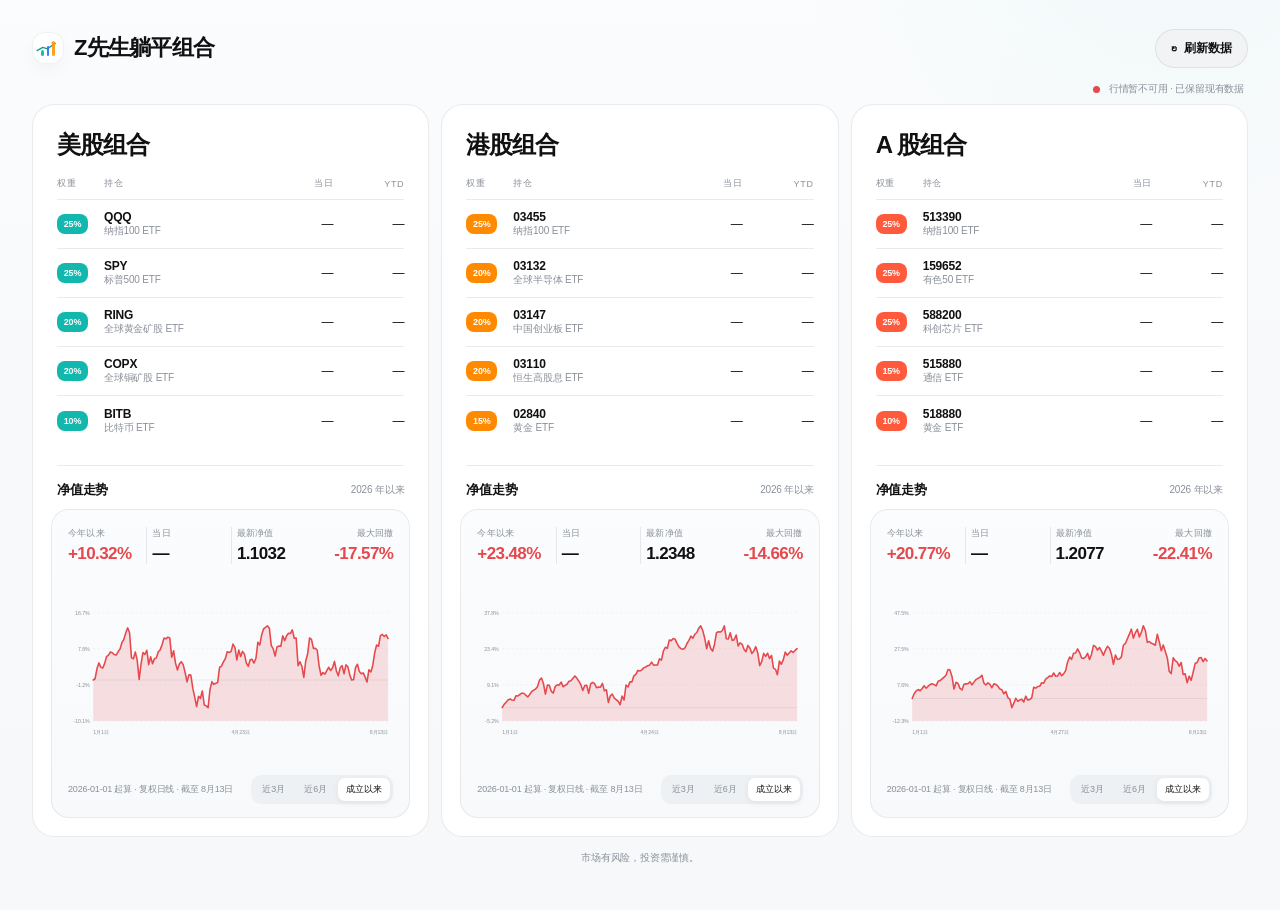
==== commit d893e600: "simplify portfolio view and refine nav charts" ====
--- a/index.html
+++ b/index.html
@@ -4,11 +4,11 @@
   <meta charset="utf-8">
   <meta name="viewport" content="width=device-width, initial-scale=1">
   <meta name="theme-color" content="#f2f2ef">
-  <title>Z先生躺平致富观察 · 数据整理</title>
-  <link rel="stylesheet" href="style.css?v=23">
+  <title>Z先生躺平组合</title>
+  <link rel="stylesheet" href="style.css?v=33">
 </head>
 <body>
-  <main class="main-container">
+  <main class="main-container single-page">
     <nav class="topbar" aria-label="顶部导航">
       <div class="brand">
         <span class="brand-mark" aria-hidden="true">
@@ -19,7 +19,7 @@
           </svg>
         </span>
         <span class="brand-en">Balance</span>
-        <span class="brand-cn">Z先生躺平致富观察</span>
+        <span class="brand-cn">Z先生躺平组合</span>
       </div>
       <button class="btn-refresh" id="btnRefresh" onclick="refreshAll()">
         <span class="refresh-icon" aria-hidden="true">↻</span>
@@ -29,8 +29,8 @@
 
     <header class="header">
       <p class="eyebrow">Multi-market portfolio</p>
-      <h1>Z先生躺平致富观察<span class="desktop-break"><br></span><span class="mobile-divider"> · </span>数据整理</h1>
-      <p class="subtitle">三市场 ETF 组合与公开分享记录，在同一视野中保持清晰。</p>
+      <h1>Z先生躺平组合</h1>
+      <p class="subtitle">三市场 ETF 组合、持仓与净值走势。</p>
     </header>
 
     <div class="status-bar">
@@ -41,22 +41,10 @@
       </div>
     </div>
 
-    <nav class="page-tabs" role="tablist" aria-label="数据类型">
-      <button class="page-tab active" id="page-tab-portfolio" data-page-tab="portfolio" role="tab" aria-controls="panel-portfolio" aria-selected="true">
-        <span>组合</span><small>三市场持仓</small>
-      </button>
-      <button class="page-tab" id="page-tab-valuation" data-page-tab="valuation" role="tab" aria-controls="panel-valuation" aria-selected="false">
-        <span>周报估值</span><small>美股 · A/H 股</small>
-      </button>
-      <button class="page-tab" id="page-tab-research" data-page-tab="research" role="tab" aria-controls="panel-research" aria-selected="false">
-        <span>数据整理</span><small>关注标的</small>
-      </button>
-    </nav>
-
-    <section class="portfolios page-panel active" id="panel-portfolio" data-page-panel="portfolio" role="tabpanel" aria-labelledby="page-tab-portfolio" aria-label="三市场组合">
+    <section class="portfolios page-panel active" id="panel-portfolio" data-page-panel="portfolio" role="region" aria-label="三市场组合">
       <article class="portfolio us" id="port-us">
         <div class="portfolio-header">
-          <div class="left"><span class="name">美股躺平组合</span></div>
+          <div class="left"><span class="name">美股组合</span></div>
         </div>
         <div class="holdings" id="holdings-panel-us" aria-label="美股组合持仓">
           <div class="change-header"><span>权重</span><span>持仓</span><span>当日</span><span>YTD</span></div>
@@ -68,7 +56,7 @@
 
       <article class="portfolio hk" id="port-hk">
         <div class="portfolio-header">
-          <div class="left"><span class="name">港股躺平组合</span></div>
+          <div class="left"><span class="name">港股组合</span></div>
         </div>
         <div class="holdings" id="holdings-panel-hk" aria-label="港股组合持仓">
           <div class="change-header"><span>权重</span><span>持仓</span><span>当日</span><span>YTD</span></div>
@@ -80,7 +68,7 @@
 
       <article class="portfolio a" id="port-a">
         <div class="portfolio-header">
-          <div class="left"><span class="name">A 股躺平组合</span></div>
+          <div class="left"><span class="name">A 股组合</span></div>
         </div>
         <div class="holdings" id="holdings-panel-a" aria-label="A股组合持仓">
           <div class="change-header"><span>权重</span><span>持仓</span><span>当日</span><span>YTD</span></div>
@@ -90,78 +78,16 @@
         <div class="portfolio-chart" id="chart-a" aria-label="A股组合净值走势"></div>
       </article>
 
-      <div class="portfolio-source portfolio-source-bottom">
-        <span>组合框架来自 Z 先生读者公开分享。</span>
-        <a class="source-link" href="https://mp.weixin.qq.com/s/socfOaEL1oy_O1oy9KDxfg?mpshare=1&scene=1&srcid=06223Ph6VaSdSX12KJ5vGf9b&sharer_shareinfo=cab9802d041a689b753613cdbefbc9a9&sharer_shareinfo_first=cab9802d041a689b753613cdbefbc9a9&from=industrynews&color_scheme=light#rd" target="_blank" rel="noreferrer">查看躺平组合介绍</a>
-      </div>
-    </section>
-
-    <section class="valuation-section page-panel" id="panel-valuation" data-page-panel="valuation" role="tabpanel" aria-labelledby="page-tab-valuation" aria-label="估值雷达" hidden>
-      <div class="valuation-card">
-        <div class="valuation-header">
-          <a class="valuation-method-link" href="https://mp.weixin.qq.com/s/TPaGAS_BdopkUDS5hRU62A" target="_blank" rel="noreferrer">查看估值方法说明</a>
-          <span class="valuation-update-stamp" id="valuationUpdateStamp"></span>
-          <div class="valuation-legend" aria-label="估值状态图例">
-            <span><i class="legend-dot buy"></i>买入区</span>
-            <span><i class="legend-dot fair"></i>合理区</span>
-            <span><i class="legend-dot sell"></i>卖出区</span>
-          </div>
-        </div>
-        <div class="valuation-market-notice" id="valuationMarketNotice" hidden></div>
-
-        <div class="valuation-tabs" role="tablist" aria-label="估值市场">
-          <button class="valuation-tab active" id="valuation-tab-us" data-market="us" role="tab" aria-selected="true">美股估值</button>
-          <button class="valuation-tab" id="valuation-tab-ah" data-market="ah" role="tab" aria-selected="false">A / H 股估值</button>
-        </div>
-
-        <div class="valuation-summary" id="valuationSummary">
-          <div class="valuation-stat"><span>跟踪标的</span><strong id="valuationTotalCount">9</strong><em>Watchlist</em></div>
-          <button class="valuation-stat buy valuation-filter" id="buySignalFilter" type="button" aria-pressed="false" title="只看处于买入区间的标的"><span>买入信号</span><strong id="buySignalCount">--</strong><em>点击筛选</em></button>
-          <div class="valuation-stat sell"><span>卖出观察</span><strong id="sellSignalCount">--</strong><em>Take profit</em></div>
-          <div class="valuation-stat"><span id="valuationReserveLabel">现金 / 美债</span><strong id="valuationReserve">13.7%</strong><em>Reserve</em></div>
-        </div>
-
-        <div class="valuation-table-head" aria-hidden="true">
-          <span>股票 / 持仓</span>
-          <span>实时价格</span>
-          <span>估值位置</span>
-          <span>当前状态</span>
-        </div>
-        <div class="valuation-list" id="valuationList"></div>
-
-        <div class="valuation-note">
-          <span id="valuationSourceNote">估值基准来自所提供的美股周报截图，双数值代表两档情景假设。</span>
-        </div>
-      </div>
-    </section>
-
-    <section class="share-section page-panel" id="panel-research" data-page-panel="research" role="tabpanel" aria-labelledby="page-tab-research" hidden>
-      <div class="share-card">
-        <div class="share-toolbar">
-          <span class="sort-label">排序</span>
-          <button class="sort-btn active" id="sort-default" onclick="sortShares('default')">默认</button>
-          <button class="sort-btn" id="sort-since-desc" onclick="sortShares('since-desc')">累计表现</button>
-          <button class="sort-btn" id="sort-date-desc" onclick="sortShares('date-desc')">最新记录</button>
-        </div>
-
-        <div class="share-table-header">
-          <span></span><span>代码</span><span>名称</span>
-          <span>当日</span><span>累计</span>
-        </div>
-        <div class="share-items" id="share-list"></div>
-      </div>
     </section>
 
     <footer class="footer">
-      <span>数据来源：腾讯财经 · 自动刷新间隔 30 秒</span>
-      <span class="footer-note">本内容为Z先生公开分享的 ETF 组合与行业概念数据整理。市场有风险，投资需谨慎。</span>
+      <span class="footer-note">市场有风险，投资需谨慎。</span>
     </footer>
   </main>
 
   <script src="portfolio_config.js?v=1"></script>
   <script src="data.js?v=4"></script>
-  <script src="valuation.js?v=12"></script>
   <script src="portfolio_history.js?v=3"></script>
-  <script src="app.js?v=17"></script>
+  <script src="app.js?v=20"></script>
 </body>
 </html>
--- a/style.css
+++ b/style.css
@@ -202,6 +202,19 @@
 .chart-line.positive { stroke:var(--red); }
 .chart-line.negative { stroke:var(--green); }
 .chart-line.neutral { stroke:#8b95a1; }
+.chart-plot.chart-await .chart-line {
+  stroke-dasharray:1;
+  stroke-dashoffset:1;
+}
+.chart-plot.chart-await .chart-area { opacity:0; }
+.chart-plot.chart-await.is-revealed .chart-line {
+  animation:chart-line-reveal .92s cubic-bezier(.22,.72,.24,1) var(--chart-reveal-delay,0ms) forwards;
+}
+.chart-plot.chart-await.is-revealed .chart-area {
+  animation:chart-area-reveal .58s ease-out calc(var(--chart-reveal-delay,0ms) + .28s) forwards;
+}
+@keyframes chart-line-reveal { to { stroke-dashoffset:0; } }
+@keyframes chart-area-reveal { to { opacity:.16; } }
 .chart-crosshair,.chart-tooltip { display:none; pointer-events:none; position:absolute; }
 .chart-plot.is-tracking .chart-crosshair,.chart-plot.is-tracking .chart-tooltip { display:block; }
 .chart-crosshair { inset:0; }
@@ -254,16 +267,8 @@
 .holding .name-cn { overflow:hidden; color:var(--text-dim); font-size:10px; text-overflow:ellipsis; white-space:nowrap; }
 .holding .change { text-align:right; font-variant-numeric:tabular-nums; }
 
-.valuation-section { margin-top:12px; }
-.valuation-market-notice {
-  grid-column:1/-1; padding:10px 13px; border:1px solid rgba(195,139,46,.22);
-  border-radius:12px; color:#8a641c; background:rgba(217,164,74,.09);
-  font-size:12px; line-height:1.5;
-}
-[data-theme="dark"] .valuation-market-notice {
-  color:#e2c179; border-color:rgba(226,193,121,.22); background:rgba(226,193,121,.08);
-}
-.valuation-card {
+.valuation-section { margin-top:12px; }
+.valuation-card {
   display:grid; grid-template-columns:max-content minmax(0,1fr); gap:12px 18px;
   padding:18px 24px 28px;
 }
@@ -652,6 +657,7 @@
     box-shadow:inset 0 0 0 1px rgba(255,255,255,.12),0 3px 10px rgba(0,0,0,.2);
   }
   .page-panel { grid-column:1/-1; grid-row:4; }
+  .single-page .page-panel { grid-row:3; }
   .portfolios {
     gap:10px; padding:0; border:0; border-radius:0; background:transparent;
     box-shadow:none; backdrop-filter:none;
@@ -782,6 +788,426 @@
   .footer-note { text-align:left; }
 }
 
+/* Valuation workspace: decision-first layout */
+.valuation-section { margin-top:10px; }
+.valuation-card {
+  display:block; padding:20px 24px 22px; border-radius:26px;
+  background:
+    radial-gradient(circle at 0 0,rgba(18,184,173,.045),transparent 22%),
+    var(--card);
+}
+.valuation-header {
+  display:flex; justify-content:flex-start; align-items:center; gap:10px;
+  min-height:36px;
+}
+.valuation-method-link {
+  padding:8px 13px; border-color:rgba(17,24,39,.075); background:#fff;
+  box-shadow:0 5px 18px rgba(15,23,42,.035);
+}
+.valuation-update-stamp { margin-right:0; }
+.valuation-legend { margin-left:auto; padding:0; }
+.valuation-console {
+  display:grid; grid-template-columns:260px minmax(0,1fr); gap:14px;
+  margin-top:14px; padding:10px; border:1px solid rgba(17,24,39,.075);
+  border-radius:20px; background:linear-gradient(135deg,#f5f8fa,#fafbfc);
+}
+.valuation-tabs {
+  display:grid; grid-template-columns:1fr 1fr; align-self:stretch;
+  width:100%; padding:4px; border:0; border-radius:15px; background:#e9eef2;
+}
+.valuation-tab {
+  display:flex; align-items:center; justify-content:center; padding:9px 12px;
+  border-radius:12px; font-size:13px;
+}
+.valuation-tab.active {
+  color:#0f1720; background:#fff;
+  box-shadow:0 6px 16px rgba(15,23,42,.08),inset 0 0 0 1px rgba(17,24,39,.04);
+}
+.valuation-summary {
+  min-height:54px; border:0; border-radius:15px; background:rgba(255,255,255,.78);
+  box-shadow:inset 0 0 0 1px rgba(17,24,39,.055); overflow:hidden;
+}
+.valuation-stat { padding:8px 16px; }
+.valuation-stat span {
+  display:block; margin:0 0 2px; font-size:10px; letter-spacing:.01em;
+}
+.valuation-stat strong { display:block; font-size:22px; line-height:1; }
+.valuation-stat em {
+  position:absolute; right:12px; bottom:8px; display:block; color:#b0b5bc;
+  font-size:8px; font-style:normal; letter-spacing:.04em;
+}
+.valuation-filter.active::after { display:none; }
+.valuation-filterbar {
+  display:flex; align-items:center; gap:6px; margin:13px 0 10px; min-height:34px;
+}
+.valuation-filterbar-label {
+  margin-right:4px; color:var(--text-dim); font-size:11px; font-weight:620;
+}
+.valuation-filter-chip {
+  padding:7px 12px; border:1px solid transparent; border-radius:999px;
+  color:#737b86; background:transparent; cursor:pointer; font-size:11px; font-weight:650;
+  transition:background .18s ease,color .18s ease,box-shadow .18s ease;
+}
+.valuation-filter-chip:hover { color:var(--text); background:#f2f5f7; }
+.valuation-filter-chip.active {
+  color:#0d786d; border-color:rgba(18,164,116,.1); background:rgba(18,184,173,.09);
+  box-shadow:inset 0 0 0 1px rgba(18,164,116,.035);
+}
+.valuation-result-count {
+  margin-left:auto; color:#a0a6ae; font-size:10px; font-variant-numeric:tabular-nums;
+}
+.valuation-table-head {
+  display:grid; grid-template-columns:minmax(270px,320px) 130px minmax(500px,1fr);
+  gap:24px; margin:0; padding:0 18px 8px; color:#a0a6ae;
+  font-size:9px; font-weight:680; letter-spacing:.08em;
+}
+.valuation-list {
+  overflow:hidden; border:1px solid rgba(17,24,39,.075); border-radius:20px;
+  background:rgba(255,255,255,.72);
+}
+.valuation-row {
+  position:relative; grid-template-columns:minmax(270px,320px) 130px minmax(500px,1fr);
+  gap:24px; min-height:106px; margin:0; padding:17px 20px;
+  border:0; border-bottom:1px solid rgba(17,24,39,.065); border-radius:0;
+  background:transparent; box-shadow:none; isolation:isolate;
+}
+.valuation-row:last-child { border-bottom:0; }
+.valuation-row::before {
+  content:""; position:absolute; left:0; top:22px; bottom:22px; width:3px;
+  border-radius:0 999px 999px 0; background:#d9dee4;
+}
+.valuation-row.state-buy::before,.valuation-row.state-strong-buy::before { background:#12b8ad; }
+.valuation-row.state-fair::before { background:#d3a147; }
+.valuation-row.state-sell::before { background:#d5635a; }
+.valuation-row.state-buy,.valuation-row.state-strong-buy {
+  border-color:rgba(17,24,39,.065);
+  background:linear-gradient(90deg,rgba(18,184,173,.055),transparent 31%);
+}
+.valuation-row.state-sell {
+  border-color:rgba(17,24,39,.065);
+  background:linear-gradient(90deg,rgba(229,72,77,.04),transparent 31%);
+}
+.valuation-symbol-line { display:flex; grid-template-columns:none; gap:8px; }
+.valuation-company strong { font-size:23px; letter-spacing:-.04em; }
+.valuation-ticker {
+  min-width:48px; padding:5px 8px; border-radius:9px; background:#eef2f5;
+  font-size:10px;
+}
+.valuation-holding { padding:5px 9px; font-size:10px; }
+.valuation-current { align-self:center; }
+.valuation-current strong { font-size:28px; line-height:1; }
+.valuation-range { min-width:0; }
+.range-labels { gap:9px; margin-bottom:10px; }
+.range-labels span { border-radius:9px; }
+.range-track { margin-bottom:18px; }
+.valuation-note {
+  margin-top:10px; padding:0 4px; color:#a0a6ae; font-size:10px; line-height:1.5;
+}
+
+[data-theme="dark"] .valuation-card {
+  background:
+    radial-gradient(circle at 0 0,rgba(96,212,186,.065),transparent 24%),
+    #1a1b18;
+}
+[data-theme="dark"] .valuation-console {
+  border-color:rgba(255,255,255,.075);
+  background:linear-gradient(135deg,#20231f,#1e201d);
+}
+[data-theme="dark"] .valuation-tabs { background:#151714; }
+[data-theme="dark"] .valuation-tab.active {
+  color:#f5f5f1; background:#30332e; box-shadow:inset 0 0 0 1px rgba(255,255,255,.055);
+}
+[data-theme="dark"] .valuation-summary {
+  background:rgba(255,255,255,.025); box-shadow:inset 0 0 0 1px rgba(255,255,255,.06);
+}
+[data-theme="dark"] .valuation-filter-chip:hover { background:rgba(255,255,255,.045); }
+[data-theme="dark"] .valuation-filter-chip {
+  color:#a9ada6; background:#262823;
+}
+[data-theme="dark"] .valuation-filter-chip.active {
+  color:#78dfc7; border-color:rgba(96,212,186,.12); background:rgba(96,212,186,.1);
+}
+[data-theme="dark"] .valuation-list {
+  border-color:rgba(255,255,255,.075); background:rgba(255,255,255,.018);
+}
+[data-theme="dark"] .valuation-row {
+  border-bottom-color:rgba(255,255,255,.065); background:transparent;
+}
+[data-theme="dark"] .valuation-row.state-buy,
+[data-theme="dark"] .valuation-row.state-strong-buy {
+  border-color:rgba(255,255,255,.065);
+  background:linear-gradient(90deg,rgba(28,129,108,.13),transparent 35%);
+}
+[data-theme="dark"] .valuation-row.state-sell {
+  border-color:rgba(255,255,255,.065);
+  background:linear-gradient(90deg,rgba(239,123,112,.08),transparent 35%);
+}
+
+@media (max-width:980px) {
+  .valuation-console { display:block; }
+  .valuation-tabs { max-width:none; }
+  .valuation-summary { margin-top:8px; }
+  .valuation-table-head { display:none; }
+  .valuation-list { overflow:visible; border:0; border-radius:0; background:transparent; }
+  .valuation-row {
+    grid-template-columns:minmax(220px,1fr) 120px; gap:10px 16px; margin-top:9px;
+    border:1px solid rgba(17,24,39,.075); border-radius:18px; background:#fff;
+  }
+  .valuation-row:last-child { border-bottom:1px solid rgba(17,24,39,.075); }
+  .valuation-range { grid-column:1/-1; }
+  [data-theme="dark"] .valuation-list { background:transparent; }
+  [data-theme="dark"] .valuation-row {
+    border-color:rgba(255,255,255,.075); background:#20211d;
+  }
+}
+
+@media (max-width:640px) {
+  .valuation-card {
+    padding:14px 13px 15px; border-radius:22px;
+    background:linear-gradient(180deg,rgba(255,255,255,.96),rgba(250,251,252,.94));
+  }
+  .valuation-header {
+    display:grid; grid-template-columns:1fr auto; align-items:center; gap:7px 8px;
+  }
+  .valuation-method-link { padding:6px 9px; font-size:10px; }
+  .valuation-update-stamp { padding:6px 8px; font-size:9px; }
+  .valuation-legend {
+    grid-column:1/-1; margin-left:0; padding:2px 1px 0; gap:11px; font-size:9px;
+  }
+  .valuation-console {
+    margin-top:10px; padding:6px; border-radius:18px; background:#f3f6f8;
+  }
+  .valuation-tabs { margin:0; padding:3px; border-radius:13px; }
+  .valuation-tab { padding:8px 5px; border-radius:10px; font-size:12px; }
+  .valuation-summary {
+    min-height:52px; margin:6px 0 0; padding:3px 1px; border-radius:12px;
+    background:rgba(255,255,255,.82);
+  }
+  .valuation-stat { padding:2px 4px; }
+  .valuation-stat span { margin-bottom:3px; font-size:8px; }
+  .valuation-stat strong { font-size:18px; }
+  .valuation-stat em { display:none; }
+  .valuation-filterbar {
+    gap:4px; margin:9px -2px 5px; padding:0 2px 3px; overflow-x:auto;
+    scrollbar-width:none;
+  }
+  .valuation-filterbar::-webkit-scrollbar { display:none; }
+  .valuation-filterbar-label { display:none; }
+  .valuation-filter-chip {
+    flex:0 0 auto; padding:6px 9px; background:#f4f6f8; font-size:9px;
+  }
+  .valuation-filter-chip.active { background:rgba(18,184,173,.1); }
+  .valuation-result-count { flex:0 0 auto; padding-left:4px; font-size:8px; }
+  .valuation-list { overflow:visible; }
+  .valuation-row,.valuation-row.state-buy,.valuation-row.state-strong-buy,.valuation-row.state-sell {
+    grid-template-columns:minmax(0,1fr) auto; gap:6px 10px; min-height:0;
+    margin-top:8px; padding:12px 11px 11px; border-radius:17px;
+    box-shadow:0 8px 22px rgba(15,23,42,.025);
+  }
+  .valuation-row::before { top:15px; bottom:15px; width:3px; }
+  .valuation-symbol-line { gap:6px; }
+  .valuation-company strong { font-size:18px; }
+  .valuation-ticker { min-width:40px; padding:5px 7px; font-size:9px; }
+  .valuation-holding { padding:4px 7px; font-size:9px; }
+  .valuation-current { min-width:82px; }
+  .valuation-current strong { font-size:22px; }
+  .range-labels { gap:5px; margin-bottom:7px; font-size:9px; }
+  .range-labels span { padding:5px 2px; border-radius:7px; }
+  .range-track { height:7px; margin-bottom:16px; }
+  .price-pin { width:12px; height:12px; border-width:2px; }
+  .price-pin b { top:10px; padding:3px 6px; font-size:8px; }
+  .valuation-note { margin-top:9px; padding:0 2px; font-size:9px; }
+  [data-theme="dark"] .valuation-card {
+    background:linear-gradient(180deg,#1b1d1a,#181a17);
+  }
+  [data-theme="dark"] .valuation-console { background:#22241f; }
+  [data-theme="dark"] .valuation-filter-chip {
+    color:#a9ada6; background:#262823;
+  }
+  [data-theme="dark"] .valuation-filter-chip.active {
+    color:#78dfc7; background:rgba(96,212,186,.11);
+  }
+}
+
+/* Premium finance skin: strong overview, quiet data surface */
+.valuation-card {
+  overflow:visible; padding:0; border:0; border-radius:0; background:transparent;
+}
+.valuation-overview {
+  position:relative; overflow:hidden; padding:18px 20px 20px; border:1px solid rgba(255,255,255,.08);
+  border-radius:26px; color:#f5faf9;
+  background:
+    radial-gradient(circle at 88% -30%,rgba(52,211,153,.24),transparent 38%),
+    radial-gradient(circle at 3% 100%,rgba(25,160,181,.16),transparent 35%),
+    linear-gradient(135deg,#101920 0%,#17272d 58%,#123736 100%);
+  box-shadow:0 22px 54px rgba(15,23,42,.13);
+}
+.valuation-overview::after {
+  content:""; position:absolute; inset:0; pointer-events:none; opacity:.22;
+  background-image:
+    linear-gradient(rgba(255,255,255,.035) 1px,transparent 1px),
+    linear-gradient(90deg,rgba(255,255,255,.035) 1px,transparent 1px);
+  background-size:32px 32px;
+  mask-image:linear-gradient(110deg,#000,transparent 68%);
+}
+.valuation-overview > * { position:relative; z-index:1; }
+.valuation-overview .valuation-method-link {
+  border-color:rgba(255,255,255,.12); color:#f4f7f6; background:rgba(255,255,255,.07);
+  box-shadow:none; backdrop-filter:blur(10px);
+}
+.valuation-overview .valuation-method-link:hover { background:rgba(255,255,255,.12); }
+.valuation-overview .valuation-update-stamp {
+  color:#83ead7; background:rgba(76,211,177,.1);
+}
+.valuation-overview .valuation-legend { color:rgba(231,240,239,.64); }
+.valuation-console {
+  grid-template-columns:270px minmax(0,1fr); margin-top:15px; padding:0; border:0;
+  border-radius:0; background:transparent;
+}
+.valuation-overview .valuation-tabs {
+  border:1px solid rgba(255,255,255,.08); background:rgba(2,8,12,.28);
+}
+.valuation-overview .valuation-tab { color:rgba(238,244,243,.56); }
+.valuation-overview .valuation-tab:hover { color:#fff; }
+.valuation-overview .valuation-tab.active {
+  color:#10201f; background:#f3f7f6;
+  box-shadow:0 8px 20px rgba(0,0,0,.18);
+}
+.valuation-overview .valuation-summary {
+  border:1px solid rgba(255,255,255,.08); background:rgba(255,255,255,.055);
+  box-shadow:inset 0 1px rgba(255,255,255,.035); backdrop-filter:blur(12px);
+}
+.valuation-overview .valuation-stat {
+  border-left-color:rgba(255,255,255,.09); color:#f7fbfa;
+}
+.valuation-overview .valuation-stat span { color:rgba(231,240,239,.56); }
+.valuation-overview .valuation-stat em { color:rgba(231,240,239,.32); }
+.valuation-overview .valuation-stat.buy strong { color:#5ee2bd; }
+.valuation-overview .valuation-stat.sell strong { color:#ff847d; }
+.valuation-overview .valuation-filter:hover,
+.valuation-overview .valuation-filter.active { background:rgba(94,226,189,.09); }
+.valuation-filterbar {
+  margin:12px 0 10px; padding:9px 12px; border:1px solid rgba(17,24,39,.07);
+  border-radius:16px; background:rgba(255,255,255,.8);
+  box-shadow:0 8px 24px rgba(15,23,42,.035);
+}
+.valuation-filter-chip { background:#f3f5f7; }
+.valuation-filter-chip.active {
+  color:#087c70; background:#dff5ef; box-shadow:none;
+}
+.valuation-table-head { padding:1px 20px 8px; }
+.valuation-list {
+  border-color:rgba(17,24,39,.08); background:#fff;
+  box-shadow:0 14px 38px rgba(15,23,42,.04);
+}
+.valuation-row {
+  transition:background .18s ease,transform .18s ease;
+}
+.valuation-row:hover { background-color:#fbfcfd; }
+.valuation-row.state-buy,.valuation-row.state-strong-buy {
+  background:linear-gradient(90deg,rgba(18,184,173,.07),transparent 35%);
+}
+.valuation-row.state-sell {
+  background:linear-gradient(90deg,rgba(229,72,77,.055),transparent 35%);
+}
+.valuation-row::before { width:4px; }
+.valuation-current strong { color:#111827; }
+.range-labels span {
+  border:1px solid transparent; font-weight:690;
+}
+.range-labels span:nth-child(1) { border-color:rgba(18,164,116,.06); }
+.range-labels span:nth-child(2) { border-color:rgba(214,159,46,.07); }
+.range-labels span:nth-child(3) { border-color:rgba(229,72,77,.055); }
+
+[data-theme="dark"] .valuation-card { background:transparent; }
+[data-theme="dark"] .valuation-overview {
+  border-color:rgba(255,255,255,.08);
+  background:
+    radial-gradient(circle at 88% -30%,rgba(52,211,153,.2),transparent 38%),
+    radial-gradient(circle at 3% 100%,rgba(25,160,181,.12),transparent 35%),
+    linear-gradient(135deg,#0b1216,#152126 58%,#102f2e);
+}
+[data-theme="dark"] .valuation-console { background:transparent; }
+[data-theme="dark"] .valuation-filterbar {
+  border-color:rgba(255,255,255,.07); background:#1b1d1a; box-shadow:none;
+}
+[data-theme="dark"] .valuation-list { background:#1b1d1a; box-shadow:none; }
+[data-theme="dark"] .valuation-current strong { color:#f5f5f1; }
+
+@media (max-width:980px) {
+  .valuation-overview { padding:17px 18px 18px; }
+  .valuation-console { margin-top:12px; }
+  .valuation-overview .valuation-summary { margin-top:8px; }
+  .valuation-filterbar { margin-top:10px; }
+  .valuation-row:hover { transform:none; }
+}
+
+@media (max-width:640px) {
+  .valuation-card { padding:0; background:transparent; }
+  .valuation-overview {
+    padding:12px 12px 13px; border-radius:21px;
+    box-shadow:0 16px 36px rgba(15,23,42,.14);
+  }
+  .valuation-overview::after { background-size:24px 24px; }
+  .valuation-overview .valuation-method-link {
+    border-color:rgba(255,255,255,.1); color:#eef6f4; background:rgba(255,255,255,.07);
+  }
+  .valuation-overview .valuation-update-stamp {
+    color:#78e3cf; background:rgba(76,211,177,.09);
+  }
+  .valuation-overview .valuation-legend { color:rgba(231,240,239,.58); }
+  .valuation-console { margin-top:10px; }
+  .valuation-overview .valuation-tabs {
+    background:rgba(2,8,12,.3);
+  }
+  .valuation-overview .valuation-tab.active {
+    color:#10201f; background:#f3f7f6;
+  }
+  .valuation-overview .valuation-summary {
+    margin-top:6px; background:rgba(255,255,255,.055);
+  }
+  .valuation-filterbar {
+    margin:9px 0 6px; padding:7px 8px; border-radius:14px;
+    background:rgba(255,255,255,.82);
+  }
+  .valuation-filter-chip { background:#f1f4f5; }
+  .valuation-filter-chip.active { color:#087c70; background:#dff5ef; }
+  .valuation-list { background:transparent; box-shadow:none; }
+  .valuation-row,.valuation-row.state-buy,.valuation-row.state-strong-buy,.valuation-row.state-sell {
+    background:#fff; box-shadow:0 9px 24px rgba(15,23,42,.045);
+  }
+  .valuation-row.state-buy,.valuation-row.state-strong-buy {
+    background:linear-gradient(100deg,#effcf8,#fff 52%);
+  }
+  .valuation-row.state-sell {
+    background:linear-gradient(100deg,#fff6f5,#fff 52%);
+  }
+  [data-theme="dark"] .valuation-card { background:transparent; }
+  [data-theme="dark"] .valuation-console { background:transparent; }
+  [data-theme="dark"] .valuation-filterbar { background:#1b1d1a; }
+  [data-theme="dark"] .valuation-filter-chip { color:#a9ada6; background:#282b26; }
+  [data-theme="dark"] .valuation-filter-chip.active {
+    color:#78dfc7; background:rgba(96,212,186,.12);
+  }
+  [data-theme="dark"] .valuation-row,
+  [data-theme="dark"] .valuation-row.state-buy,
+  [data-theme="dark"] .valuation-row.state-strong-buy,
+  [data-theme="dark"] .valuation-row.state-sell {
+    background:#20211d;
+  }
+}
+
 @media (prefers-reduced-motion:reduce) {
   .page-panel.active { animation:none; }
-}
+  .chart-plot.chart-await .chart-line { stroke-dashoffset:0; animation:none; }
+  .chart-plot.chart-await .chart-area { opacity:.16; animation:none; }
+}
+
+/* Requested single-page refinements */
+.single-page .brand { font-size:22px; }
+.single-page .footer { justify-content:center; padding-top:13px; text-align:center; }
+.single-page .footer-note { max-width:none; text-align:center; }
+
+@media (max-width:640px) {
+  .single-page .brand { font-size:18px; }
+}
